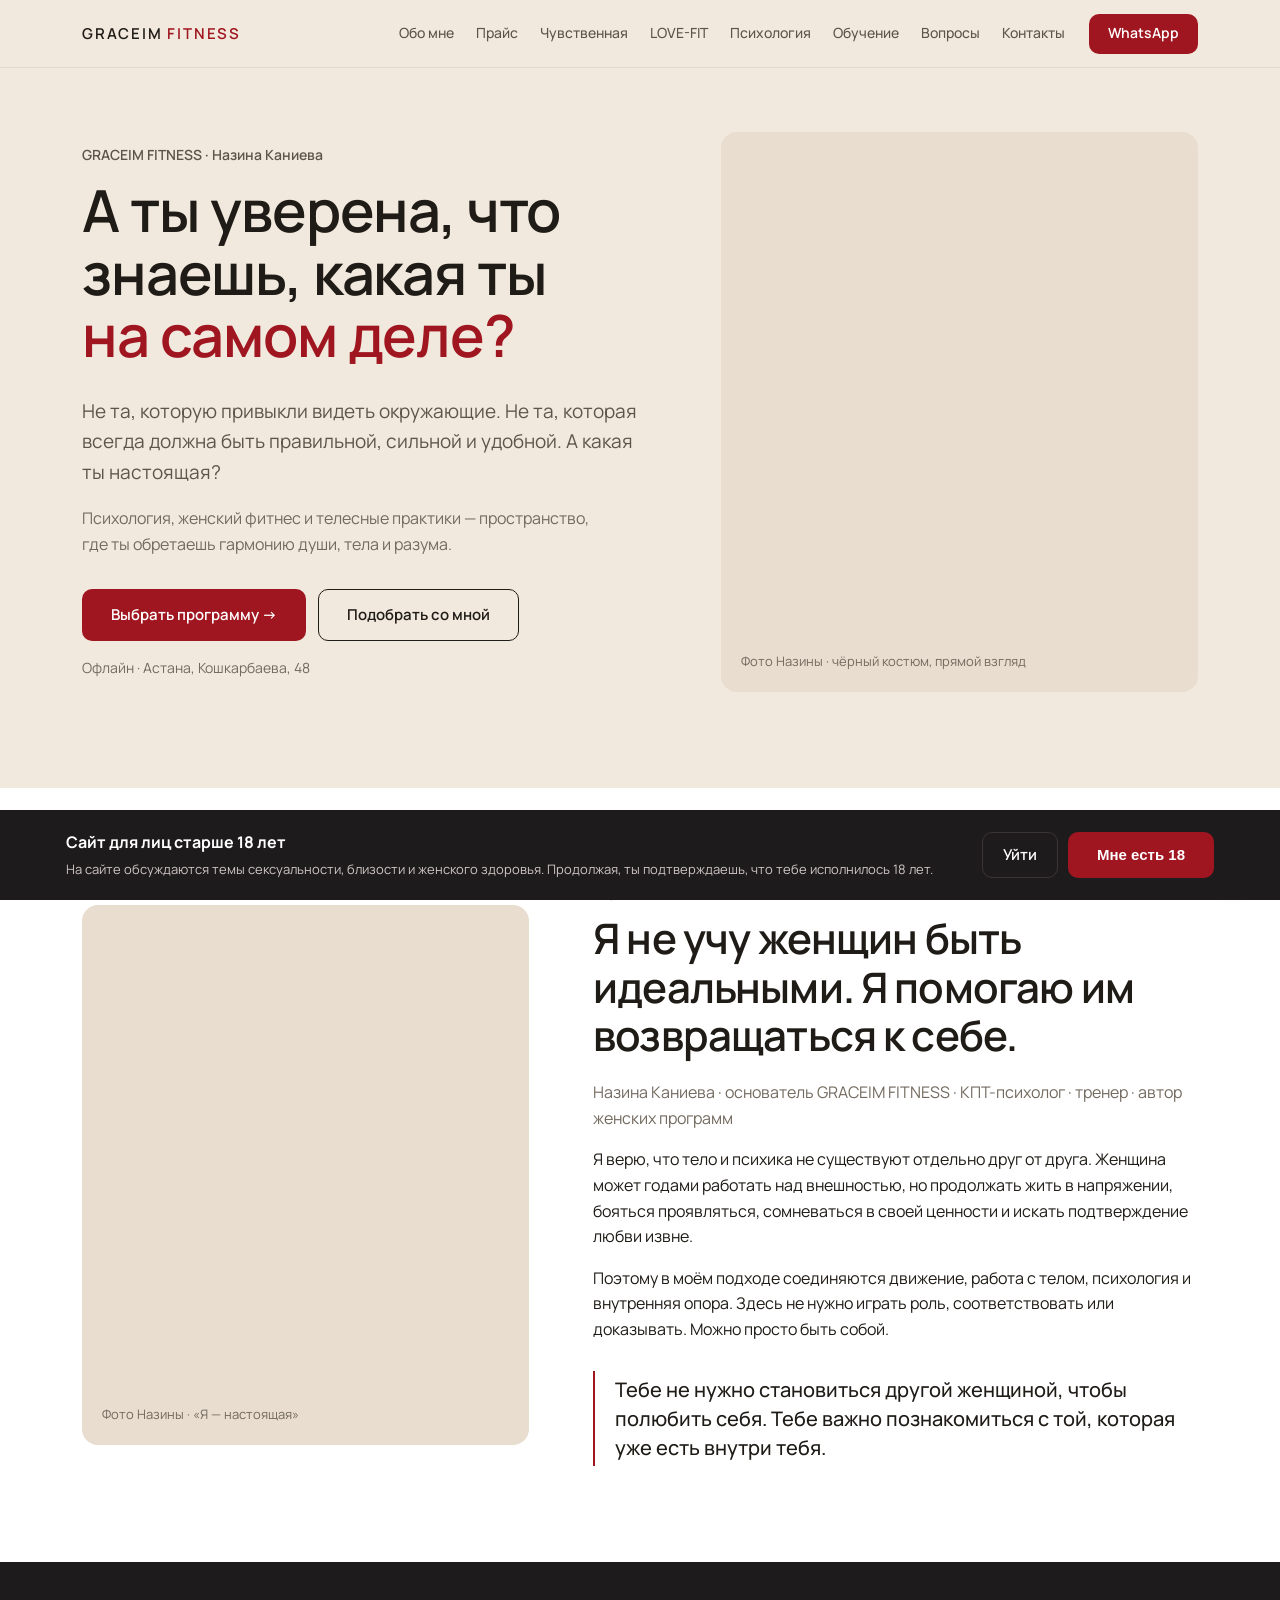
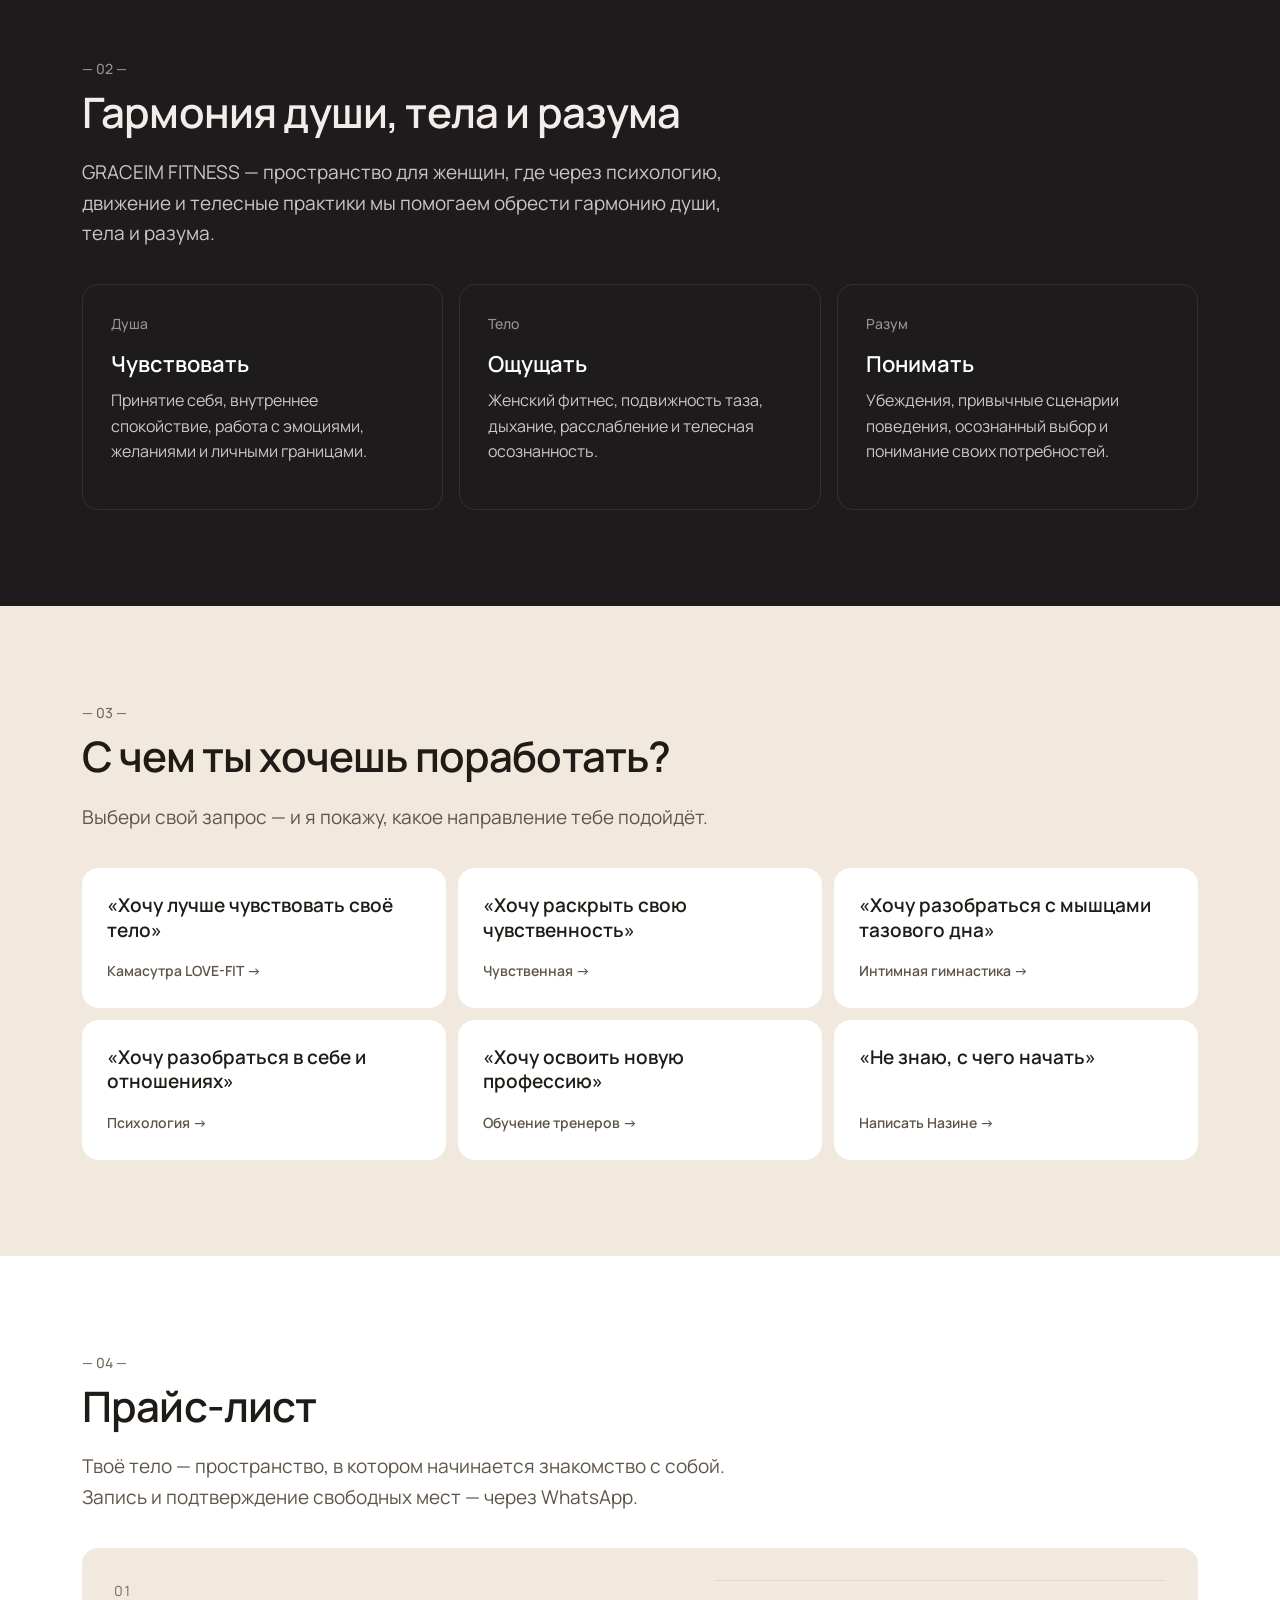
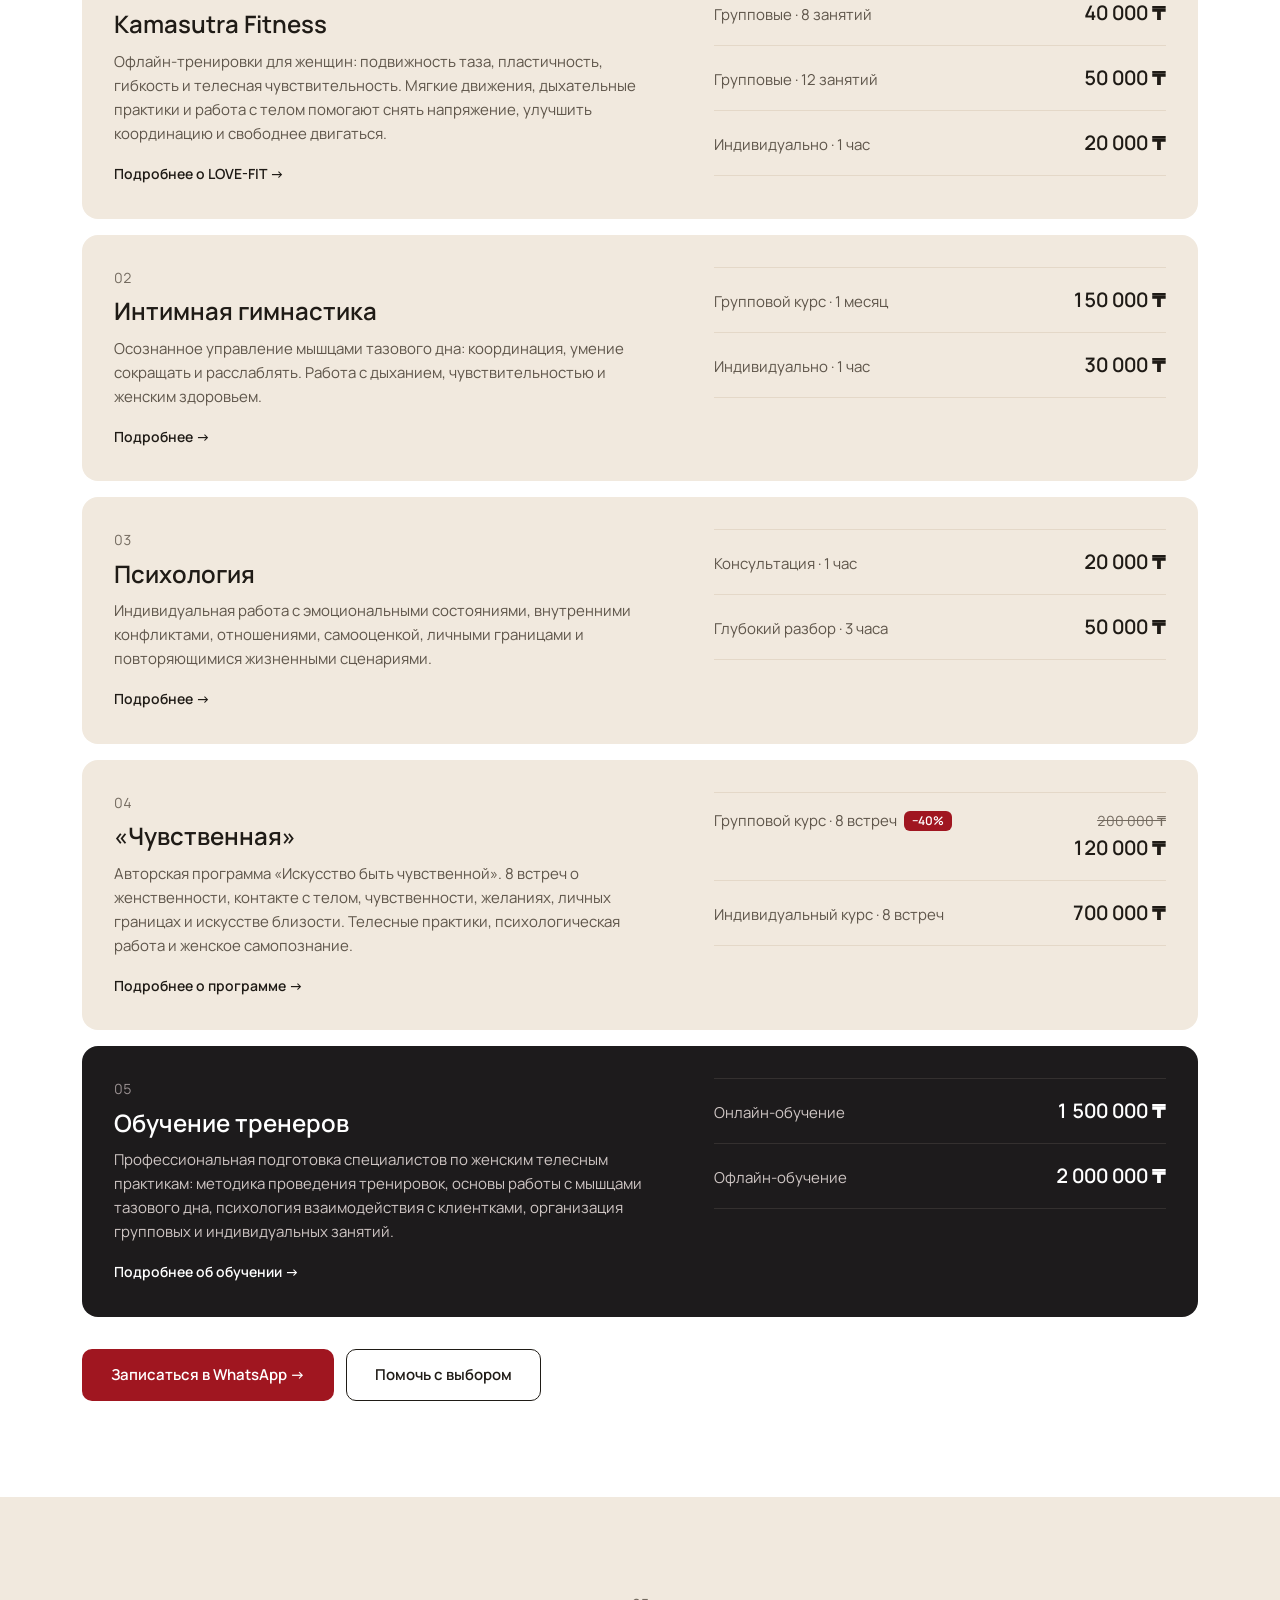
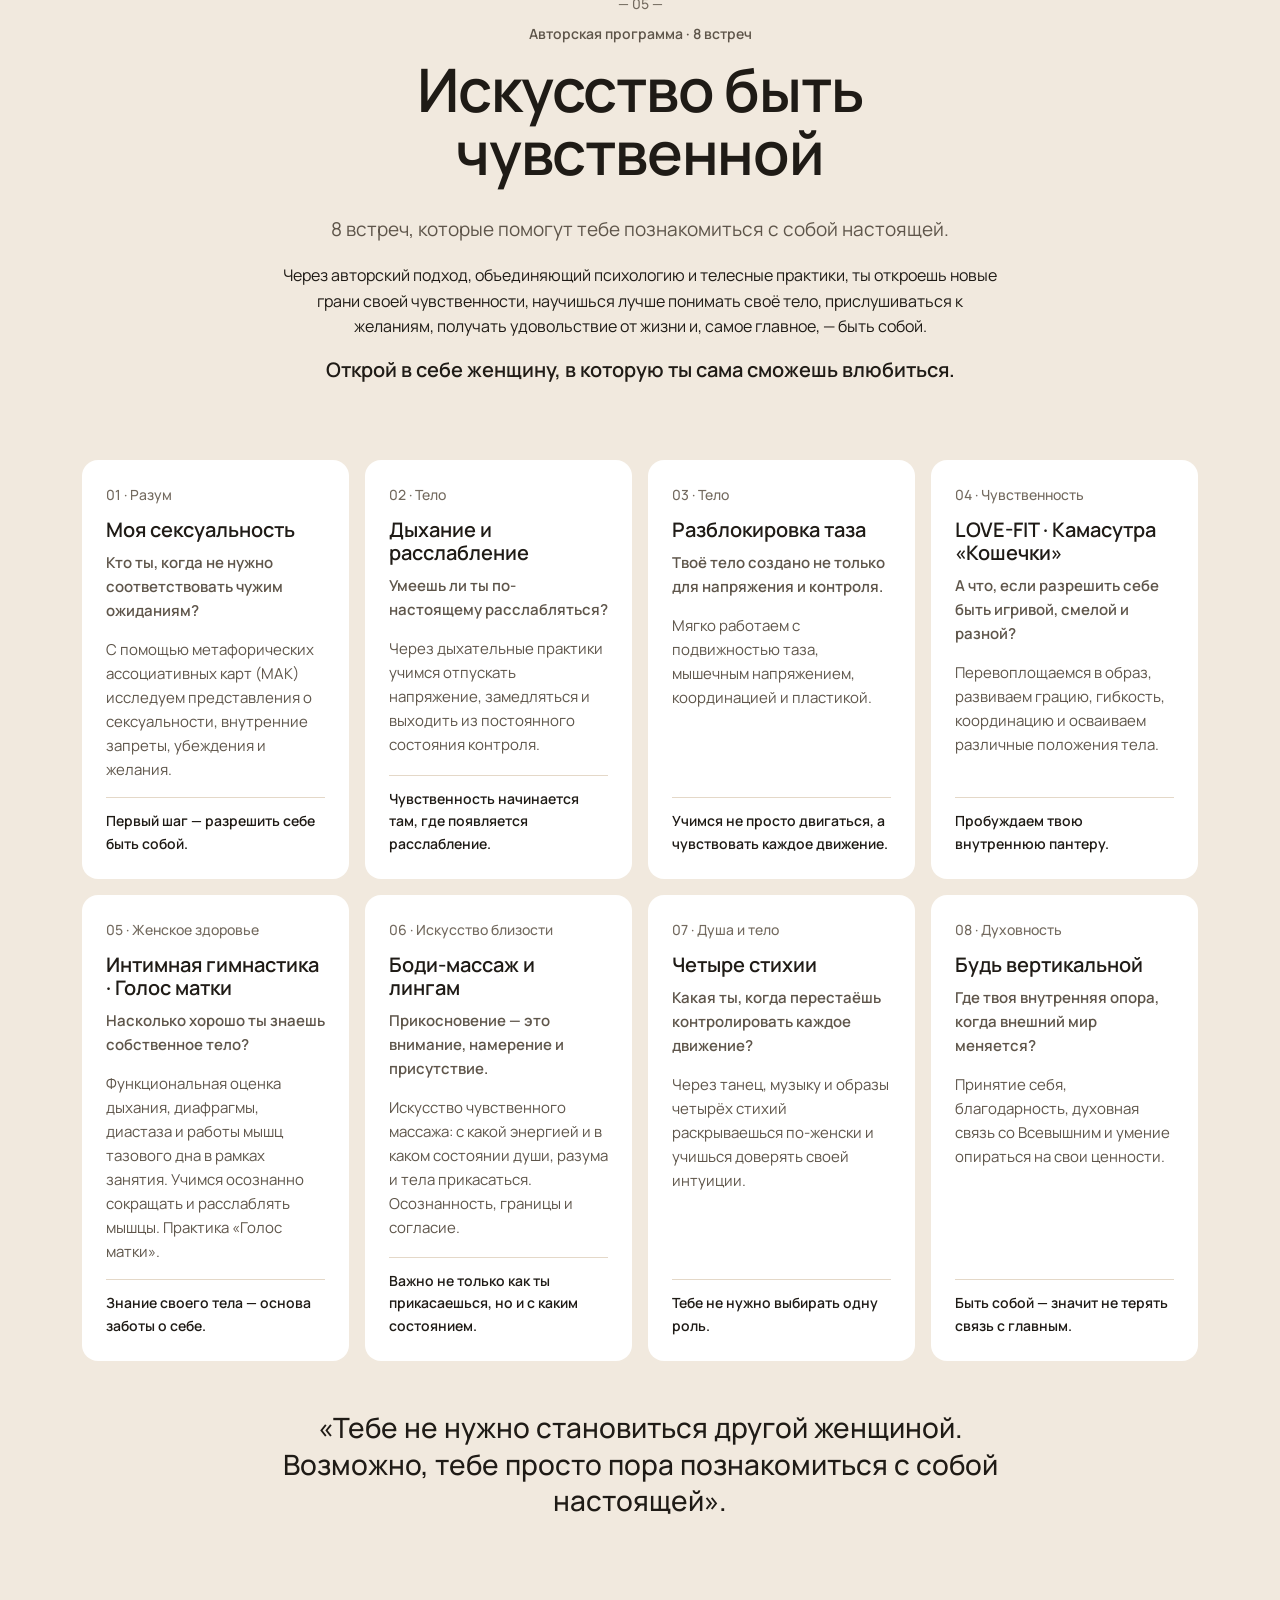
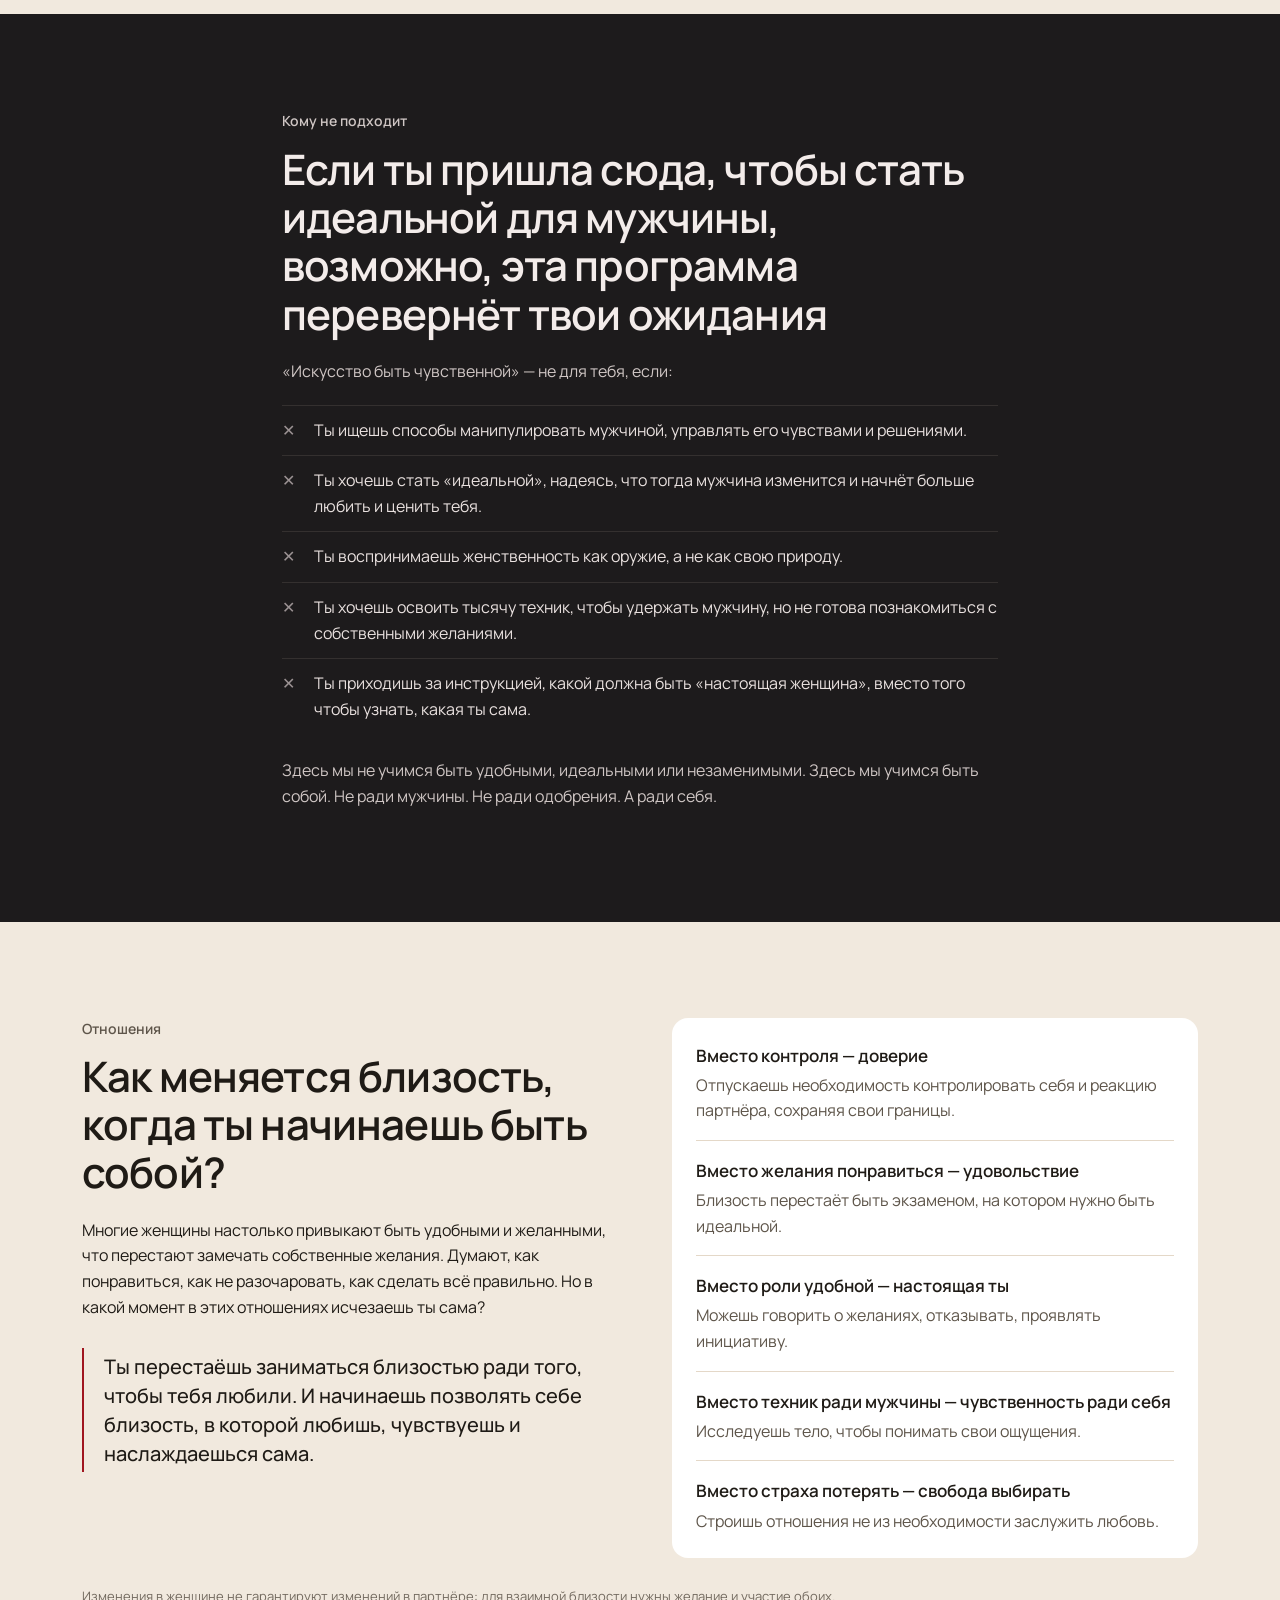
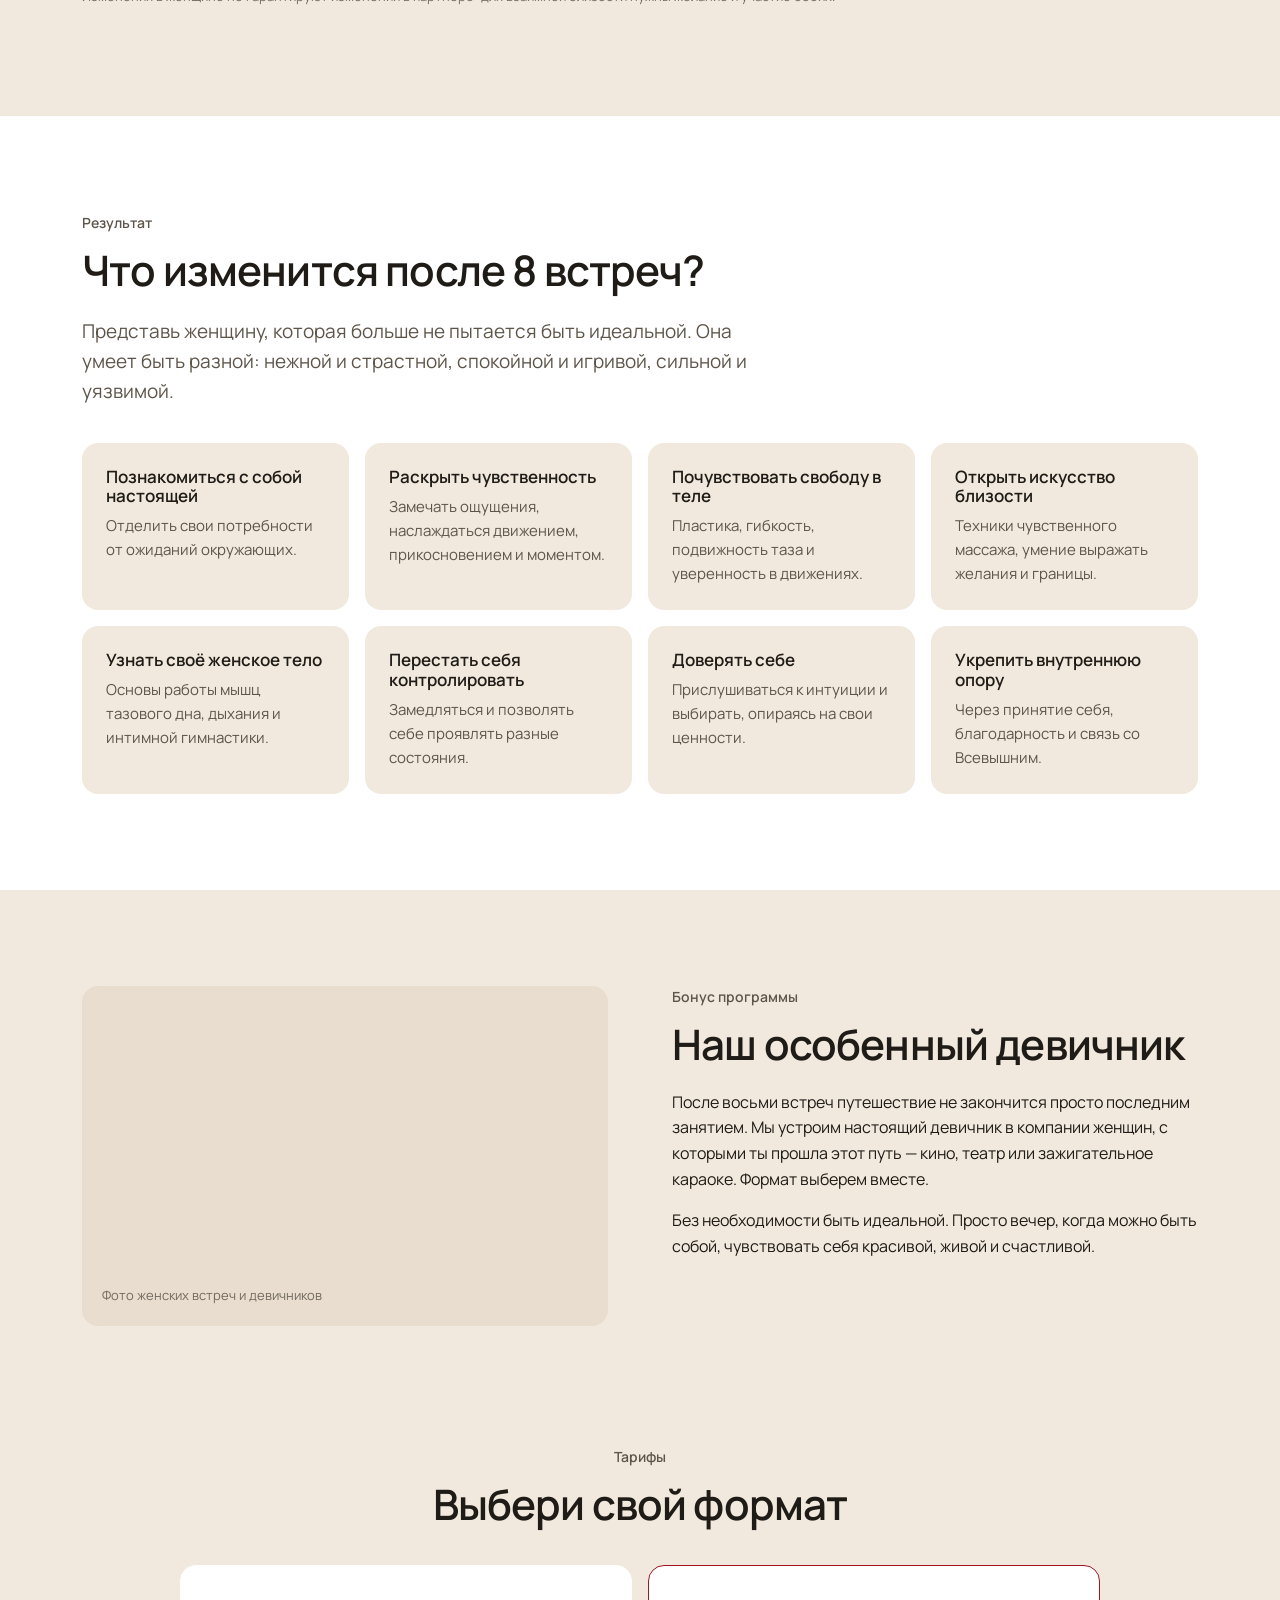
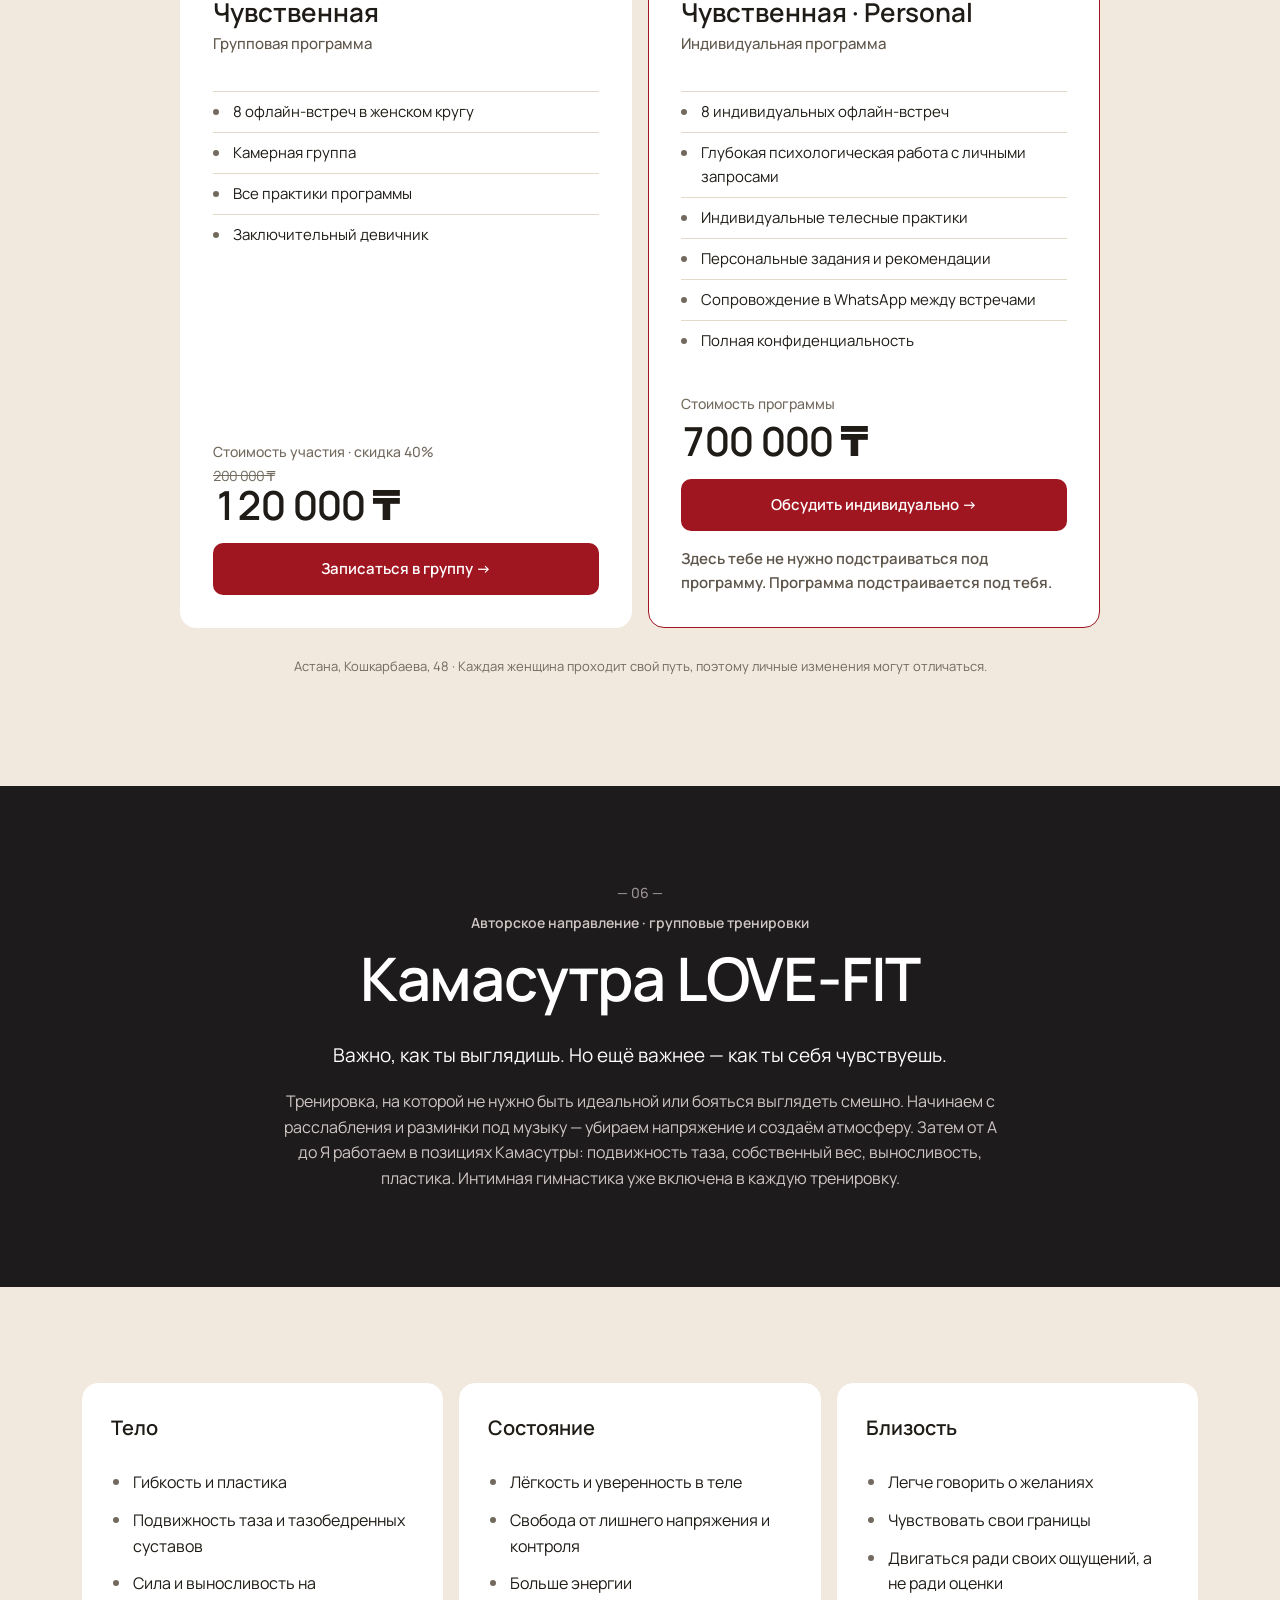
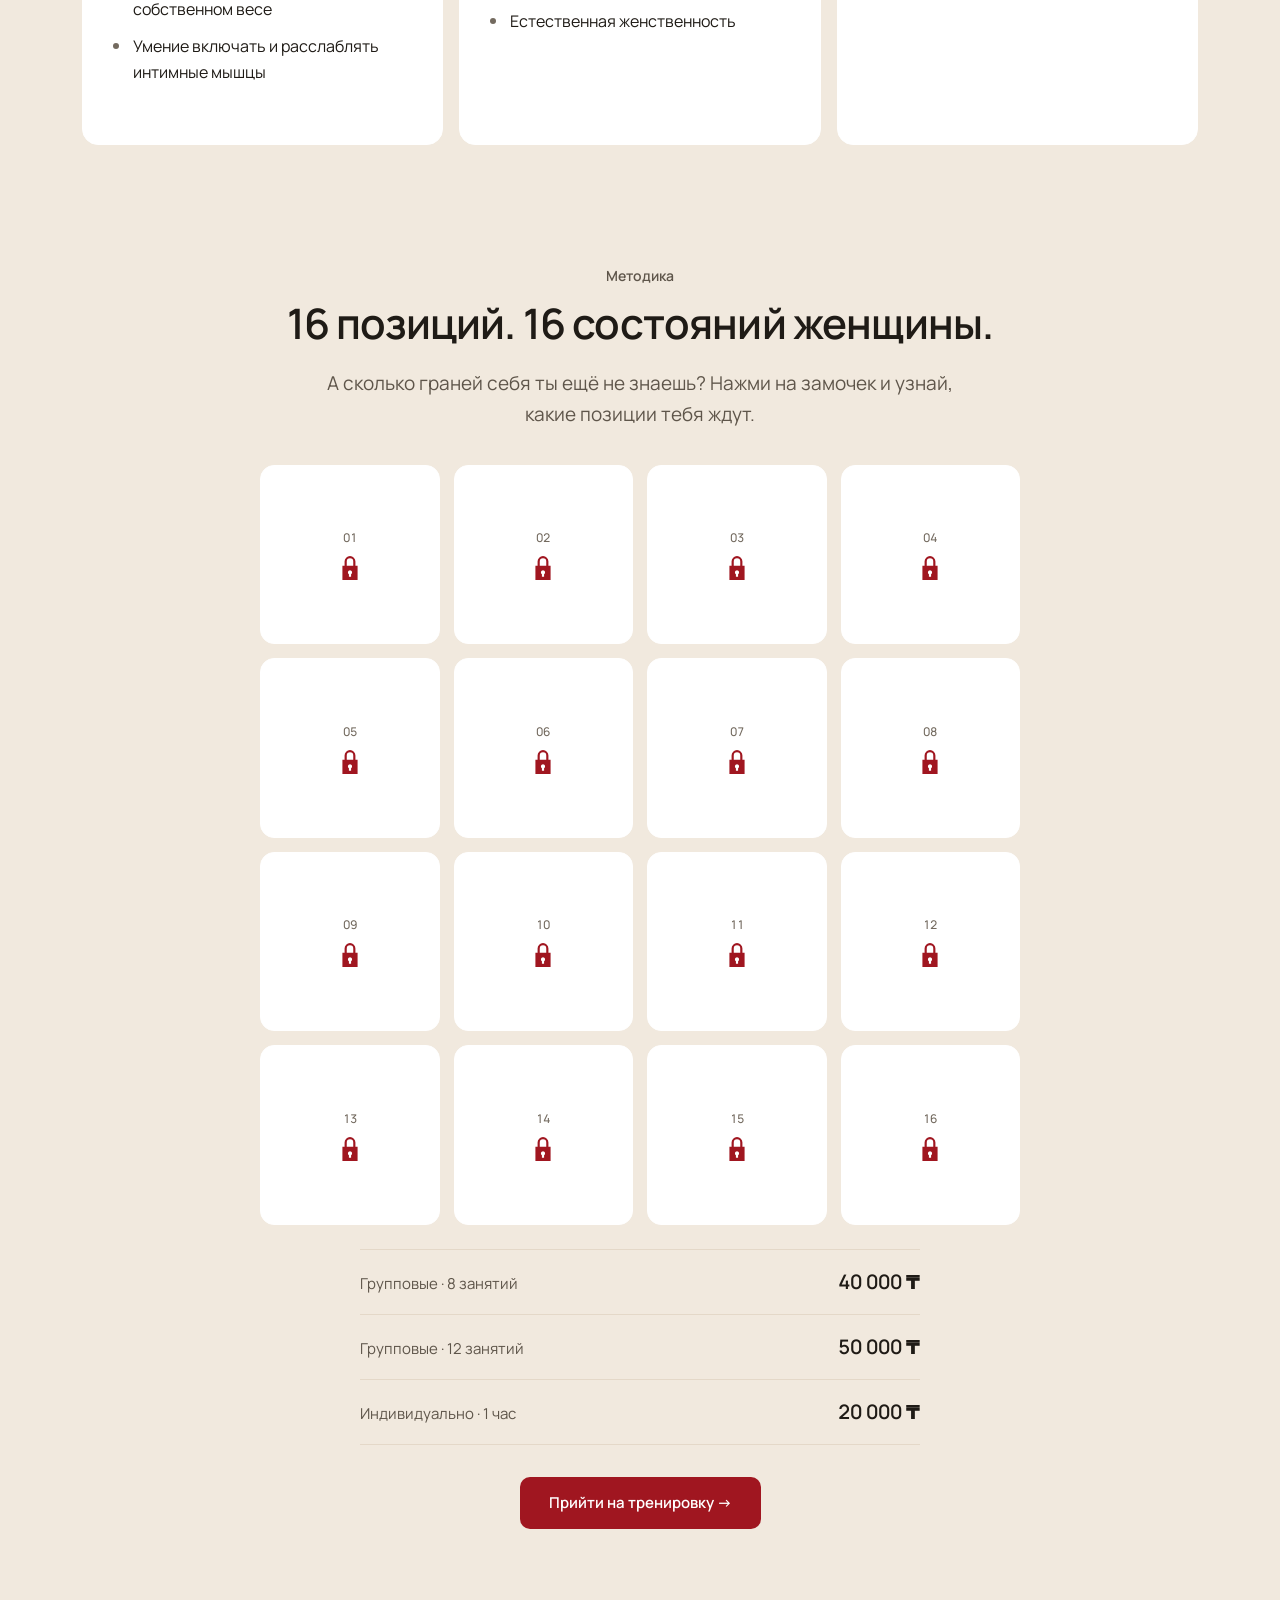
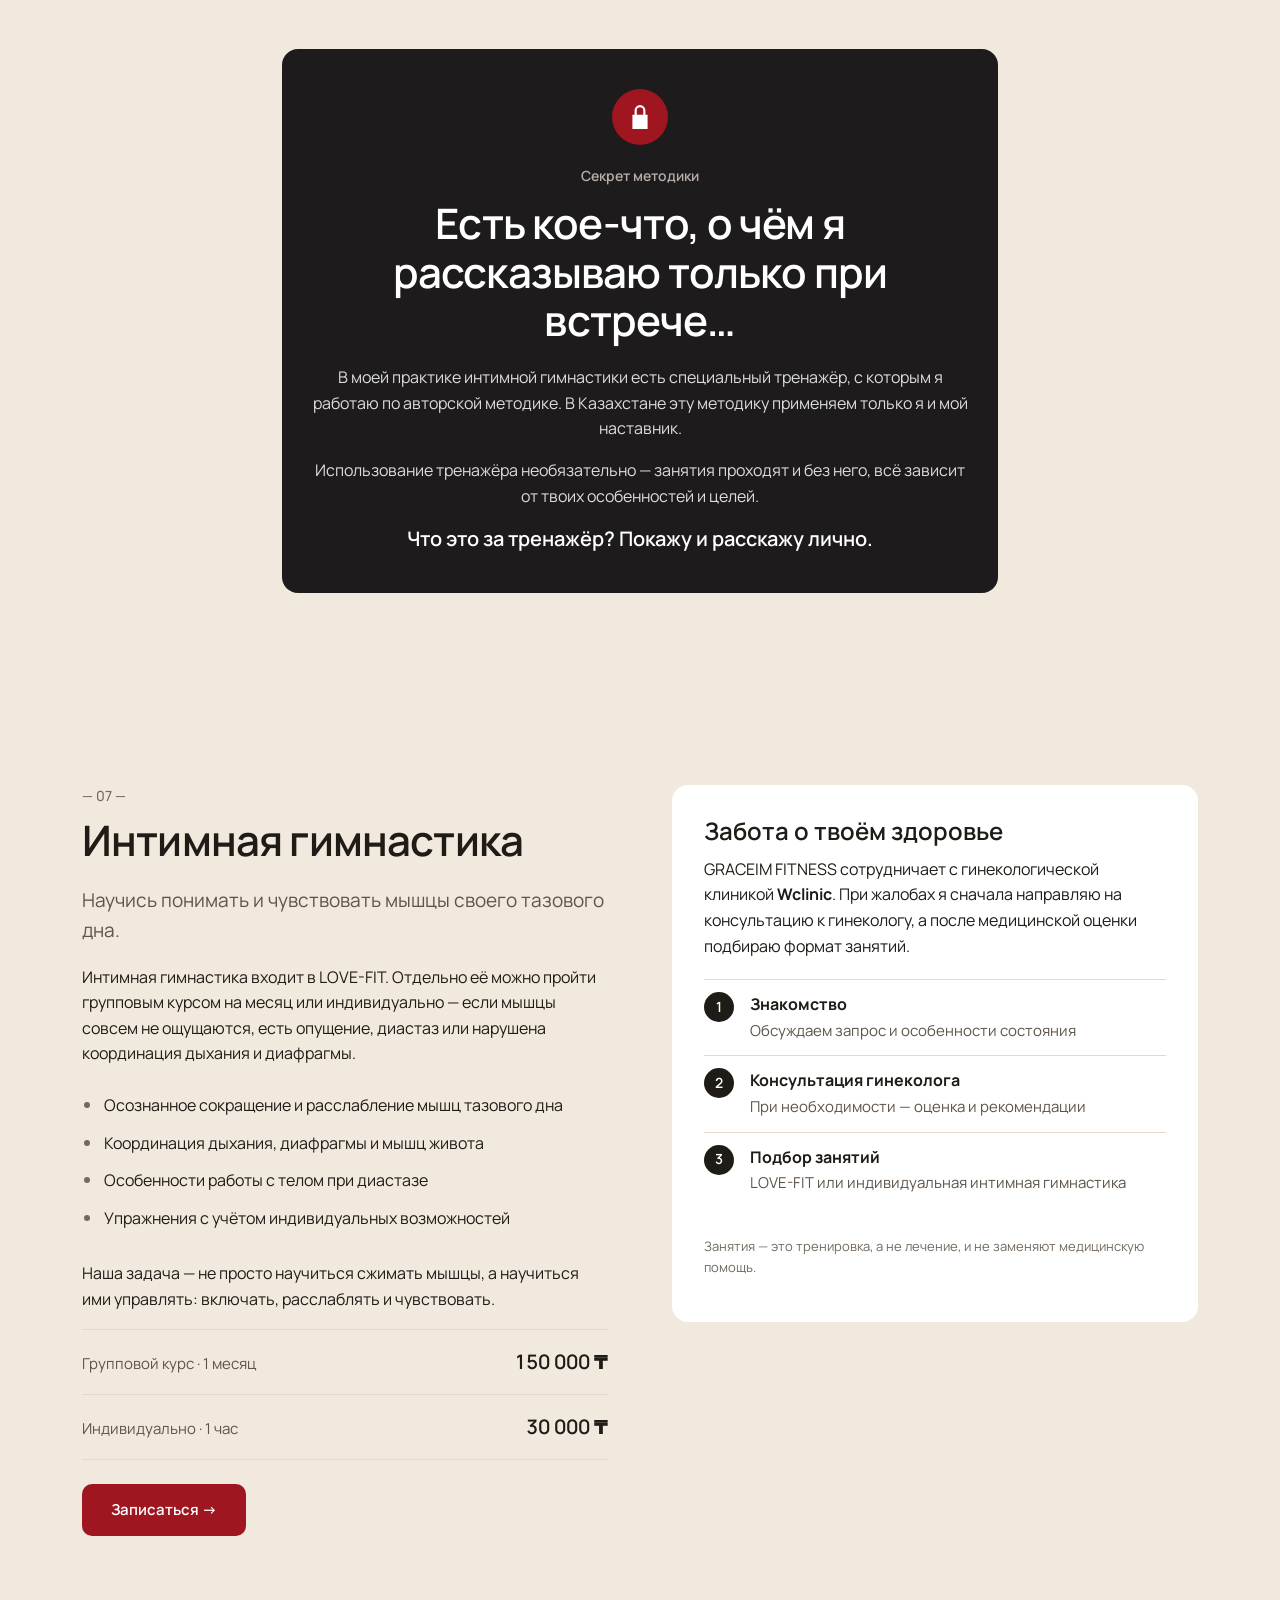
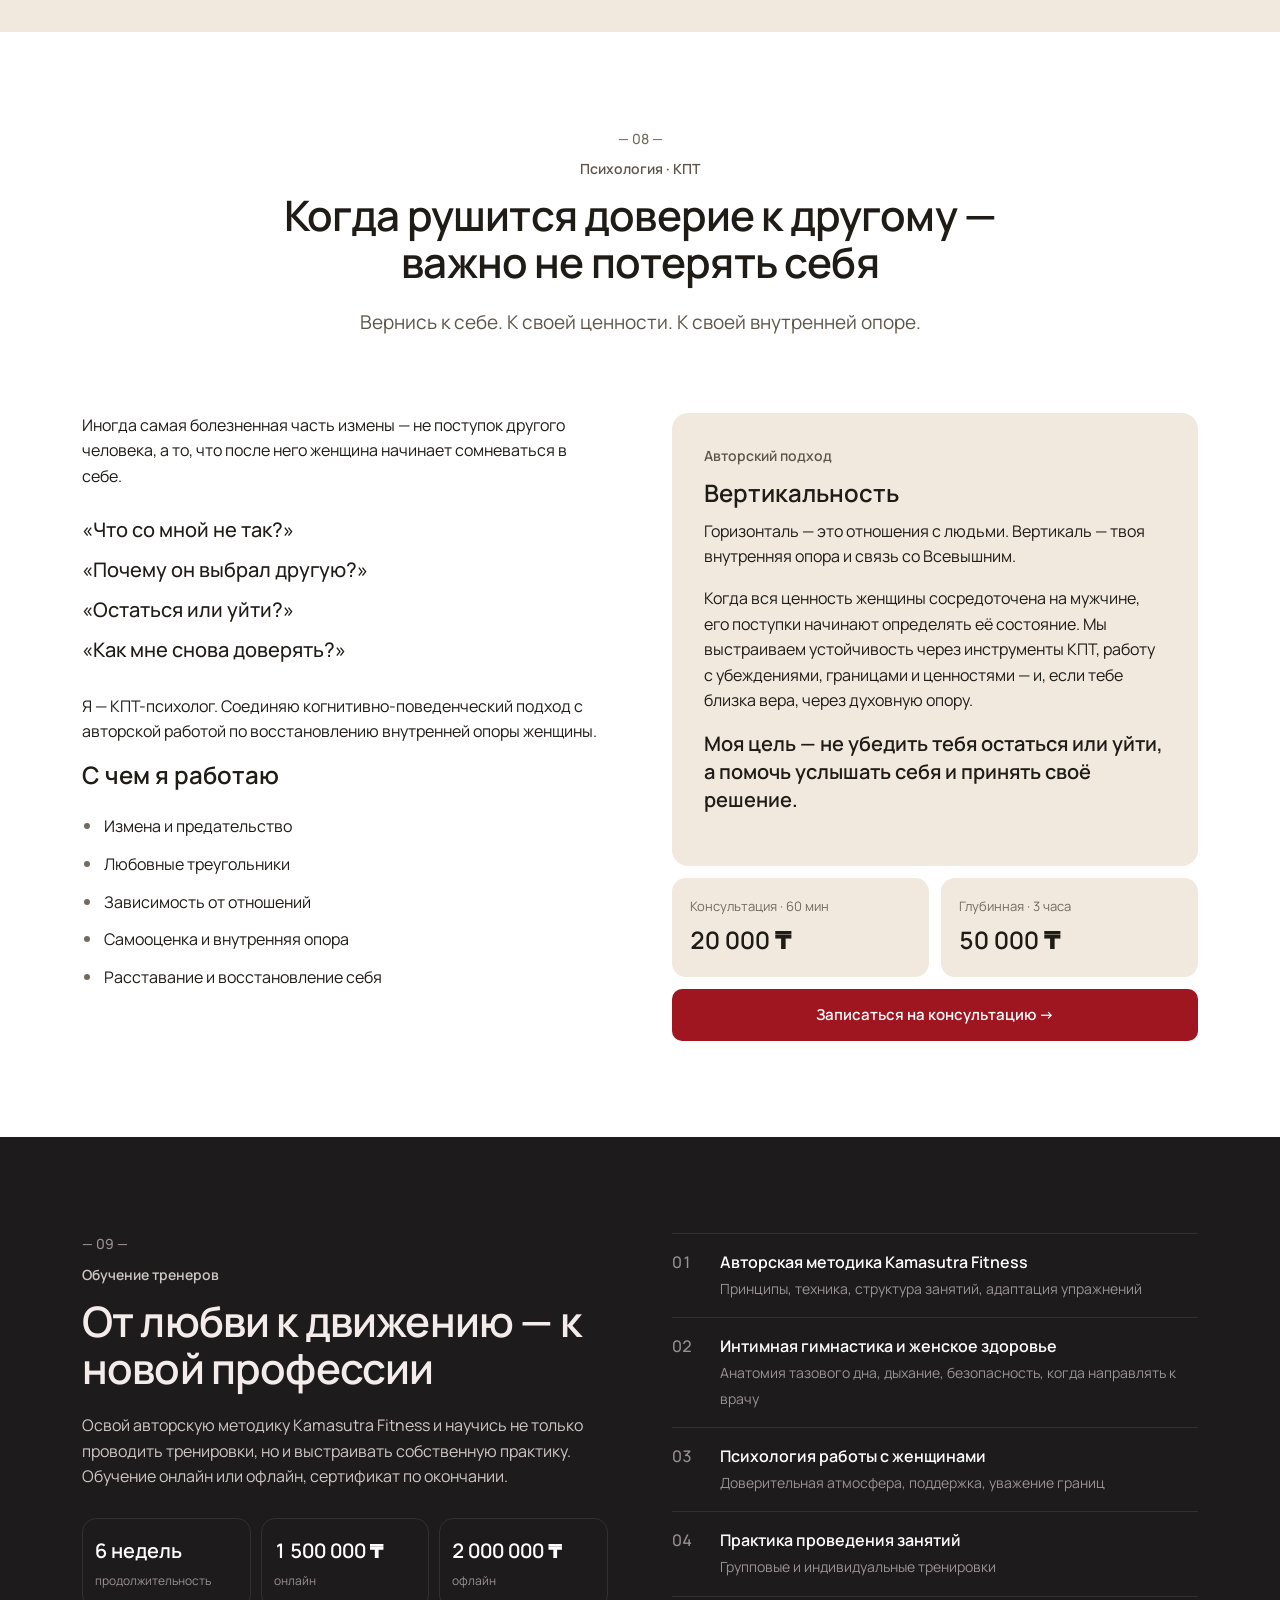
==== index.html @ 53f6962a "Сайт GRACEIM FITNESS: каталог услуг, прайс, отзывы Статичный сайт для Назины Каниевой: программы, пр" ====
<!doctype html>
<html lang="ru">
<head>
  <meta charset="utf-8">
  <meta name="viewport" content="width=device-width, initial-scale=1, viewport-fit=cover">
  <title>GRACEIM FITNESS · Назина Каниева</title>
  <meta name="description" content="GRACEIM FITNESS — пространство для женщин, где через психологию, движение и телесные практики мы помогаем обрести гармонию души, тела и разума. Астана.">
  <meta property="og:title" content="GRACEIM FITNESS · Назина Каниева">
  <meta property="og:description" content="А ты уверена, что знаешь, какая ты на самом деле? Программы, тренировки, психология и обучение тренеров в Астане.">
  <meta property="og:type" content="website">
  <meta name="theme-color" content="#f1e9de">
  <link rel="preconnect" href="https://fonts.googleapis.com">
  <link rel="preconnect" href="https://fonts.gstatic.com" crossorigin>
  <link href="https://fonts.googleapis.com/css2?family=Manrope:wght@400;500;600;700;800&display=swap" rel="stylesheet">
  <link rel="stylesheet" href="styles.css?v=5">
</head>
<body>

<!-- ============ HEADER ============ -->
<header class="header" id="top">
  <div class="container header__inner">
    <a href="#top" class="logo">GRACEIM <span>FITNESS</span></a>
    <nav class="nav" id="nav">
      <a href="#about">Обо мне</a>
      <a href="#catalog">Прайс</a>
      <a href="#chuvstvennaya">Чувственная</a>
      <a href="#lovefit">LOVE-FIT</a>
      <a href="#psychology">Психология</a>
      <a href="#training">Обучение</a>
      <a href="#faq">Вопросы</a>
      <a href="#contacts">Контакты</a>
    </nav>
    <a class="btn btn--small btn--red header__cta" data-wa="Здравствуйте, Назина! Хочу узнать подробнее об услугах GRACEIM FITNESS">WhatsApp</a>
    <button class="burger" id="burger" aria-label="Открыть меню" aria-expanded="false"><span></span><span></span></button>
  </div>
</header>

<main>

<!-- ============ HERO ============ -->
<section class="hero">
  <div class="container hero__grid">
    <div class="hero__text">
      <p class="eyebrow">GRACEIM FITNESS · Назина Каниева</p>
      <h1 class="hero__title">А ты уверена, что знаешь, какая ты <em>на&nbsp;самом деле?</em></h1>
      <p class="hero__lead">Не та, которую привыкли видеть окружающие. Не та, которая всегда должна быть правильной, сильной и удобной. А какая ты настоящая?</p>
      <p class="hero__sub">Психология, женский фитнес и телесные практики — пространство, где ты обретаешь гармонию души, тела и разума.</p>
      <div class="hero__actions">
        <a href="#catalog" class="btn btn--red">Выбрать программу →</a>
        <a class="btn btn--ghost" data-wa="Здравствуйте, Назина! Помогите, пожалуйста, подобрать программу">Подобрать со мной</a>
      </div>
      <p class="hero__place">Офлайн · Астана, Кошкарбаева, 48</p>
    </div>
    <div class="hero__photo photo" data-label="Фото Назины · чёрный костюм, прямой взгляд"></div>
  </div>
</section>

<!-- ============ 01 ABOUT ============ -->
<section class="section section--panel" id="about">
  <div class="container about">
    <div class="about__photo photo" data-label="Фото Назины · «Я — настоящая»"></div>
    <div class="about__text">
      <span class="num">— 01 —</span>
      <h2 class="h2">Я не учу женщин быть идеальными. Я помогаю им возвращаться к себе.</h2>
      <p class="muted">Назина Каниева · основатель GRACEIM FITNESS · КПТ-психолог · тренер · автор женских программ</p>
      <p>Я верю, что тело и психика не существуют отдельно друг от друга. Женщина может годами работать над внешностью, но продолжать жить в напряжении, бояться проявляться, сомневаться в своей ценности и искать подтверждение любви извне.</p>
      <p>Поэтому в моём подходе соединяются движение, работа с телом, психология и внутренняя опора. Здесь не нужно играть роль, соответствовать или доказывать. Можно просто быть собой.</p>
      <blockquote class="quote">Тебе не нужно становиться другой женщиной, чтобы полюбить себя. Тебе важно познакомиться с той, которая уже есть внутри тебя.</blockquote>
    </div>
  </div>
</section>

<!-- ============ 02 PHILOSOPHY ============ -->
<section class="section section--dark">
  <div class="container">
    <div class="section-head">
      <span class="num num--light">— 02 —</span>
      <h2 class="h2">Гармония души, тела и разума</h2>
      <p class="lead">GRACEIM FITNESS — пространство для женщин, где через психологию, движение и телесные практики мы помогаем обрести гармонию души, тела и разума.</p>
    </div>
    <div class="trio">
      <article class="trio__item">
        <span class="trio__num">Душа</span>
        <h3>Чувствовать</h3>
        <p>Принятие себя, внутреннее спокойствие, работа с эмоциями, желаниями и личными границами.</p>
      </article>
      <article class="trio__item">
        <span class="trio__num">Тело</span>
        <h3>Ощущать</h3>
        <p>Женский фитнес, подвижность таза, дыхание, расслабление и телесная осознанность.</p>
      </article>
      <article class="trio__item">
        <span class="trio__num">Разум</span>
        <h3>Понимать</h3>
        <p>Убеждения, привычные сценарии поведения, осознанный выбор и понимание своих потребностей.</p>
      </article>
    </div>
  </div>
</section>

<!-- ============ 03 NAVIGATOR ============ -->
<section class="section">
  <div class="container">
    <div class="section-head">
      <span class="num">— 03 —</span>
      <h2 class="h2">С чем ты хочешь поработать?</h2>
      <p class="lead">Выбери свой запрос — и я покажу, какое направление тебе подойдёт.</p>
    </div>
    <div class="paths">
      <a href="#lovefit" class="path"><span>«Хочу лучше чувствовать своё тело»</span><b>Камасутра LOVE-FIT →</b></a>
      <a href="#chuvstvennaya" class="path"><span>«Хочу раскрыть свою чувственность»</span><b>Чувственная →</b></a>
      <a href="#intimate" class="path"><span>«Хочу разобраться с мышцами тазового дна»</span><b>Интимная гимнастика →</b></a>
      <a href="#psychology" class="path"><span>«Хочу разобраться в себе и отношениях»</span><b>Психология →</b></a>
      <a href="#training" class="path"><span>«Хочу освоить новую профессию»</span><b>Обучение тренеров →</b></a>
      <a class="path" data-wa="Здравствуйте, Назина! Не могу выбрать программу, помогите, пожалуйста"><span>«Не знаю, с чего начать»</span><b>Написать Назине →</b></a>
    </div>
  </div>
</section>

<!-- ============ 04 ПРАЙС ============ -->
<section class="section section--panel" id="catalog">
  <div class="container">
    <div class="section-head">
      <span class="num">— 04 —</span>
      <h2 class="h2">Прайс-лист</h2>
      <p class="lead">Твоё тело — пространство, в котором начинается знакомство с собой. Запись и подтверждение свободных мест — через WhatsApp.</p>
    </div>
    <div class="prices">

      <article class="price-item">
        <div class="price-item__info">
          <span class="price-item__n">01</span>
          <h3>Kamasutra Fitness</h3>
          <p>Офлайн-тренировки для женщин: подвижность таза, пластичность, гибкость и телесная чувствительность. Мягкие движения, дыхательные практики и работа с телом помогают снять напряжение, улучшить координацию и свободнее двигаться.</p>
          <a href="#lovefit" class="price-item__more">Подробнее о LOVE-FIT →</a>
        </div>
        <dl class="price-table">
          <div><dt>Групповые · 8 занятий</dt><dd>40 000 ₸</dd></div>
          <div><dt>Групповые · 12 занятий</dt><dd>50 000 ₸</dd></div>
          <div><dt>Индивидуально · 1 час</dt><dd>20 000 ₸</dd></div>
        </dl>
      </article>

      <article class="price-item">
        <div class="price-item__info">
          <span class="price-item__n">02</span>
          <h3>Интимная гимнастика</h3>
          <p>Осознанное управление мышцами тазового дна: координация, умение сокращать и расслаблять. Работа с дыханием, чувствительностью и женским здоровьем.</p>
          <a href="#intimate" class="price-item__more">Подробнее →</a>
        </div>
        <dl class="price-table">
          <div><dt>Групповой курс · 1 месяц</dt><dd>150 000 ₸</dd></div>
          <div><dt>Индивидуально · 1 час</dt><dd>30 000 ₸</dd></div>
        </dl>
      </article>

      <article class="price-item">
        <div class="price-item__info">
          <span class="price-item__n">03</span>
          <h3>Психология</h3>
          <p>Индивидуальная работа с эмоциональными состояниями, внутренними конфликтами, отношениями, самооценкой, личными границами и повторяющимися жизненными сценариями.</p>
          <a href="#psychology" class="price-item__more">Подробнее →</a>
        </div>
        <dl class="price-table">
          <div><dt>Консультация · 1 час</dt><dd>20 000 ₸</dd></div>
          <div><dt>Глубокий разбор · 3 часа</dt><dd>50 000 ₸</dd></div>
        </dl>
      </article>

      <article class="price-item">
        <div class="price-item__info">
          <span class="price-item__n">04</span>
          <h3>«Чувственная»</h3>
          <p>Авторская программа «Искусство быть чувственной». 8 встреч о женственности, контакте с телом, чувственности, желаниях, личных границах и искусстве близости. Телесные практики, психологическая работа и женское самопознание.</p>
          <a href="#chuvstvennaya" class="price-item__more">Подробнее о программе →</a>
        </div>
        <dl class="price-table">
          <div><dt>Групповой курс · 8 встреч <span class="badge">−40%</span></dt><dd><s>200 000 ₸</s> 120 000 ₸</dd></div>
          <div><dt>Индивидуальный курс · 8 встреч</dt><dd>700 000 ₸</dd></div>
        </dl>
      </article>

      <article class="price-item price-item--dark">
        <div class="price-item__info">
          <span class="price-item__n">05</span>
          <h3>Обучение тренеров</h3>
          <p>Профессиональная подготовка специалистов по женским телесным практикам: методика проведения тренировок, основы работы с мышцами тазового дна, психология взаимодействия с клиентками, организация групповых и индивидуальных занятий.</p>
          <a href="#training" class="price-item__more">Подробнее об обучении →</a>
        </div>
        <dl class="price-table">
          <div><dt>Онлайн-обучение</dt><dd>1 500 000 ₸</dd></div>
          <div><dt>Офлайн-обучение</dt><dd>2 000 000 ₸</dd></div>
        </dl>
      </article>

    </div>
    <div class="prices__cta">
      <a class="btn btn--red" data-wa="Здравствуйте, Назина! Хочу записаться. Подскажите свободные даты">Записаться в WhatsApp →</a>
      <a class="btn btn--ghost" data-wa="Здравствуйте, Назина! Помогите, пожалуйста, выбрать формат">Помочь с выбором</a>
    </div>
  </div>
</section>

<!-- ============ 05 ЧУВСТВЕННАЯ ============ -->
<section class="section program-hero" id="chuvstvennaya">
  <div class="container narrow center">
    <span class="num">— 05 —</span>
    <p class="eyebrow">Авторская программа · 8 встреч</p>
    <h2 class="display">Искусство быть чувственной</h2>
    <p class="lead">8 встреч, которые помогут тебе познакомиться с собой настоящей.</p>
    <p >Через авторский подход, объединяющий психологию и телесные практики, ты откроешь новые грани своей чувственности, научишься лучше понимать своё тело, прислушиваться к желаниям, получать удовольствие от жизни и, самое главное, — быть собой.</p>
    <p class="accent-line">Открой в себе женщину, в которую ты сама сможешь влюбиться.</p>
  </div>
</section>

<section class="section section--tight">
  <div class="container">
    <div class="meetings">
      <article class="meeting"><span class="meeting__n">01 · Разум</span><h3>Моя сексуальность</h3><p class="meeting__q">Кто ты, когда не нужно соответствовать чужим ожиданиям?</p><p>С помощью метафорических ассоциативных карт (МАК) исследуем представления о сексуальности, внутренние запреты, убеждения и желания.</p><p class="meeting__f">Первый шаг — разрешить себе быть собой.</p></article>
      <article class="meeting"><span class="meeting__n">02 · Тело</span><h3>Дыхание и расслабление</h3><p class="meeting__q">Умеешь ли ты по-настоящему расслабляться?</p><p>Через дыхательные практики учимся отпускать напряжение, замедляться и выходить из постоянного состояния контроля.</p><p class="meeting__f">Чувственность начинается там, где появляется расслабление.</p></article>
      <article class="meeting"><span class="meeting__n">03 · Тело</span><h3>Разблокировка таза</h3><p class="meeting__q">Твоё тело создано не только для напряжения и контроля.</p><p>Мягко работаем с подвижностью таза, мышечным напряжением, координацией и пластикой.</p><p class="meeting__f">Учимся не просто двигаться, а чувствовать каждое движение.</p></article>
      <article class="meeting"><span class="meeting__n">04 · Чувственность</span><h3>LOVE-FIT · Камасутра «Кошечки»</h3><p class="meeting__q">А что, если разрешить себе быть игривой, смелой и разной?</p><p>Перевоплощаемся в образ, развиваем грацию, гибкость, координацию и осваиваем различные положения тела.</p><p class="meeting__f">Пробуждаем твою внутреннюю пантеру.</p></article>
      <article class="meeting"><span class="meeting__n">05 · Женское здоровье</span><h3>Интимная гимнастика · Голос матки</h3><p class="meeting__q">Насколько хорошо ты знаешь собственное тело?</p><p>Функциональная оценка дыхания, диафрагмы, диастаза и работы мышц тазового дна в рамках занятия. Учимся осознанно сокращать и расслаблять мышцы. Практика «Голос матки».</p><p class="meeting__f">Знание своего тела — основа заботы о себе.</p></article>
      <article class="meeting"><span class="meeting__n">06 · Искусство близости</span><h3>Боди-массаж и лингам</h3><p class="meeting__q">Прикосновение — это внимание, намерение и присутствие.</p><p>Искусство чувственного массажа: с какой энергией и в каком состоянии души, разума и тела прикасаться. Осознанность, границы и согласие.</p><p class="meeting__f">Важно не только как ты прикасаешься, но и с каким состоянием.</p></article>
      <article class="meeting"><span class="meeting__n">07 · Душа и тело</span><h3>Четыре стихии</h3><p class="meeting__q">Какая ты, когда перестаёшь контролировать каждое движение?</p><p>Через танец, музыку и образы четырёх стихий раскрываешься по-женски и учишься доверять своей интуиции.</p><p class="meeting__f">Тебе не нужно выбирать одну роль.</p></article>
      <article class="meeting"><span class="meeting__n">08 · Духовность</span><h3>Будь вертикальной</h3><p class="meeting__q">Где твоя внутренняя опора, когда внешний мир меняется?</p><p>Принятие себя, благодарность, духовная связь со Всевышним и умение опираться на свои ценности.</p><p class="meeting__f">Быть собой — значит не терять связь с главным.</p></article>
    </div>
    <p class="final-phrase">«Тебе не нужно становиться другой женщиной. Возможно, тебе просто пора познакомиться с собой настоящей».</p>
  </div>
</section>

<!-- Кому не подходит -->
<section class="section section--dark">
  <div class="container narrow">
    <p class="eyebrow eyebrow--light">Кому не подходит</p>
    <h2 class="h2">Если ты пришла сюда, чтобы стать идеальной для мужчины, возможно, эта программа перевернёт твои ожидания</h2>
    <p >«Искусство быть чувственной» — не для тебя, если:</p>
    <ul class="crosses">
      <li>Ты ищешь способы манипулировать мужчиной, управлять его чувствами и решениями.</li>
      <li>Ты хочешь стать «идеальной», надеясь, что тогда мужчина изменится и начнёт больше любить и ценить тебя.</li>
      <li>Ты воспринимаешь женственность как оружие, а не как свою природу.</li>
      <li>Ты хочешь освоить тысячу техник, чтобы удержать мужчину, но не готова познакомиться с собственными желаниями.</li>
      <li>Ты приходишь за инструкцией, какой должна быть «настоящая женщина», вместо того чтобы узнать, какая ты сама.</li>
    </ul>
    <p >Здесь мы не учимся быть удобными, идеальными или незаменимыми. Здесь мы учимся быть собой. Не ради мужчины. Не ради одобрения. А ради себя.</p>
  </div>
</section>

<!-- Близость -->
<section class="section">
  <div class="container">
    <div class="split">
      <div >
        <p class="eyebrow">Отношения</p>
        <h2 class="h2">Как меняется близость, когда ты начинаешь быть собой?</h2>
        <p>Многие женщины настолько привыкают быть удобными и желанными, что перестают замечать собственные желания. Думают, как понравиться, как не разочаровать, как сделать всё правильно. Но в какой момент в этих отношениях исчезаешь ты сама?</p>
        <blockquote class="quote">Ты перестаёшь заниматься близостью ради того, чтобы тебя любили. И начинаешь позволять себе близость, в которой любишь, чувствуешь и наслаждаешься сама.</blockquote>
      </div>
      <ul class="shifts">
        <li><b>Вместо контроля — доверие</b>Отпускаешь необходимость контролировать себя и реакцию партнёра, сохраняя свои границы.</li>
        <li><b>Вместо желания понравиться — удовольствие</b>Близость перестаёт быть экзаменом, на котором нужно быть идеальной.</li>
        <li><b>Вместо роли удобной — настоящая ты</b>Можешь говорить о желаниях, отказывать, проявлять инициативу.</li>
        <li><b>Вместо техник ради мужчины — чувственность ради себя</b>Исследуешь тело, чтобы понимать свои ощущения.</li>
        <li><b>Вместо страха потерять — свобода выбирать</b>Строишь отношения не из необходимости заслужить любовь.</li>
      </ul>
    </div>
    <p class="note">Изменения в женщине не гарантируют изменений в партнёре: для взаимной близости нужны желание и участие обоих.</p>
  </div>
</section>

<!-- Результаты -->
<section class="section section--panel">
  <div class="container">
    <div class="section-head">
      <p class="eyebrow">Результат</p>
      <h2 class="h2">Что изменится после 8 встреч?</h2>
      <p class="lead">Представь женщину, которая больше не пытается быть идеальной. Она умеет быть разной: нежной и страстной, спокойной и игривой, сильной и уязвимой.</p>
    </div>
    <div class="results">
      <div class="result" style="background:var(--bg)"><h4>Познакомиться с собой настоящей</h4><p>Отделить свои потребности от ожиданий окружающих.</p></div>
      <div class="result" style="background:var(--bg)"><h4>Раскрыть чувственность</h4><p>Замечать ощущения, наслаждаться движением, прикосновением и моментом.</p></div>
      <div class="result" style="background:var(--bg)"><h4>Почувствовать свободу в теле</h4><p>Пластика, гибкость, подвижность таза и уверенность в движениях.</p></div>
      <div class="result" style="background:var(--bg)"><h4>Открыть искусство близости</h4><p>Техники чувственного массажа, умение выражать желания и границы.</p></div>
      <div class="result" style="background:var(--bg)"><h4>Узнать своё женское тело</h4><p>Основы работы мышц тазового дна, дыхания и интимной гимнастики.</p></div>
      <div class="result" style="background:var(--bg)"><h4>Перестать себя контролировать</h4><p>Замедляться и позволять себе проявлять разные состояния.</p></div>
      <div class="result" style="background:var(--bg)"><h4>Доверять себе</h4><p>Прислушиваться к интуиции и выбирать, опираясь на свои ценности.</p></div>
      <div class="result" style="background:var(--bg)"><h4>Укрепить внутреннюю опору</h4><p>Через принятие себя, благодарность и связь со Всевышним.</p></div>
    </div>
  </div>
</section>

<!-- Девичник -->
<section class="section">
  <div class="container split">
    <div class="photo photo--wide" data-label="Фото женских встреч и девичников"></div>
    <div >
      <p class="eyebrow">Бонус программы</p>
      <h2 class="h2">Наш особенный девичник</h2>
      <p>После восьми встреч путешествие не закончится просто последним занятием. Мы устроим настоящий девичник в компании женщин, с которыми ты прошла этот путь — кино, театр или зажигательное караоке. Формат выберем вместе.</p>
      <p>Без необходимости быть идеальной. Просто вечер, когда можно быть собой, чувствовать себя красивой, живой и счастливой.</p>
    </div>
  </div>
</section>

<!-- Тарифы -->
<section class="section section--tight" id="chuvstvennaya-price">
  <div class="container">
    <div class="section-head center">
      <p class="eyebrow">Тарифы</p>
      <h2 class="h2">Выбери свой формат</h2>
    </div>
    <div class="tariffs">
      <article class="tariff">
        <h3>Чувственная</h3>
        <p class="tariff__sub">Групповая программа</p>
        <ul class="checks">
          <li>8 офлайн-встреч в женском кругу</li>
          <li>Камерная группа</li>
          <li>Все практики программы</li>
          <li>Заключительный девичник</li>
        </ul>
        <p class="tariff__label">Стоимость участия · скидка 40%</p>
        <p class="tariff__price"><s>200 000 ₸</s> 120 000 ₸</p>
        <a class="btn btn--red btn--block" data-wa="Здравствуйте, Назина! Хочу записаться в группу программы «Чувственная»">Записаться в группу →</a>
      </article>
      <article class="tariff tariff--accent">
        <h3>Чувственная · Personal</h3>
        <p class="tariff__sub">Индивидуальная программа</p>
        <ul class="checks">
          <li>8 индивидуальных офлайн-встреч</li>
          <li>Глубокая психологическая работа с личными запросами</li>
          <li>Индивидуальные телесные практики</li>
          <li>Персональные задания и рекомендации</li>
          <li>Сопровождение в WhatsApp между встречами</li>
          <li>Полная конфиденциальность</li>
        </ul>
        <p class="tariff__label">Стоимость программы</p>
        <p class="tariff__price">700 000 ₸</p>
        <a class="btn btn--red btn--block" data-wa="Здравствуйте, Назина! Хочу обсудить индивидуальную программу «Чувственная · Personal»">Обсудить индивидуально →</a>
        <p class="tariff__quote">Здесь тебе не нужно подстраиваться под программу. Программа подстраивается под тебя.</p>
      </article>
    </div>
    <p class="note center">Астана, Кошкарбаева, 48 · Каждая женщина проходит свой путь, поэтому личные изменения могут отличаться.</p>
  </div>
</section>

<!-- ============ 06 LOVE-FIT ============ -->
<section class="section program-hero program-hero--dark" id="lovefit">
  <div class="container narrow center">
    <span class="num num--light">— 06 —</span>
    <p class="eyebrow eyebrow--light">Авторское направление · групповые тренировки</p>
    <h2 class="display">Камасутра LOVE-FIT</h2>
    <p class="lead">Важно, как ты выглядишь. Но ещё важнее — как ты себя чувствуешь.</p>
    <p >Тренировка, на которой не нужно быть идеальной или бояться выглядеть смешно. Начинаем с расслабления и разминки под музыку — убираем напряжение и создаём атмосферу. Затем от А до Я работаем в позициях Камасутры: подвижность таза, собственный вес, выносливость, пластика. Интимная гимнастика уже включена в каждую тренировку.</p>
  </div>
</section>

<section class="section">
  <div class="container">
    <div class="trio trio--light">
      <article class="trio__item"><span class="trio__num">Тело</span><ul class="dots"><li>Гибкость и пластика</li><li>Подвижность таза и тазобедренных суставов</li><li>Сила и выносливость на собственном весе</li><li>Умение включать и расслаблять интимные мышцы</li></ul></article>
      <article class="trio__item"><span class="trio__num">Состояние</span><ul class="dots"><li>Лёгкость и уверенность в теле</li><li>Свобода от лишнего напряжения и контроля</li><li>Больше энергии</li><li>Естественная женственность</li></ul></article>
      <article class="trio__item"><span class="trio__num">Близость</span><ul class="dots"><li>Легче говорить о желаниях</li><li>Чувствовать свои границы</li><li>Двигаться ради своих ощущений, а не ради оценки</li></ul></article>
    </div>
  </div>
</section>

<!-- Позиции-замочки -->
<section class="section section--tight">
  <div class="container">
    <div class="section-head center">
      <p class="eyebrow">Методика</p>
      <h2 class="h2"><span id="posCount">16</span> позиций. <span id="posCount2">16</span> состояний женщины.</h2>
      <p class="lead">А сколько граней себя ты ещё не знаешь? Нажми на замочек и узнай, какие позиции тебя ждут.</p>
    </div>
    <div class="locks" id="locks"></div>
    <div class="lock-reveal" id="lockReveal" hidden>
      <p class="lock-reveal__n" id="lockRevealN"></p>
      <p class="lock-reveal__name" id="lockRevealName"></p>
      <p class="lock-reveal__q">Какое состояние она раскрывает?</p>
      <p class="lock-reveal__a">Не буду рассказывать. Это нужно прожить.</p>
    </div>
    <dl class="price-table price-table--inline">
      <div><dt>Групповые · 8 занятий</dt><dd>40 000 ₸</dd></div>
      <div><dt>Групповые · 12 занятий</dt><dd>50 000 ₸</dd></div>
      <div><dt>Индивидуально · 1 час</dt><dd>20 000 ₸</dd></div>
    </dl>
    <div class="center">
      <a class="btn btn--red" data-wa="Здравствуйте, Назина! Хочу прийти на тренировку Камасутра LOVE-FIT">Прийти на тренировку →</a>
    </div>
  </div>
</section>

<!-- Секрет: тренажёр -->
<section class="section section--tight">
  <div class="container narrow">
    <div class="secret">
      <div class="secret__lock" aria-hidden="true"><svg viewBox="0 0 24 24"><path fill="currentColor" d="M12 1a5 5 0 0 0-5 5v4H5v13h14V10h-2V6a5 5 0 0 0-5-5Zm-3 5a3 3 0 0 1 6 0v4H9V6Z"/></svg></div>
      <p class="eyebrow">Секрет методики</p>
      <h2 class="h2">Есть кое-что, о чём я рассказываю только при встрече…</h2>
      <p>В моей практике интимной гимнастики есть специальный тренажёр, с которым я работаю по авторской методике. В Казахстане эту методику применяем только я и мой наставник.</p>
      <p class="muted">Использование тренажёра необязательно — занятия проходят и без него, всё зависит от твоих особенностей и целей.</p>
      <p class="accent-line">Что это за тренажёр? Покажу и расскажу лично.</p>
    </div>
  </div>
</section>

<!-- ============ 07 ИНТИМНАЯ ГИМНАСТИКА ============ -->
<section class="section" id="intimate">
  <div class="container split">
    <div >
      <span class="num">— 07 —</span>
      <h2 class="h2">Интимная гимнастика</h2>
      <p class="lead">Научись понимать и чувствовать мышцы своего тазового дна.</p>
      <p>Интимная гимнастика входит в LOVE-FIT. Отдельно её можно пройти групповым курсом на месяц или индивидуально — если мышцы совсем не ощущаются, есть опущение, диастаз или нарушена координация дыхания и диафрагмы.</p>
      <ul class="dots">
        <li>Осознанное сокращение и расслабление мышц тазового дна</li>
        <li>Координация дыхания, диафрагмы и мышц живота</li>
        <li>Особенности работы с телом при диастазе</li>
        <li>Упражнения с учётом индивидуальных возможностей</li>
      </ul>
      <p>Наша задача — не просто научиться сжимать мышцы, а научиться ими управлять: включать, расслаблять и чувствовать.</p>
      <dl class="price-table price-table--bare">
        <div><dt>Групповой курс · 1 месяц</dt><dd>150 000 ₸</dd></div>
        <div><dt>Индивидуально · 1 час</dt><dd>30 000 ₸</dd></div>
      </dl>
      <a class="btn btn--red" data-wa="Здравствуйте, Назина! Хочу записаться на интимную гимнастику">Записаться →</a>
    </div>
    <div class="safety">
      <h3 class="h3">Забота о твоём здоровье</h3>
      <p>GRACEIM FITNESS сотрудничает с гинекологической клиникой <b>Wclinic</b>. При жалобах я сначала направляю на консультацию к гинекологу, а после медицинской оценки подбираю формат занятий.</p>
      <ol class="steps">
        <li><b>Знакомство</b><span>Обсуждаем запрос и особенности состояния</span></li>
        <li><b>Консультация гинеколога</b><span>При необходимости — оценка и рекомендации</span></li>
        <li><b>Подбор занятий</b><span>LOVE-FIT или индивидуальная интимная гимнастика</span></li>
      </ol>
      <p class="note">Занятия — это тренировка, а не лечение, и не заменяют медицинскую помощь.</p>
    </div>
  </div>
</section>

<!-- ============ 08 ПСИХОЛОГИЯ ============ -->
<section class="section section--panel program-hero" id="psychology">
  <div class="container narrow center">
    <span class="num">— 08 —</span>
    <p class="eyebrow">Психология · КПТ</p>
    <h2 class="display display--sm">Когда рушится доверие к другому — важно не потерять себя</h2>
    <p class="lead">Вернись к себе. К своей ценности. К своей внутренней опоре.</p>
  </div>
</section>

<section class="section section--panel section--tight">
  <div class="container split">
    <div >
      <p>Иногда самая болезненная часть измены — не поступок другого человека, а то, что после него женщина начинает сомневаться в себе.</p>
      <ul class="voices">
        <li>«Что со мной не так?»</li>
        <li>«Почему он выбрал другую?»</li>
        <li>«Остаться или уйти?»</li>
        <li>«Как мне снова доверять?»</li>
      </ul>
      <p>Я — КПТ-психолог. Соединяю когнитивно-поведенческий подход с авторской работой по восстановлению внутренней опоры женщины.</p>
      <h3 class="h3">С чем я работаю</h3>
      <ul class="dots">
        <li>Измена и предательство</li>
        <li>Любовные треугольники</li>
        <li>Зависимость от отношений</li>
        <li>Самооценка и внутренняя опора</li>
        <li>Расставание и восстановление себя</li>
      </ul>
    </div>
    <div >
      <div class="vertical" style="background:var(--bg)">
        <p class="eyebrow">Авторский подход</p>
        <h3 class="h3">Вертикальность</h3>
        <p>Горизонталь — это отношения с людьми. Вертикаль — твоя внутренняя опора и связь со Всевышним.</p>
        <p>Когда вся ценность женщины сосредоточена на мужчине, его поступки начинают определять её состояние. Мы выстраиваем устойчивость через инструменты КПТ, работу с убеждениями, границами и ценностями — и, если тебе близка вера, через духовную опору.</p>
        <p class="accent-line">Моя цель — не убедить тебя остаться или уйти, а помочь услышать себя и принять своё решение.</p>
      </div>
      <div class="mini-tariffs">
        <div style="background:var(--bg)"><span>Консультация · 60 мин</span><b>20 000 ₸</b></div>
        <div style="background:var(--bg)"><span>Глубинная · 3 часа</span><b>50 000 ₸</b></div>
      </div>
      <a class="btn btn--red btn--block" data-wa="Здравствуйте, Назина! Хочу записаться на психологическую консультацию">Записаться на консультацию →</a>
    </div>
  </div>
</section>

<!-- ============ 09 ОБУЧЕНИЕ ТРЕНЕРОВ ============ -->
<section class="section section--dark" id="training">
  <div class="container">
    <div class="split">
      <div >
        <span class="num num--light">— 09 —</span>
        <p class="eyebrow eyebrow--light">Обучение тренеров</p>
        <h2 class="display display--sm">От любви к движению — к новой профессии</h2>
        <p>Освой авторскую методику Kamasutra Fitness и научись не только проводить тренировки, но и выстраивать собственную практику. Обучение онлайн или офлайн, сертификат по окончании.</p>
        <div class="facts">
          <div><b>6 недель</b><span>продолжительность</span></div>
          <div><b>1 500 000 ₸</b><span>онлайн</span></div>
          <div><b>2 000 000 ₸</b><span>офлайн</span></div>
        </div>
        <a class="btn btn--light" data-wa="Здравствуйте, Назина! Хочу узнать об обучении на тренера Kamasutra Fitness">Узнать об обучении →</a>
      </div>
      <ol class="modules">
        <li><b>Авторская методика Kamasutra Fitness</b><span>Принципы, техника, структура занятий, адаптация упражнений</span></li>
        <li><b>Интимная гимнастика и женское здоровье</b><span>Анатомия тазового дна, дыхание, безопасность, когда направлять к врачу</span></li>
        <li><b>Психология работы с женщинами</b><span>Доверительная атмосфера, поддержка, уважение границ</span></li>
        <li><b>Практика проведения занятий</b><span>Групповые и индивидуальные тренировки</span></li>
        <li><b>Продвижение и поиск клиентов</b><span>Личный бренд, контент, продажи, удержание</span></li>
        <li><b>Запуск своей практики</b><span>Организация работы и профессиональное развитие</span></li>
      </ol>
    </div>
    <p class="note note--light">Результаты и уровень дохода зависят от практики, активности и привлечения клиентов.</p>
  </div>
</section>

<!-- ============ 10 ОТЗЫВЫ ============ -->
<section class="section" id="reviews">
  <div class="container">
    <div class="section-head">
      <span class="num">— 10 —</span>
      <h2 class="h2">Что пишут ученицы</h2>
      <p class="lead">Сообщения учениц из чата GRACEIM FITNESS — слово в слово. К каждому отзыву приложен скриншот, номера телефонов скрыты.</p>
    </div>
    <div class="cases">
      <figure class="case">
        <iframe src="https://www.instagram.com/reel/DahjMZWKXHp/embed/" title="Видео-отзыв ученицы в Instagram" loading="lazy" allowtransparency="true" allow="encrypted-media; picture-in-picture" scrolling="no"></iframe>
      </figure>
      <figure class="case">
        <iframe src="https://www.instagram.com/reel/DaNsSKMKrk4/embed/" title="Видео-отзыв ученицы в Instagram" loading="lazy" allowtransparency="true" allow="encrypted-media; picture-in-picture" scrolling="no"></iframe>
      </figure>
    </div>
    <div class="review-filters" id="reviewFilters" role="tablist" aria-label="Отзывы по направлениям">
      <button type="button" class="chip-btn is-active" data-filter="all">Все</button>
      <button type="button" class="chip-btn" data-filter="train">Тренировки</button>
      <button type="button" class="chip-btn" data-filter="psy">Психология</button>
      <button type="button" class="chip-btn" data-filter="live">Эфиры и встречи</button>
    </div>
    <div class="reviews" id="reviewsList"></div>
    <div class="center">
      <button type="button" class="btn btn--ghost" id="reviewsMore">Показать ещё отзывы</button>
      <p class="reviews-ig"><a href="#" data-ig-reviews target="_blank" rel="noopener">Ещё отзывы — в актуальных Instagram @graceimfitness →</a></p>
    </div>
    <dialog class="shot" id="shot" aria-label="Скриншот отзыва">
      <button type="button" class="shot__close" id="shotClose" aria-label="Закрыть">✕</button>
      <div class="shot__imgs" id="shotImgs"></div>
    </dialog>
    <div class="disclaimer">
      <div><b>О результатах</b><p>Отзывы — личный опыт конкретных женщин, а не обещание результата. У каждой своё тело, исходное состояние и обстоятельства.</p></div>
      <div><b>Важно до начала</b><p>Занятия не являются медицинской услугой. Если у тебя есть диагноз или жалобы — сначала врач, потом практика. Я помогу с направлением к гинекологу.</p></div>
    </div>
  </div>
</section>

<!-- ============ 11 FAQ ============ -->
<section class="section section--panel" id="faq">
  <div class="container">
    <div class="section-head center">
      <span class="num">— 11 —</span>
      <h2 class="h2">Ответы на вопросы</h2>
    </div>
    <div class="faq" style="background:var(--bg)">
      <details><summary>Нужна ли физическая подготовка?</summary><p>Нет. Занятия адаптируются под уровень подготовки участниц. Здесь не нужно быть «идеальной» или что-то уметь заранее.</p></details>
      <details><summary>Где проходят занятия?</summary><p>Тренировки, программы и консультации проходят офлайн в Астане, по адресу Кошкарбаева, 48. Обучение тренеров можно пройти онлайн или офлайн.</p></details>
      <details><summary>У меня есть жалобы со здоровьем. Можно заниматься?</summary><p>При опущении, диастазе, болях или других жалобах я сначала направляю на консультацию к гинекологу клиники Wclinic. После медицинской оценки подбираем подходящий формат занятий.</p></details>
      <details><summary>Чем LOVE-FIT отличается от интимной гимнастики?</summary><p>Интимная гимнастика уже входит в каждую тренировку LOVE-FIT. Отдельные индивидуальные занятия нужны, если требуется более персональная работа с мышцами тазового дна, дыханием и диафрагмой.</p></details>
      <details><summary>Чем групповая «Чувственная» отличается от Personal?</summary><p>В группе — 8 встреч в женском кругу и девичник. В формате Personal — 8 индивидуальных встреч, глубокая психологическая работа с личными запросами, персональные практики и сопровождение в WhatsApp между встречами.</p></details>
      <details><summary>Что взять с собой на занятие?</summary><p>Всё необходимое — форму, образ и атрибуты — я отправлю лично после записи.</p></details>
      <details><summary>Это конфиденциально?</summary><p>Да. Всё, что ты рассказываешь на консультациях и индивидуальных встречах, остаётся между нами.</p></details>
      <details><summary>Как записаться?</summary><p>Напиши мне в WhatsApp — расскажу о ближайших датах, подтвержу свободные места и помогу выбрать программу.</p></details>
    </div>
  </div>
</section>

<!-- ============ КОНТАКТЫ ============ -->
<section class="section" id="contacts">
  <div class="container contacts">
    <div >
      <p class="eyebrow">Контакты</p>
      <h2 class="h2">Помогу выбрать и отвечу на вопросы</h2>
      <p class="lead">Напиши мне — расскажу о программах, ценах и ближайших датах.</p>
      <ul class="contact-list">
        <li><span>Адрес</span><a href="https://2gis.kz/astana/search/%D0%9A%D0%BE%D1%88%D0%BA%D0%B0%D1%80%D0%B1%D0%B0%D0%B5%D0%B2%D0%B0%2048" target="_blank" rel="noopener">Астана, Кошкарбаева, 48</a></li>
        <li><span>WhatsApp</span><a data-wa="Здравствуйте, Назина!" id="waText">Написать</a></li>
        <li><span>Телефон</span><a href="#" id="telLink">Позвонить</a></li>
        <li><span>Instagram</span><a href="#" data-ig target="_blank" rel="noopener">@graceimfitness</a></li>
      </ul>
    </div>
    <div class="cta-box">
      <p class="display display--sm">Открой в себе женщину, в которую ты сама сможешь влюбиться.</p>
      <a class="btn btn--light btn--block" data-wa="Здравствуйте, Назина! Хочу записаться">Написать в WhatsApp →</a>
    </div>
  </div>
</section>

</main>

<footer class="footer">
  <div class="container footer__inner">
    <span class="logo logo--light">GRACEIM <span>FITNESS</span></span>
    <a href="#" data-ig target="_blank" rel="noopener">Instagram @graceimfitness</a>
    <span>© <span id="year"></span> Назина Каниева · Астана · 18+</span>
  </div>
</footer>

<!-- Нижняя панель на телефоне -->
<div class="sticky-bar" id="stickyBar">
  <div class="sticky-bar__text"><b>GRACEIM FITNESS</b>Подберу программу в WhatsApp</div>
  <a href="#catalog" class="btn btn--line">Прайс</a>
  <a class="btn btn--red" data-wa="Здравствуйте, Назина! Хочу узнать подробнее об услугах">Написать</a>
</div>

<a class="wa-float" data-wa="Здравствуйте, Назина! Хочу узнать подробнее об услугах" aria-label="Написать в WhatsApp">
  <svg viewBox="0 0 24 24" width="28" height="28" aria-hidden="true"><path fill="currentColor" d="M12 2a10 10 0 0 0-8.6 15.1L2 22l5-1.3A10 10 0 1 0 12 2Zm0 18.2c-1.5 0-3-.4-4.3-1.2l-.3-.2-3 .8.8-2.9-.2-.3A8.2 8.2 0 1 1 12 20.2Zm4.5-6.1c-.2-.1-1.5-.7-1.7-.8-.2-.1-.4-.1-.6.1l-.8 1c-.1.2-.3.2-.5.1a6.7 6.7 0 0 1-3.3-2.9c-.3-.4.2-.4.7-1.3.1-.2 0-.3 0-.4l-.8-1.8c-.2-.5-.4-.4-.6-.4h-.5a1 1 0 0 0-.7.3 3 3 0 0 0-.9 2.2c0 1.3.9 2.5 1 2.7.2.2 1.8 2.8 4.4 3.9 1.6.7 2.3.8 3.1.6.5-.1 1.5-.6 1.7-1.2.2-.6.2-1.1.2-1.2-.1-.1-.3-.2-.5-.3Z"/></svg>
</a>

<!-- 18+ -->
<div class="age" id="age" hidden>
  <div class="age__inner">
    <div>
      <b>Сайт для лиц старше 18 лет</b>
      <p>На сайте обсуждаются темы сексуальности, близости и женского здоровья. Продолжая, ты подтверждаешь, что тебе исполнилось 18 лет.</p>
    </div>
    <div class="age__actions">
      <a class="btn btn--line btn--line-light" href="https://www.google.com">Уйти</a>
      <button class="btn btn--red" id="ageOk" type="button">Мне есть 18</button>
    </div>
  </div>
</div>

<script src="reviews.js?v=5"></script>
<script src="script.js?v=5"></script>
</body>
</html>
---- styles.css ----
:root {
  --red: #a01620;
  --red-dark: #7d0f17;
  --red-soft: #f6e3df;
  --ink: #1f1b16;
  --ink-soft: #5e554a;
  --muted: #736a5f;
  --raised: #e8ddce;
  --ease: cubic-bezier(0.22, 1, 0.36, 1);
  --bg: #f1e9de;
  --panel: #ffffff;
  --line: #e4d8c8;
  --dark: #1d1b1c;
  --font: "Manrope", system-ui, -apple-system, sans-serif;
  --radius: 16px;
  --header-h: 68px;
}

*, *::before, *::after { box-sizing: border-box; }
html { scroll-behavior: smooth; scroll-padding-top: var(--header-h); }
body {
  margin: 0;
  font-family: var(--font);
  font-size: 16px;
  line-height: 1.6;
  color: var(--ink);
  background: var(--bg);
  -webkit-font-smoothing: antialiased;
}
img { max-width: 100%; display: block; }
a { color: inherit; }
h1, h2, h3, h4 { margin: 0 0 .5em; line-height: 1.15; }
.h2, .display, .hero__title { letter-spacing: -.02em; }
.price, .card__prices b, .tariff__price, .mini-tariffs b, .facts b { font-variant-numeric: tabular-nums; }
p { margin: 0 0 1em; }

.container { width: 100%; max-width: 1180px; margin: 0 auto; padding: 0 16px; }
@media (min-width: 768px) { .container { padding: 0 32px; } }
.narrow { max-width: 780px; margin-left: auto; margin-right: auto; }
.center { text-align: center; }

/* ---------- Type ---------- */
.eyebrow {
  font-size: 14px; font-weight: 600;
  color: var(--ink-soft); margin-bottom: 12px;
}
.eyebrow--light { color: #b9aea9; }
.num { display: block; font-size: 14px; font-weight: 500; color: var(--muted); margin-bottom: 8px; }
.num--light { color: #9b9293; }
.h2 { font-weight: 600; font-size: clamp(28px, 3.8vw, 42px); }
.h3 { font-weight: 600; font-size: 24px; }
.display { font-weight: 600; font-size: clamp(34px, 5.6vw, 60px); line-height: 1.05; }
.display--sm { font-size: clamp(26px, 3.8vw, 42px); line-height: 1.12; }
.lead { font-size: clamp(17px, 1.8vw, 19px); color: var(--ink-soft); }
.muted { color: var(--muted); }
.accent-line { font-weight: 600; font-size: 20px; color: var(--ink); line-height: 1.4; }
.note { font-size: 13px; color: var(--muted); margin-top: 28px; }
.note--light { color: #9b9293; }
.quote {
  margin: 28px 0 0; padding: 4px 0 4px 20px; border-left: 2px solid var(--red);
  font-weight: 500; font-size: 20px; line-height: 1.45; color: var(--ink);
}

/* ---------- Buttons ---------- */
.btn {
  display: inline-flex; align-items: center; justify-content: center; gap: 8px;
  min-height: 52px; padding: 0 28px; border-radius: 10px;
  font-weight: 600; font-size: 15px; text-decoration: none; cursor: pointer;
  border: 1px solid transparent; transition: background-color .15s var(--ease), color .15s var(--ease), border-color .15s var(--ease), transform .15s var(--ease);
}
.btn:active { transform: scale(.98); }
.btn--red { background: var(--red); color: #fff; }
.btn--red:hover { background: var(--red-dark); }
.btn--ghost { border-color: var(--ink); color: var(--ink); }
.btn--ghost:hover { background: var(--ink); color: #fff; }
.btn--light { background: #fff; color: var(--ink); }
.btn--light:hover { background: #f1e7e4; }
.btn--line { border-color: var(--line); color: var(--ink); min-height: 44px; padding: 0 20px; }
.btn--line:hover { border-color: var(--red); color: var(--red); }
.btn--line-light { border-color: #3a3436; color: #fff; }
.btn--small { min-height: 40px; padding: 0 18px; font-size: 14px; }
.btn--block { width: 100%; }

/* ---------- Header ---------- */
.header {
  position: sticky; top: 0; z-index: 50; height: var(--header-h);
  background: rgba(241,233,222,.94); backdrop-filter: blur(10px);
  border-bottom: 1px solid var(--line);
}
.header__inner { height: 100%; display: flex; align-items: center; gap: 24px; }
.logo { font-weight: 600; letter-spacing: .12em; font-size: 15px; text-decoration: none; white-space: nowrap; }
.logo span { color: var(--red); }
.logo--light { color: #fff; }
.nav { display: flex; gap: 22px; margin-left: auto; }
.nav a { text-decoration: none; font-size: 14px; font-weight: 500; color: var(--ink-soft); white-space: nowrap; }
.nav a:hover { color: var(--red); }
.burger { display: none; }

@media (max-width: 1179px) {
  .header__cta { margin-left: auto; }
  .burger {
    display: flex; flex-direction: column; justify-content: center; gap: 6px;
    width: 44px; height: 44px; border-radius: 50%; border: 1px solid var(--line);
    background: none; padding: 0 12px; cursor: pointer;
  }
  .burger span { height: 2px; background: var(--ink); transition: transform .2s var(--ease); }
  .burger[aria-expanded="true"] span:first-child { transform: translateY(4px) rotate(45deg); }
  .burger[aria-expanded="true"] span:last-child { transform: translateY(-4px) rotate(-45deg); }
  .nav {
    position: fixed; inset: var(--header-h) 0 auto 0; flex-direction: column; gap: 0;
    background: var(--bg); border-bottom: 1px solid var(--line); padding: 8px 16px 20px;
    transform: translateY(-8px); opacity: 0; pointer-events: none; transition: transform .2s var(--ease), opacity .2s var(--ease);
    z-index: -1;
  }
  .nav.is-open { transform: none; opacity: 1; pointer-events: auto; }
  .nav a { padding: 14px 0; font-size: 17px; border-bottom: 1px solid var(--line); color: var(--ink); }
}
@media (max-width: 420px) { .header__cta { display: none; } .burger { margin-left: auto; } }

/* ---------- Sections ---------- */
.section { padding: 64px 0; }
.section--tight { padding-top: 16px; }
.section--panel { background: var(--panel); }
.section--dark { background: var(--dark); color: #f3ecea; }
.section--dark p { color: #cfc6c4; }
.section-head { margin-bottom: 36px; }
.section-head .lead { margin-bottom: 0; max-width: 680px; }
.section-head.center .lead { margin-left: auto; margin-right: auto; }
@media (min-width: 900px) { .section { padding: 96px 0; } .section--tight { padding-top: 24px; } }

/* ---------- Photo placeholders ---------- */
.photo {
  position: relative; border-radius: var(--radius); overflow: hidden;
  background: var(--raised);
  min-height: 320px;
}
.photo::after {
  content: attr(data-label); position: absolute; left: 20px; bottom: 20px; right: 20px;
  font-size: 13px; color: var(--muted);
}
.photo--wide { min-height: 340px; }

/* ---------- Hero ---------- */
.hero { padding: 40px 0 56px; }
.hero__grid { display: grid; gap: 32px; }
.hero__title { font-weight: 600; font-size: clamp(34px, 5vw, 58px); line-height: 1.08; }
.hero__title em { font-style: normal; color: var(--red); }
.hero__lead { font-size: clamp(17px, 1.7vw, 19px); color: var(--ink-soft); max-width: 560px; }
.hero__sub { color: var(--muted); max-width: 520px; }
.hero__place { font-size: 14px; color: var(--muted); margin: 0; }
.hero__actions { display: flex; flex-wrap: wrap; gap: 12px; margin: 32px 0 16px; }
.hero__photo { min-height: 420px; }
@media (min-width: 900px) {
  .hero { padding: 64px 0 96px; }
  .hero__grid { grid-template-columns: 1.1fr .9fr; align-items: center; gap: 56px; }
  .hero__photo { min-height: 560px; }
}
@media (max-width: 480px) { .hero__actions .btn { width: 100%; } }

/* ---------- About ---------- */
.about { display: grid; gap: 32px; }
.about__photo { min-height: 420px; }
@media (min-width: 900px) { .about { grid-template-columns: .85fr 1.15fr; align-items: center; gap: 64px; } .about__photo { min-height: 540px; } }

/* ---------- Trio ---------- */
.trio { display: grid; gap: 16px; }
@media (min-width: 768px) { .trio { grid-template-columns: repeat(3, 1fr); } }
.trio__item { border: 1px solid #34302f; border-radius: var(--radius); padding: 28px; }
.trio__item h3 { font-size: 22px; font-weight: 600; color: #fff; }
.trio__num { display: block; font-size: 14px; color: #9b9293; margin-bottom: 16px; font-weight: 500; }
.trio--light .trio__item { background: var(--panel); border-color: var(--panel); }
.trio--light .trio__num { color: var(--ink); font-size: 20px; font-weight: 600; }

/* ---------- Paths ---------- */
.paths { display: grid; gap: 12px; }
@media (min-width: 768px) { .paths { grid-template-columns: repeat(2, 1fr); } }
@media (min-width: 1024px) { .paths { grid-template-columns: repeat(3, 1fr); } }
.path {
  display: flex; flex-direction: column; justify-content: space-between; gap: 18px; min-height: 132px;
  padding: 24px; background: var(--panel); border: 1px solid var(--panel); border-radius: var(--radius);
  text-decoration: none; transition: border-color .15s var(--ease);
}
.path span { font-size: 19px; font-weight: 600; line-height: 1.3; }
.path b { color: var(--ink-soft); font-size: 14px; font-weight: 600; }
.path:hover { border-color: var(--line); background: #fdfbf7; }

.card__tag { font-size: 14px; color: var(--muted); font-weight: 500; margin-bottom: 8px; }

/* ---------- Price list ---------- */
.prices { display: grid; gap: 16px; }
.price-item {
  display: grid; gap: 24px; background: var(--bg); border-radius: var(--radius); padding: 24px;
}
@media (min-width: 900px) {
  .price-item { grid-template-columns: 1.1fr .9fr; gap: 48px; padding: 32px; align-items: start; }
}
.price-item__n { display: block; font-size: 14px; color: var(--muted); font-variant-numeric: tabular-nums; margin-bottom: 8px; }
.price-item h3 { font-size: 24px; font-weight: 600; }
.price-item__info p { color: var(--ink-soft); font-size: 15px; }
.price-item__more { font-size: 14px; font-weight: 600; text-decoration: none; color: var(--ink); }
.price-item__more:hover { color: var(--red); }
.price-item--dark { background: var(--dark); color: #fff; }
.price-item--dark .price-item__info p { color: #cfc6c4; }
.price-item--dark .price-item__more { color: #fff; }
.price-item--dark .price-item__n { color: #9b9293; }

.price-table { margin: 0; }
.price-table div {
  display: flex; justify-content: space-between; align-items: baseline; gap: 16px;
  padding: 16px 0; border-top: 1px solid var(--line);
}
.price-table div:last-child { border-bottom: 1px solid var(--line); }
.price-table dt { font-size: 15px; color: var(--ink-soft); }
.price-table dd {
  margin: 0; font-size: 20px; font-weight: 600; white-space: nowrap; text-align: right;
  font-variant-numeric: tabular-nums; color: var(--ink);
}
.price-table s, .tariff__price s {
  display: block; font-size: 14px; font-weight: 400; color: var(--muted);
}
.price-item--dark .price-table div { border-color: #34302f; }
.price-item--dark .price-table dt { color: #cfc6c4; }
.price-item--dark .price-table dd { color: #fff; }
.price-table--inline { max-width: 560px; margin: 0 auto 32px; }
.price-table--bare { margin: 8px 0 24px; }
.badge {
  display: inline-block; margin-left: 4px; padding: 0 8px; border-radius: 6px;
  background: var(--red); color: #fff; font-size: 12px; font-weight: 600; line-height: 20px;
  vertical-align: 1px;
}
.prices__cta { display: flex; flex-wrap: wrap; gap: 12px; margin-top: 32px; }
@media (max-width: 480px) { .prices__cta .btn { width: 100%; } }

/* ---------- Program hero ---------- */
.program-hero { padding-bottom: 32px; }
.program-hero--dark { background: var(--dark); color: #fff; padding-bottom: 80px; }
.program-hero--dark p { color: #cfc6c4; }
.program-hero--dark .lead { color: #fff; }

/* ---------- Meetings ---------- */
.meetings { display: grid; gap: 16px; }
@media (min-width: 700px) { .meetings { grid-template-columns: repeat(2, 1fr); } }
@media (min-width: 1100px) { .meetings { grid-template-columns: repeat(4, 1fr); } }
.meeting { background: var(--panel); border-radius: var(--radius); padding: 24px; display: flex; flex-direction: column; }
.meeting__n { font-size: 14px; color: var(--muted); font-weight: 500; margin-bottom: 12px; }
.meeting h3 { font-size: 20px; font-weight: 600; }
.meeting__q { font-weight: 600; color: var(--ink); }
.meeting p { font-size: 15px; color: var(--ink-soft); }
.meeting__f { margin-top: auto; margin-bottom: 0; padding-top: 12px; border-top: 1px solid var(--line); font-weight: 600; color: var(--ink) !important; font-size: 14px !important; }
.final-phrase { margin: 48px auto 0; max-width: 760px; text-align: center; font-weight: 500; font-size: clamp(22px, 2.6vw, 28px); line-height: 1.3; }

/* ---------- Lists ---------- */
.crosses, .dots, .checks, .voices { list-style: none; padding: 0; margin: 20px 0 24px; }
.crosses li { position: relative; padding: 12px 0 12px 32px; border-top: 1px solid #34302f; color: #e9e1df; }
.crosses li::before { content: "✕"; position: absolute; left: 0; top: 12px; color: #9b9293; }
.dots li { position: relative; padding: 6px 0 6px 22px; }
.dots li::before { content: ""; position: absolute; left: 2px; top: 15px; width: 6px; height: 6px; border-radius: 50%; background: var(--muted); }
.checks li { position: relative; padding: 8px 0 8px 20px; border-top: 1px solid var(--line); font-size: 15px; }
.checks li::before { content: ""; position: absolute; left: 0; top: 17px; width: 6px; height: 6px; border-radius: 50%; background: var(--muted); }
.voices li { font-weight: 500; font-size: 20px; color: var(--ink); padding: 4px 0; }

/* ---------- Split ---------- */
.split { display: grid; gap: 36px; }
@media (min-width: 900px) { .split { grid-template-columns: 1fr 1fr; gap: 64px; align-items: start; } }
.shifts { list-style: none; padding: 8px 24px; margin: 0; background: var(--panel); border-radius: var(--radius); }
.shifts li { padding: 16px 0; border-top: 1px solid var(--line); color: var(--ink-soft); }
.shifts li:first-child { border-top: 0; }
.shifts b { display: block; color: var(--ink); font-size: 17px; font-weight: 600; margin-bottom: 4px; }

/* ---------- Results ---------- */
.results { display: grid; gap: 16px; }
@media (min-width: 600px) { .results { grid-template-columns: repeat(2, 1fr); } }
@media (min-width: 1024px) { .results { grid-template-columns: repeat(4, 1fr); } }
.result { background: var(--panel); border-radius: var(--radius); padding: 24px; }
.result h4 { font-size: 17px; font-weight: 600; }
.result p { color: var(--ink-soft); font-size: 15px; margin: 0; }

/* ---------- Tariffs ---------- */
.tariffs { display: grid; gap: 16px; max-width: 920px; margin: 0 auto; }
@media (min-width: 800px) { .tariffs { grid-template-columns: 1fr 1fr; } }
.tariff { background: var(--panel); border-radius: var(--radius); padding: 32px; display: flex; flex-direction: column; border: 1.5px solid var(--panel); }
.tariff--accent { border-color: var(--red); }
.tariff h3 { font-size: 26px; font-weight: 600; margin-bottom: 4px; }
.tariff__sub { color: var(--ink-soft); font-weight: 500; font-size: 15px; }
.tariff__label { font-size: 14px; color: var(--muted); font-weight: 500; margin: 8px 0 4px; }
.tariff__price { font-size: 40px; font-weight: 600; letter-spacing: -.02em; margin-bottom: 16px; line-height: 1.1; }
.tariff .checks { flex: 1; }
.tariff__quote { margin: 16px 0 0; font-weight: 600; font-size: 15px; color: var(--ink-soft); }

/* ---------- Locks ---------- */
.locks { display: grid; grid-template-columns: repeat(4, 1fr); gap: 10px; margin: 0 auto 24px; max-width: 760px; }
@media (min-width: 900px) { .locks { gap: 14px; } }
.lock {
  position: relative; aspect-ratio: 1; border-radius: 14px; border: 1.5px solid var(--panel); background: var(--panel);
  display: flex; flex-direction: column; align-items: center; justify-content: center; gap: 8px;
  cursor: pointer; font: inherit; color: var(--ink); padding: 8px;
  transition: border-color .15s var(--ease), background-color .3s var(--ease);
}
.lock:hover { border-color: var(--line); }
.lock__n { font-size: 12px; color: var(--muted); font-weight: 500; font-variant-numeric: tabular-nums; }
.lock__icon { width: 26px; height: 26px; color: var(--red); }
.lock__name { font-weight: 600; font-size: clamp(12px, 2.3vw, 16px); line-height: 1.15; text-align: center; display: none; }
.lock.is-open { background: var(--red); border-color: var(--red); color: #fff; animation: unlock .4s var(--ease); }
.lock.is-open .lock__n { color: rgba(255,255,255,.75); }
.lock.is-open .lock__icon { display: none; }
.lock.is-open .lock__name { display: block; }
.lock.is-current { box-shadow: 0 0 0 3px var(--bg), 0 0 0 5px var(--red); }
@keyframes unlock { 0% { transform: rotateY(90deg); } 100% { transform: rotateY(0); } }
.lock-reveal { max-width: 560px; margin: 0 auto 32px; text-align: center; background: var(--panel); border-radius: var(--radius); padding: 28px 24px; animation: fadeUp .3s var(--ease); }
.lock-reveal__n { font-size: 14px; color: var(--muted); font-weight: 500; margin-bottom: 8px; }
.lock-reveal__name { font-size: 30px; font-weight: 600; margin-bottom: 10px; line-height: 1.1; }
.lock-reveal__q { color: var(--ink-soft); margin-bottom: 4px; }
.lock-reveal__a { font-weight: 600; font-size: 18px; color: var(--red); margin: 0; }
@keyframes fadeUp { from { opacity: 0; transform: translateY(8px); } to { opacity: 1; transform: none; } }

/* ---------- Secret ---------- */
.secret { background: var(--dark); color: #fff; border-radius: var(--radius); padding: 40px 28px; text-align: center; }
.secret p, .secret .muted { color: rgba(255,255,255,.85); }
.secret .eyebrow { color: #b9aea9; }
.secret .accent-line { color: #fff; margin-bottom: 0; }
.secret__lock {
  width: 56px; height: 56px; margin: 0 auto 20px; border-radius: 50%; background: var(--red);
  display: grid; place-items: center;
}
.secret__lock svg { width: 26px; height: 26px; }

/* ---------- Safety ---------- */
.safety { background: var(--panel); border-radius: var(--radius); padding: 32px; }
.steps { list-style: none; counter-reset: s; padding: 0; margin: 20px 0 0; }
.steps li { counter-increment: s; position: relative; padding: 12px 0 12px 46px; border-top: 1px solid var(--line); }
.steps li::before { content: counter(s); position: absolute; left: 0; top: 12px; width: 30px; height: 30px; border-radius: 50%; background: var(--ink); color: #fff; font-size: 14px; font-weight: 600; display: grid; place-items: center; }
.steps b { display: block; }
.steps span { color: var(--ink-soft); font-size: 15px; }

/* ---------- Psychology ---------- */
.vertical { background: var(--panel); border-radius: var(--radius); padding: 32px; margin-bottom: 12px; }
.mini-tariffs { display: grid; grid-template-columns: 1fr 1fr; gap: 12px; margin-bottom: 12px; }
.mini-tariffs div { background: var(--panel); border-radius: 14px; padding: 18px; }
.mini-tariffs span { display: block; font-size: 13px; color: var(--muted); margin-bottom: 4px; }
.mini-tariffs b { font-size: 24px; font-weight: 600; color: var(--ink); }

/* ---------- Training ---------- */
.facts { display: grid; grid-template-columns: repeat(3, 1fr); gap: 10px; margin: 28px 0; }
.facts div { border: 1px solid #34302f; border-radius: 14px; padding: 16px 12px; }
.facts b { display: block; white-space: nowrap; font-size: clamp(15px, 1.8vw, 20px); font-weight: 600; color: #fff; }
.facts span { font-size: 12px; color: #9b9293; }
.modules { list-style: none; counter-reset: m; padding: 0; margin: 0; }
.modules li { counter-increment: m; position: relative; padding: 16px 0 16px 48px; border-top: 1px solid #34302f; }
.modules li::before { content: counter(m, decimal-leading-zero); position: absolute; left: 0; top: 16px; font-size: 16px; font-weight: 500; color: #9b9293; font-variant-numeric: tabular-nums; }
.modules b { display: block; color: #fff; font-weight: 600; }
.modules span { color: #9b9293; font-size: 14px; }

/* ---------- Reviews ---------- */
.cases { display: grid; gap: 16px; margin-bottom: 48px; max-width: 840px; }
@media (min-width: 700px) { .cases { grid-template-columns: 1fr 1fr; } }
.case { margin: 0; border-radius: var(--radius); overflow: hidden; background: var(--panel); }
.case iframe { display: block; width: 100%; height: 600px; border: 0; }
.reviews-ig { margin: 16px 0 0; font-size: 14px; }
.reviews-ig a { color: var(--ink-soft); text-underline-offset: 3px; }
.reviews-ig a:hover { color: var(--red); }
.footer a { color: #cfc6c4; text-decoration: none; }
.footer a:hover { color: #fff; }
.review-filters { display: flex; flex-wrap: wrap; gap: 8px; margin-bottom: 24px; }
.chip-btn {
  min-height: 40px; padding: 0 16px; border-radius: 999px; border: 1px solid var(--line);
  background: transparent; color: var(--ink-soft); font: inherit; font-size: 14px; font-weight: 500; cursor: pointer;
  transition: background-color .15s var(--ease), color .15s var(--ease), border-color .15s var(--ease);
}
.chip-btn:hover { border-color: var(--ink-soft); color: var(--ink); }
.chip-btn.is-active { background: var(--ink); border-color: var(--ink); color: #fff; }
.reviews { display: grid; gap: 16px; margin-bottom: 32px; }
@media (min-width: 700px) { .reviews { grid-template-columns: repeat(2, 1fr); } }
@media (min-width: 1100px) { .reviews { grid-template-columns: repeat(3, 1fr); } }
.review { background: var(--panel); border-radius: var(--radius); padding: 24px; display: flex; flex-direction: column; gap: 12px; }
.review .card__tag { margin: 0; }
.review__text {
  margin: 0; font-size: 15px; line-height: 1.6; color: var(--ink); white-space: pre-line;
  display: -webkit-box; -webkit-box-orient: vertical; -webkit-line-clamp: 8; overflow: hidden;
}
.review.is-open .review__text { -webkit-line-clamp: unset; display: block; }
.review__note { margin: 0; font-size: 13px; color: var(--muted); }
.review__foot { margin-top: auto; padding-top: 12px; border-top: 1px solid var(--line); display: flex; flex-wrap: wrap; justify-content: space-between; align-items: center; gap: 4px 12px; }
.review__who { font-size: 14px; font-weight: 600; }
.review__actions { display: flex; gap: 16px; margin-left: auto; white-space: nowrap; }
.review__link {
  background: none; border: 0; padding: 4px 0; font: inherit; font-size: 14px; font-weight: 500;
  color: var(--ink-soft); cursor: pointer; text-decoration: underline; text-underline-offset: 3px; text-decoration-color: var(--line);
  transition: color .15s var(--ease);
}
.review__link:hover { color: var(--red); }

/* Скриншот отзыва */
.shot {
  width: min(560px, calc(100% - 32px)); max-height: calc(100% - 32px); padding: 0; border: 0;
  border-radius: var(--radius); background: #f3e7e6; overflow: auto;
}
.shot::backdrop { background: rgba(29, 27, 28, .72); }
.shot[open] { animation: fadeUp .3s var(--ease); }
.shot__imgs { display: grid; }
.shot__imgs img { width: 100%; height: auto; }
.shot__close {
  position: sticky; top: 12px; float: right; margin: 12px 12px -56px 0; z-index: 1;
  width: 44px; height: 44px; border-radius: 50%; border: 0; background: var(--dark); color: #fff;
  font-size: 16px; cursor: pointer;
}
.disclaimer { display: grid; gap: 16px; margin-top: 32px; }
@media (min-width: 768px) { .disclaimer { grid-template-columns: 1fr 1fr; } }
.disclaimer div { border: 1px solid var(--line); border-radius: var(--radius); padding: 22px; font-size: 14px; color: var(--ink-soft); }
.disclaimer b { display: block; font-size: 14px; color: var(--ink); font-weight: 600; margin-bottom: 8px; }
.disclaimer p { margin: 0; }

/* ---------- FAQ ---------- */
.faq { max-width: 820px; margin: 0 auto; background: var(--panel); border-radius: var(--radius); padding: 8px 24px; }
.faq details { border-top: 1px solid var(--line); }
.faq details:first-child { border-top: 0; }
.faq summary {
  list-style: none; cursor: pointer; padding: 20px 32px 20px 0; position: relative;
  font-weight: 600; font-size: 16px;
}
.faq summary::-webkit-details-marker { display: none; }
.faq summary::after { content: "+"; position: absolute; right: 0; top: 16px; font-size: 20px; color: var(--muted); transition: transform .2s var(--ease); }
.faq details[open] summary::after { transform: rotate(45deg); }
.faq details p { color: var(--ink-soft); margin: 0 0 20px; }

/* ---------- Contacts ---------- */
.contacts { display: grid; gap: 32px; }
@media (min-width: 900px) { .contacts { grid-template-columns: 1fr 1fr; align-items: center; gap: 64px; } }
.contact-list { list-style: none; padding: 0; margin: 24px 0 0; }
.contact-list li { display: flex; justify-content: space-between; gap: 16px; padding: 12px 0; border-top: 1px solid var(--line); }
.contact-list span { color: var(--muted); }
.contact-list a { font-weight: 600; cursor: pointer; text-align: right; }
.cta-box { background: var(--dark); border-radius: var(--radius); padding: 36px 28px; color: #fff; }
.cta-box .display { margin-bottom: 24px; }

/* ---------- Footer ---------- */
.footer { background: var(--dark); color: #9b9293; padding: 28px 0 100px; font-size: 13px; }
.footer__inner { display: flex; flex-wrap: wrap; justify-content: space-between; gap: 12px; align-items: center; }
@media (min-width: 768px) { .footer { padding-bottom: 28px; } }

/* ---------- Sticky bar (mobile) / WhatsApp float (desktop) ---------- */
.sticky-bar {
  position: fixed; left: 0; right: 0; bottom: 0; z-index: 60; display: flex; gap: 10px; align-items: center;
  padding: 10px 16px calc(10px + env(safe-area-inset-bottom)); background: rgba(255,255,255,.96);
  border-top: 1px solid var(--line); backdrop-filter: blur(10px);
  transform: translateY(100%); transition: transform .3s var(--ease);
}
.sticky-bar.is-shown { transform: none; }
.sticky-bar__text { flex: 1; font-size: 13px; line-height: 1.3; color: var(--ink-soft); }
.sticky-bar__text b { display: block; color: var(--ink); font-size: 15px; }
.sticky-bar .btn { min-height: 46px; padding: 0 18px; }
.wa-float {
  position: fixed; right: 20px; bottom: 20px; z-index: 60; width: 58px; height: 58px; border-radius: 50%;
  background: var(--red); color: #fff; display: none; place-items: center; cursor: pointer;
  box-shadow: 0 8px 24px rgba(0,0,0,.06); transition: background-color .15s var(--ease);
}
.wa-float:hover { background: var(--red-dark); }
@media (min-width: 768px) { .sticky-bar { display: none; } .wa-float { display: grid; } }

/* ---------- 18+ ---------- */
.age {
  position: fixed; left: 0; right: 0; bottom: 0; z-index: 80; background: var(--dark); color: #fff;
  padding: 20px 16px calc(20px + env(safe-area-inset-bottom));
}
.age__inner { max-width: 1180px; margin: 0 auto; display: grid; gap: 14px; }
.age b { font-size: 16px; }
.age p { margin: 4px 0 0; font-size: 13px; color: #cfc6c4; }
.age__actions { display: grid; grid-template-columns: 1fr 1fr; gap: 10px; }
.age .btn { min-height: 46px; }
@media (min-width: 768px) {
  .age__inner { grid-template-columns: 1fr auto; align-items: center; padding: 0 16px; }
  .age__actions { grid-template-columns: auto auto; }
}

/* ---------- Focus ---------- */
:focus-visible { outline: 2px solid var(--red); outline-offset: 2px; }
.section--dark :focus-visible, .program-hero--dark :focus-visible, .secret :focus-visible, .cta-box :focus-visible { outline-color: #fff; }

@media (prefers-reduced-motion: reduce) {
  html { scroll-behavior: auto; }
  .lock.is-open, .lock-reveal { animation: none; }
}
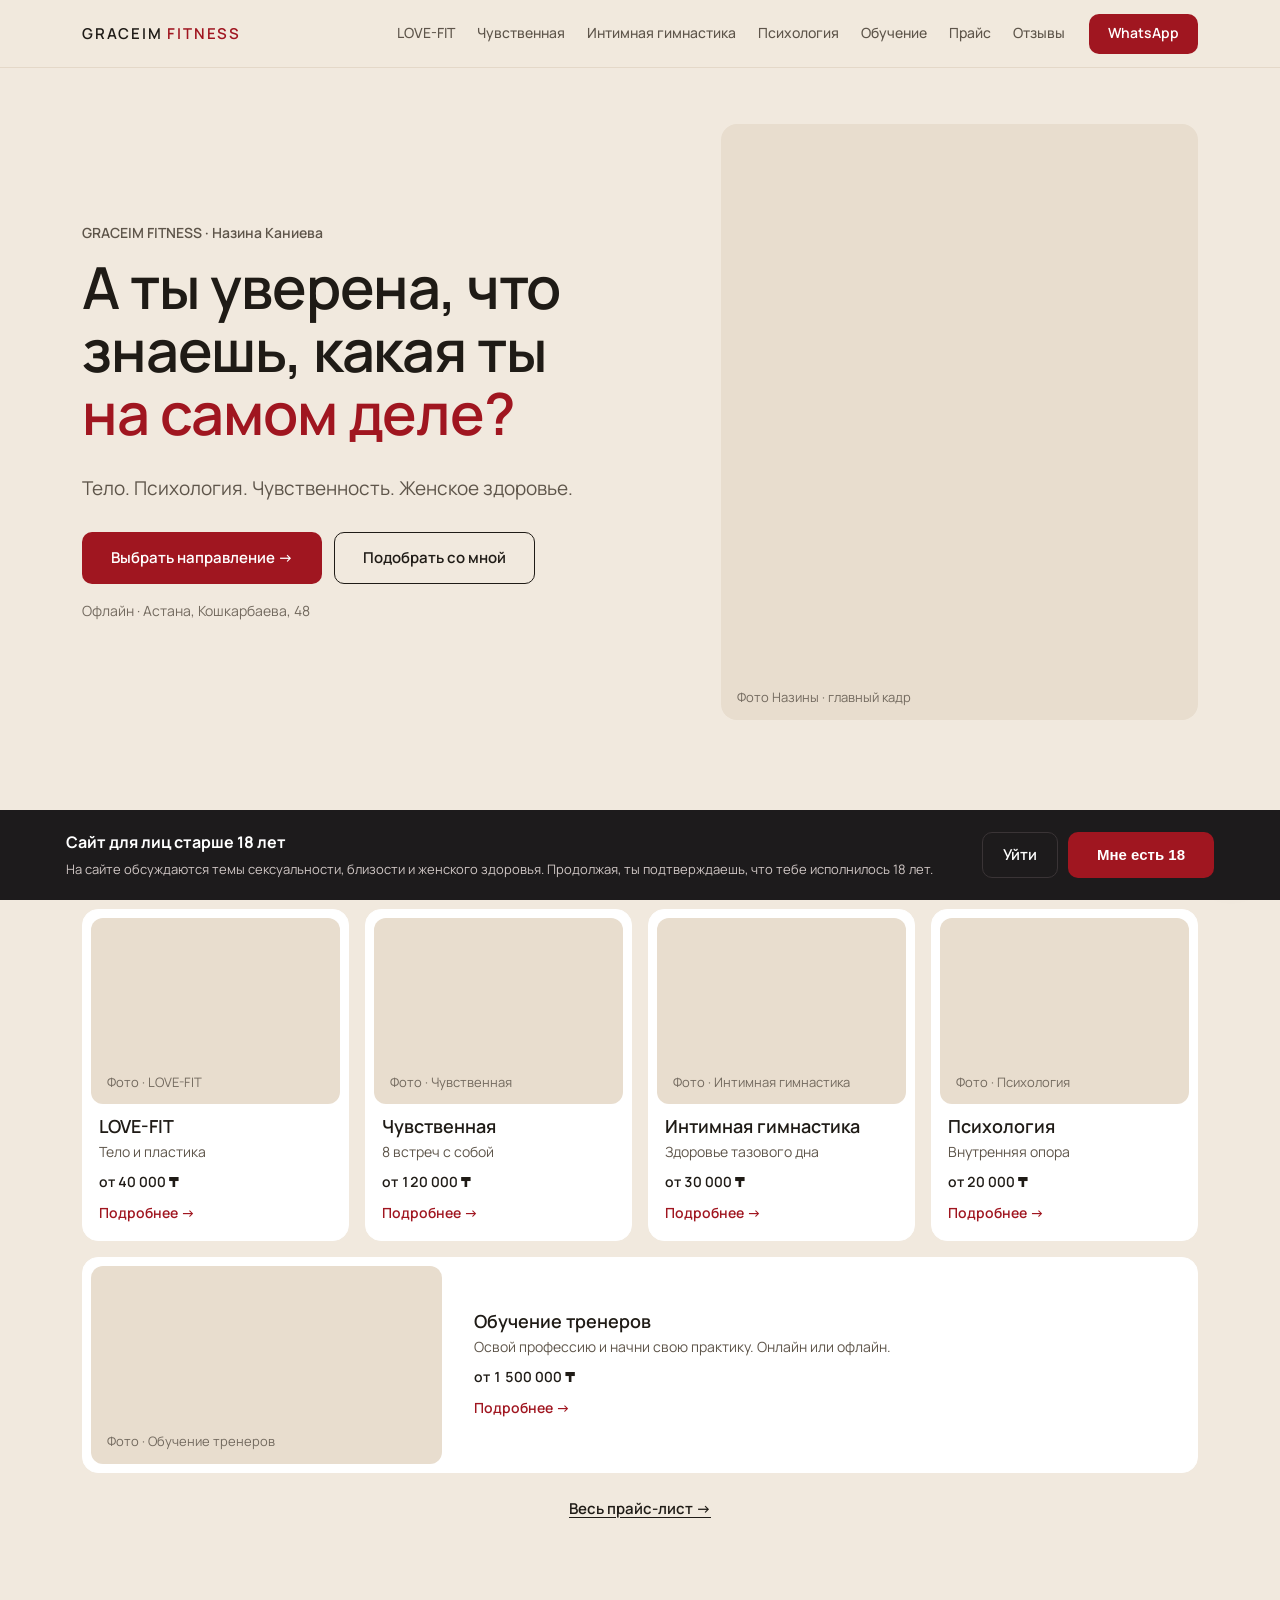
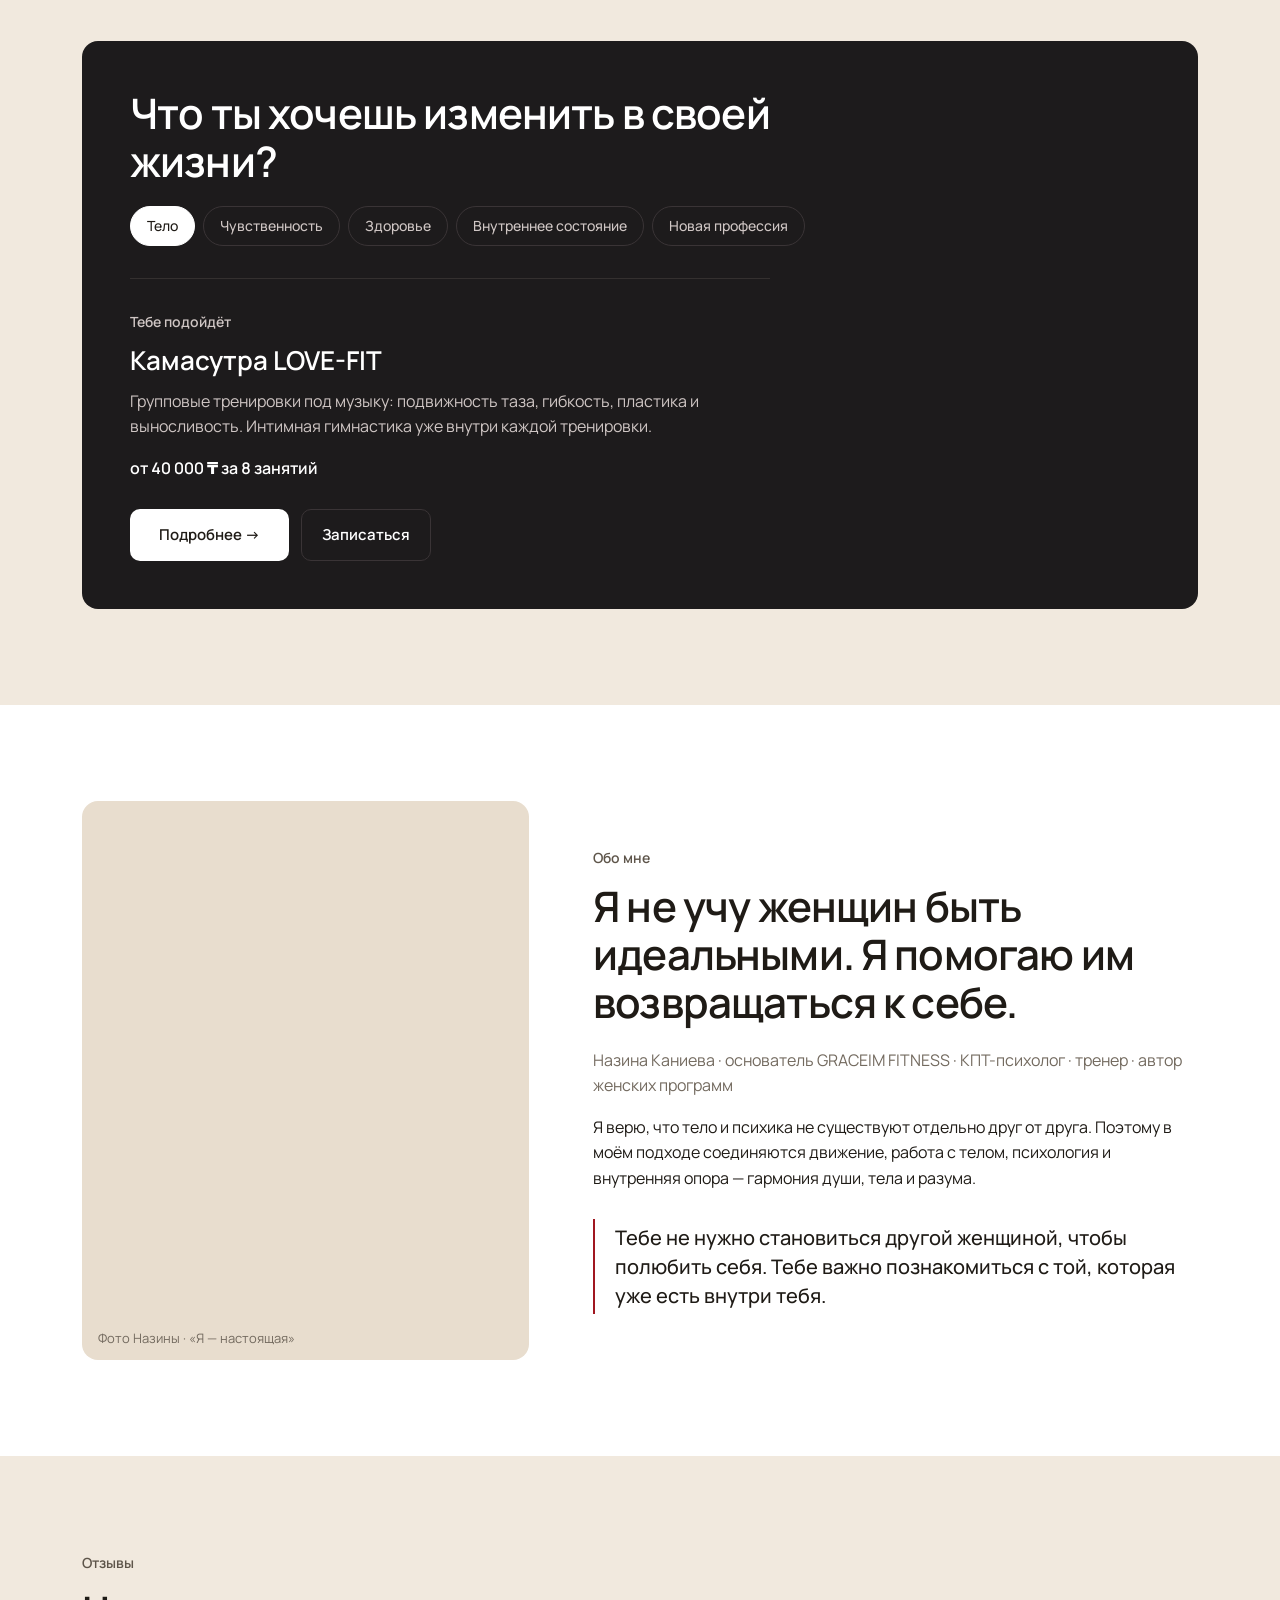
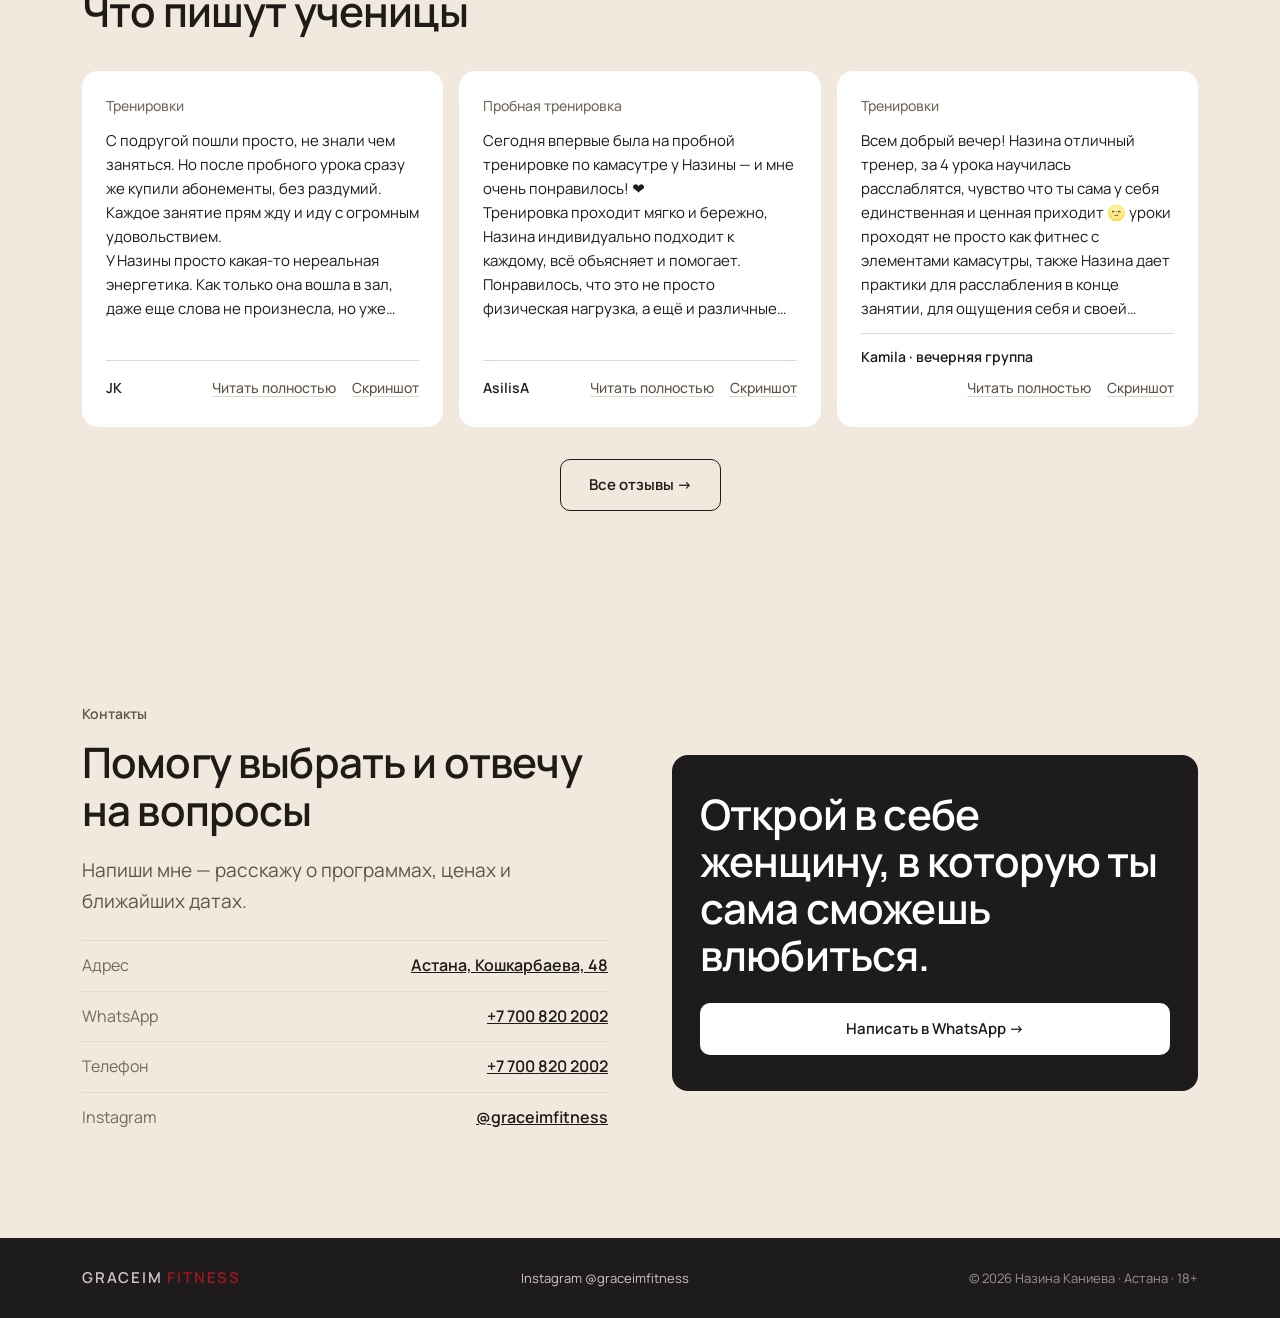
==== commit 0bb6a89a: "Разделить сайт на главную и страницы направлений По отзыву заказчицы: на главной только основное (на" ====
--- a/index.html
+++ b/index.html
@@ -4,31 +4,29 @@
   <meta charset="utf-8">
   <meta name="viewport" content="width=device-width, initial-scale=1, viewport-fit=cover">
   <title>GRACEIM FITNESS · Назина Каниева</title>
-  <meta name="description" content="GRACEIM FITNESS — пространство для женщин, где через психологию, движение и телесные практики мы помогаем обрести гармонию души, тела и разума. Астана.">
+  <meta name="description" content="Женские программы, тренировки и психология в Астане: Камасутра LOVE-FIT, «Чувственная», интимная гимнастика, консультации КПТ-психолога и обучение тренеров.">
   <meta property="og:title" content="GRACEIM FITNESS · Назина Каниева">
-  <meta property="og:description" content="А ты уверена, что знаешь, какая ты на самом деле? Программы, тренировки, психология и обучение тренеров в Астане.">
+  <meta property="og:description" content="Женские программы, тренировки и психология в Астане: Камасутра LOVE-FIT, «Чувственная», интимная гимнастика, консультации КПТ-психолога и обучение тренеров.">
   <meta property="og:type" content="website">
   <meta name="theme-color" content="#f1e9de">
   <link rel="preconnect" href="https://fonts.googleapis.com">
   <link rel="preconnect" href="https://fonts.gstatic.com" crossorigin>
-  <link href="https://fonts.googleapis.com/css2?family=Manrope:wght@400;500;600;700;800&display=swap" rel="stylesheet">
-  <link rel="stylesheet" href="styles.css?v=5">
+  <link href="https://fonts.googleapis.com/css2?family=Manrope:wght@400;500;600&display=swap" rel="stylesheet">
+  <link rel="stylesheet" href="styles.css?v=8">
 </head>
 <body>
 
-<!-- ============ HEADER ============ -->
-<header class="header" id="top">
+<header class="header">
   <div class="container header__inner">
-    <a href="#top" class="logo">GRACEIM <span>FITNESS</span></a>
+    <a href="index.html" class="logo">GRACEIM <span>FITNESS</span></a>
     <nav class="nav" id="nav">
-      <a href="#about">Обо мне</a>
-      <a href="#catalog">Прайс</a>
-      <a href="#chuvstvennaya">Чувственная</a>
-      <a href="#lovefit">LOVE-FIT</a>
-      <a href="#psychology">Психология</a>
-      <a href="#training">Обучение</a>
-      <a href="#faq">Вопросы</a>
-      <a href="#contacts">Контакты</a>
+      <a href="lovefit.html">LOVE-FIT</a>
+      <a href="chuvstvennaya.html">Чувственная</a>
+      <a href="intimate.html">Интимная гимнастика</a>
+      <a href="psychology.html">Психология</a>
+      <a href="training.html">Обучение</a>
+      <a href="prices.html">Прайс</a>
+      <a href="reviews.html">Отзывы</a>
     </nav>
     <a class="btn btn--small btn--red header__cta" data-wa="Здравствуйте, Назина! Хочу узнать подробнее об услугах GRACEIM FITNESS">WhatsApp</a>
     <button class="burger" id="burger" aria-label="Открыть меню" aria-expanded="false"><span></span><span></span></button>
@@ -37,553 +35,99 @@
 
 <main>
 
-<!-- ============ HERO ============ -->
 <section class="hero">
   <div class="container hero__grid">
+    <div class="ph hero__photo" data-label="Фото Назины · главный кадр"><img src="assets/photos/hero.jpg" alt="" loading="lazy" onerror="this.remove()"></div>
     <div class="hero__text">
       <p class="eyebrow">GRACEIM FITNESS · Назина Каниева</p>
       <h1 class="hero__title">А ты уверена, что знаешь, какая ты <em>на&nbsp;самом деле?</em></h1>
-      <p class="hero__lead">Не та, которую привыкли видеть окружающие. Не та, которая всегда должна быть правильной, сильной и удобной. А какая ты настоящая?</p>
-      <p class="hero__sub">Психология, женский фитнес и телесные практики — пространство, где ты обретаешь гармонию души, тела и разума.</p>
+      <p class="hero__lead">Тело. Психология. Чувственность. Женское здоровье.</p>
       <div class="hero__actions">
-        <a href="#catalog" class="btn btn--red">Выбрать программу →</a>
+        <a href="#directions" class="btn btn--red">Выбрать направление →</a>
         <a class="btn btn--ghost" data-wa="Здравствуйте, Назина! Помогите, пожалуйста, подобрать программу">Подобрать со мной</a>
       </div>
       <p class="hero__place">Офлайн · Астана, Кошкарбаева, 48</p>
     </div>
-    <div class="hero__photo photo" data-label="Фото Назины · чёрный костюм, прямой взгляд"></div>
   </div>
 </section>
 
-<!-- ============ 01 ABOUT ============ -->
+<section class="section section--tight" id="directions">
+  <div class="container">
+    <div class="section-head">
+      <h2 class="h2">Выбери своё направление</h2>
+    </div>
+    <div class="dirs">
+      <a class="dir" href="lovefit.html"><div class="ph " data-label="Фото · LOVE-FIT"><img src="assets/photos/lovefit.jpg" alt="" loading="lazy" onerror="this.remove()"></div><div class="dir__body"><h3>LOVE-FIT</h3><p>Тело и пластика</p><span class="dir__price">от 40 000 ₸</span><span class="dir__more">Подробнее →</span></div></a>
+      <a class="dir" href="chuvstvennaya.html"><div class="ph " data-label="Фото · Чувственная"><img src="assets/photos/chuvstvennaya.jpg" alt="" loading="lazy" onerror="this.remove()"></div><div class="dir__body"><h3>Чувственная</h3><p>8 встреч с собой</p><span class="dir__price">от 120 000 ₸</span><span class="dir__more">Подробнее →</span></div></a>
+      <a class="dir" href="intimate.html"><div class="ph " data-label="Фото · Интимная гимнастика"><img src="assets/photos/intimate.jpg" alt="" loading="lazy" onerror="this.remove()"></div><div class="dir__body"><h3>Интимная гимнастика</h3><p>Здоровье тазового дна</p><span class="dir__price">от 30 000 ₸</span><span class="dir__more">Подробнее →</span></div></a>
+      <a class="dir" href="psychology.html"><div class="ph " data-label="Фото · Психология"><img src="assets/photos/psychology.jpg" alt="" loading="lazy" onerror="this.remove()"></div><div class="dir__body"><h3>Психология</h3><p>Внутренняя опора</p><span class="dir__price">от 20 000 ₸</span><span class="dir__more">Подробнее →</span></div></a>
+      <a class="dir dir--wide" href="training.html"><div class="ph " data-label="Фото · Обучение тренеров"><img src="assets/photos/training.jpg" alt="" loading="lazy" onerror="this.remove()"></div><div class="dir__body"><h3>Обучение тренеров</h3><p>Освой профессию и начни свою практику. Онлайн или офлайн.</p><span class="dir__price">от 1 500 000 ₸</span><span class="dir__more">Подробнее →</span></div></a>
+    </div>
+    <p class="center prices-link"><a href="prices.html">Весь прайс-лист →</a></p>
+  </div>
+</section>
+
+<section class="section section--tight">
+  <div class="container">
+    <div class="chooser" id="chooser">
+      <h2 class="h2">Что ты хочешь изменить в своей жизни?</h2>
+      <div class="chooser__opts" role="group" aria-label="Выбери запрос">
+        <button type="button" class="chip-btn chip-btn--dark" data-choice="body">Тело</button>
+        <button type="button" class="chip-btn chip-btn--dark" data-choice="sensual">Чувственность</button>
+        <button type="button" class="chip-btn chip-btn--dark" data-choice="health">Здоровье</button>
+        <button type="button" class="chip-btn chip-btn--dark" data-choice="inner">Внутреннее состояние</button>
+        <button type="button" class="chip-btn chip-btn--dark" data-choice="career">Новая профессия</button>
+      </div>
+      <div class="chooser__result" aria-live="polite">
+        <p class="eyebrow eyebrow--light">Тебе подойдёт</p>
+        <h3 class="chooser__title" id="chooserTitle"></h3>
+        <p id="chooserText"></p>
+        <p class="chooser__price" id="chooserPrice"></p>
+        <div class="hero__actions">
+          <a class="btn btn--light" id="chooserMore" href="#">Подробнее →</a>
+          <a class="btn btn--line btn--line-light" id="chooserWa" data-wa="">Записаться</a>
+        </div>
+      </div>
+    </div>
+  </div>
+</section>
+
 <section class="section section--panel" id="about">
   <div class="container about">
-    <div class="about__photo photo" data-label="Фото Назины · «Я — настоящая»"></div>
+    <div class="ph about__photo" data-label="Фото Назины · «Я — настоящая»"><img src="assets/photos/about.jpg" alt="" loading="lazy" onerror="this.remove()"></div>
     <div class="about__text">
-      <span class="num">— 01 —</span>
+      <p class="eyebrow">Обо мне</p>
       <h2 class="h2">Я не учу женщин быть идеальными. Я помогаю им возвращаться к себе.</h2>
       <p class="muted">Назина Каниева · основатель GRACEIM FITNESS · КПТ-психолог · тренер · автор женских программ</p>
-      <p>Я верю, что тело и психика не существуют отдельно друг от друга. Женщина может годами работать над внешностью, но продолжать жить в напряжении, бояться проявляться, сомневаться в своей ценности и искать подтверждение любви извне.</p>
-      <p>Поэтому в моём подходе соединяются движение, работа с телом, психология и внутренняя опора. Здесь не нужно играть роль, соответствовать или доказывать. Можно просто быть собой.</p>
+      <p>Я верю, что тело и психика не существуют отдельно друг от друга. Поэтому в моём подходе соединяются движение, работа с телом, психология и внутренняя опора — гармония души, тела и разума.</p>
       <blockquote class="quote">Тебе не нужно становиться другой женщиной, чтобы полюбить себя. Тебе важно познакомиться с той, которая уже есть внутри тебя.</blockquote>
     </div>
   </div>
 </section>
 
-<!-- ============ 02 PHILOSOPHY ============ -->
-<section class="section section--dark">
+<section class="section">
   <div class="container">
     <div class="section-head">
-      <span class="num num--light">— 02 —</span>
-      <h2 class="h2">Гармония души, тела и разума</h2>
-      <p class="lead">GRACEIM FITNESS — пространство для женщин, где через психологию, движение и телесные практики мы помогаем обрести гармонию души, тела и разума.</p>
+      <p class="eyebrow">Отзывы</p>
+      <h2 class="h2">Что пишут ученицы</h2>
     </div>
-    <div class="trio">
-      <article class="trio__item">
-        <span class="trio__num">Душа</span>
-        <h3>Чувствовать</h3>
-        <p>Принятие себя, внутреннее спокойствие, работа с эмоциями, желаниями и личными границами.</p>
-      </article>
-      <article class="trio__item">
-        <span class="trio__num">Тело</span>
-        <h3>Ощущать</h3>
-        <p>Женский фитнес, подвижность таза, дыхание, расслабление и телесная осознанность.</p>
-      </article>
-      <article class="trio__item">
-        <span class="trio__num">Разум</span>
-        <h3>Понимать</h3>
-        <p>Убеждения, привычные сценарии поведения, осознанный выбор и понимание своих потребностей.</p>
-      </article>
-    </div>
+    <div class="reviews" data-reviews data-type="all" data-limit="3"></div>
+    <div class="center"><a class="btn btn--ghost" href="reviews.html">Все отзывы →</a></div>
   </div>
 </section>
 
-<!-- ============ 03 NAVIGATOR ============ -->
-<section class="section">
-  <div class="container">
-    <div class="section-head">
-      <span class="num">— 03 —</span>
-      <h2 class="h2">С чем ты хочешь поработать?</h2>
-      <p class="lead">Выбери свой запрос — и я покажу, какое направление тебе подойдёт.</p>
-    </div>
-    <div class="paths">
-      <a href="#lovefit" class="path"><span>«Хочу лучше чувствовать своё тело»</span><b>Камасутра LOVE-FIT →</b></a>
-      <a href="#chuvstvennaya" class="path"><span>«Хочу раскрыть свою чувственность»</span><b>Чувственная →</b></a>
-      <a href="#intimate" class="path"><span>«Хочу разобраться с мышцами тазового дна»</span><b>Интимная гимнастика →</b></a>
-      <a href="#psychology" class="path"><span>«Хочу разобраться в себе и отношениях»</span><b>Психология →</b></a>
-      <a href="#training" class="path"><span>«Хочу освоить новую профессию»</span><b>Обучение тренеров →</b></a>
-      <a class="path" data-wa="Здравствуйте, Назина! Не могу выбрать программу, помогите, пожалуйста"><span>«Не знаю, с чего начать»</span><b>Написать Назине →</b></a>
-    </div>
-  </div>
-</section>
 
-<!-- ============ 04 ПРАЙС ============ -->
-<section class="section section--panel" id="catalog">
-  <div class="container">
-    <div class="section-head">
-      <span class="num">— 04 —</span>
-      <h2 class="h2">Прайс-лист</h2>
-      <p class="lead">Твоё тело — пространство, в котором начинается знакомство с собой. Запись и подтверждение свободных мест — через WhatsApp.</p>
-    </div>
-    <div class="prices">
-
-      <article class="price-item">
-        <div class="price-item__info">
-          <span class="price-item__n">01</span>
-          <h3>Kamasutra Fitness</h3>
-          <p>Офлайн-тренировки для женщин: подвижность таза, пластичность, гибкость и телесная чувствительность. Мягкие движения, дыхательные практики и работа с телом помогают снять напряжение, улучшить координацию и свободнее двигаться.</p>
-          <a href="#lovefit" class="price-item__more">Подробнее о LOVE-FIT →</a>
-        </div>
-        <dl class="price-table">
-          <div><dt>Групповые · 8 занятий</dt><dd>40 000 ₸</dd></div>
-          <div><dt>Групповые · 12 занятий</dt><dd>50 000 ₸</dd></div>
-          <div><dt>Индивидуально · 1 час</dt><dd>20 000 ₸</dd></div>
-        </dl>
-      </article>
-
-      <article class="price-item">
-        <div class="price-item__info">
-          <span class="price-item__n">02</span>
-          <h3>Интимная гимнастика</h3>
-          <p>Осознанное управление мышцами тазового дна: координация, умение сокращать и расслаблять. Работа с дыханием, чувствительностью и женским здоровьем.</p>
-          <a href="#intimate" class="price-item__more">Подробнее →</a>
-        </div>
-        <dl class="price-table">
-          <div><dt>Групповой курс · 1 месяц</dt><dd>150 000 ₸</dd></div>
-          <div><dt>Индивидуально · 1 час</dt><dd>30 000 ₸</dd></div>
-        </dl>
-      </article>
-
-      <article class="price-item">
-        <div class="price-item__info">
-          <span class="price-item__n">03</span>
-          <h3>Психология</h3>
-          <p>Индивидуальная работа с эмоциональными состояниями, внутренними конфликтами, отношениями, самооценкой, личными границами и повторяющимися жизненными сценариями.</p>
-          <a href="#psychology" class="price-item__more">Подробнее →</a>
-        </div>
-        <dl class="price-table">
-          <div><dt>Консультация · 1 час</dt><dd>20 000 ₸</dd></div>
-          <div><dt>Глубокий разбор · 3 часа</dt><dd>50 000 ₸</dd></div>
-        </dl>
-      </article>
-
-      <article class="price-item">
-        <div class="price-item__info">
-          <span class="price-item__n">04</span>
-          <h3>«Чувственная»</h3>
-          <p>Авторская программа «Искусство быть чувственной». 8 встреч о женственности, контакте с телом, чувственности, желаниях, личных границах и искусстве близости. Телесные практики, психологическая работа и женское самопознание.</p>
-          <a href="#chuvstvennaya" class="price-item__more">Подробнее о программе →</a>
-        </div>
-        <dl class="price-table">
-          <div><dt>Групповой курс · 8 встреч <span class="badge">−40%</span></dt><dd><s>200 000 ₸</s> 120 000 ₸</dd></div>
-          <div><dt>Индивидуальный курс · 8 встреч</dt><dd>700 000 ₸</dd></div>
-        </dl>
-      </article>
-
-      <article class="price-item price-item--dark">
-        <div class="price-item__info">
-          <span class="price-item__n">05</span>
-          <h3>Обучение тренеров</h3>
-          <p>Профессиональная подготовка специалистов по женским телесным практикам: методика проведения тренировок, основы работы с мышцами тазового дна, психология взаимодействия с клиентками, организация групповых и индивидуальных занятий.</p>
-          <a href="#training" class="price-item__more">Подробнее об обучении →</a>
-        </div>
-        <dl class="price-table">
-          <div><dt>Онлайн-обучение</dt><dd>1 500 000 ₸</dd></div>
-          <div><dt>Офлайн-обучение</dt><dd>2 000 000 ₸</dd></div>
-        </dl>
-      </article>
-
-    </div>
-    <div class="prices__cta">
-      <a class="btn btn--red" data-wa="Здравствуйте, Назина! Хочу записаться. Подскажите свободные даты">Записаться в WhatsApp →</a>
-      <a class="btn btn--ghost" data-wa="Здравствуйте, Назина! Помогите, пожалуйста, выбрать формат">Помочь с выбором</a>
-    </div>
-  </div>
-</section>
-
-<!-- ============ 05 ЧУВСТВЕННАЯ ============ -->
-<section class="section program-hero" id="chuvstvennaya">
-  <div class="container narrow center">
-    <span class="num">— 05 —</span>
-    <p class="eyebrow">Авторская программа · 8 встреч</p>
-    <h2 class="display">Искусство быть чувственной</h2>
-    <p class="lead">8 встреч, которые помогут тебе познакомиться с собой настоящей.</p>
-    <p >Через авторский подход, объединяющий психологию и телесные практики, ты откроешь новые грани своей чувственности, научишься лучше понимать своё тело, прислушиваться к желаниям, получать удовольствие от жизни и, самое главное, — быть собой.</p>
-    <p class="accent-line">Открой в себе женщину, в которую ты сама сможешь влюбиться.</p>
-  </div>
-</section>
-
-<section class="section section--tight">
-  <div class="container">
-    <div class="meetings">
-      <article class="meeting"><span class="meeting__n">01 · Разум</span><h3>Моя сексуальность</h3><p class="meeting__q">Кто ты, когда не нужно соответствовать чужим ожиданиям?</p><p>С помощью метафорических ассоциативных карт (МАК) исследуем представления о сексуальности, внутренние запреты, убеждения и желания.</p><p class="meeting__f">Первый шаг — разрешить себе быть собой.</p></article>
-      <article class="meeting"><span class="meeting__n">02 · Тело</span><h3>Дыхание и расслабление</h3><p class="meeting__q">Умеешь ли ты по-настоящему расслабляться?</p><p>Через дыхательные практики учимся отпускать напряжение, замедляться и выходить из постоянного состояния контроля.</p><p class="meeting__f">Чувственность начинается там, где появляется расслабление.</p></article>
-      <article class="meeting"><span class="meeting__n">03 · Тело</span><h3>Разблокировка таза</h3><p class="meeting__q">Твоё тело создано не только для напряжения и контроля.</p><p>Мягко работаем с подвижностью таза, мышечным напряжением, координацией и пластикой.</p><p class="meeting__f">Учимся не просто двигаться, а чувствовать каждое движение.</p></article>
-      <article class="meeting"><span class="meeting__n">04 · Чувственность</span><h3>LOVE-FIT · Камасутра «Кошечки»</h3><p class="meeting__q">А что, если разрешить себе быть игривой, смелой и разной?</p><p>Перевоплощаемся в образ, развиваем грацию, гибкость, координацию и осваиваем различные положения тела.</p><p class="meeting__f">Пробуждаем твою внутреннюю пантеру.</p></article>
-      <article class="meeting"><span class="meeting__n">05 · Женское здоровье</span><h3>Интимная гимнастика · Голос матки</h3><p class="meeting__q">Насколько хорошо ты знаешь собственное тело?</p><p>Функциональная оценка дыхания, диафрагмы, диастаза и работы мышц тазового дна в рамках занятия. Учимся осознанно сокращать и расслаблять мышцы. Практика «Голос матки».</p><p class="meeting__f">Знание своего тела — основа заботы о себе.</p></article>
-      <article class="meeting"><span class="meeting__n">06 · Искусство близости</span><h3>Боди-массаж и лингам</h3><p class="meeting__q">Прикосновение — это внимание, намерение и присутствие.</p><p>Искусство чувственного массажа: с какой энергией и в каком состоянии души, разума и тела прикасаться. Осознанность, границы и согласие.</p><p class="meeting__f">Важно не только как ты прикасаешься, но и с каким состоянием.</p></article>
-      <article class="meeting"><span class="meeting__n">07 · Душа и тело</span><h3>Четыре стихии</h3><p class="meeting__q">Какая ты, когда перестаёшь контролировать каждое движение?</p><p>Через танец, музыку и образы четырёх стихий раскрываешься по-женски и учишься доверять своей интуиции.</p><p class="meeting__f">Тебе не нужно выбирать одну роль.</p></article>
-      <article class="meeting"><span class="meeting__n">08 · Духовность</span><h3>Будь вертикальной</h3><p class="meeting__q">Где твоя внутренняя опора, когда внешний мир меняется?</p><p>Принятие себя, благодарность, духовная связь со Всевышним и умение опираться на свои ценности.</p><p class="meeting__f">Быть собой — значит не терять связь с главным.</p></article>
-    </div>
-    <p class="final-phrase">«Тебе не нужно становиться другой женщиной. Возможно, тебе просто пора познакомиться с собой настоящей».</p>
-  </div>
-</section>
-
-<!-- Кому не подходит -->
-<section class="section section--dark">
-  <div class="container narrow">
-    <p class="eyebrow eyebrow--light">Кому не подходит</p>
-    <h2 class="h2">Если ты пришла сюда, чтобы стать идеальной для мужчины, возможно, эта программа перевернёт твои ожидания</h2>
-    <p >«Искусство быть чувственной» — не для тебя, если:</p>
-    <ul class="crosses">
-      <li>Ты ищешь способы манипулировать мужчиной, управлять его чувствами и решениями.</li>
-      <li>Ты хочешь стать «идеальной», надеясь, что тогда мужчина изменится и начнёт больше любить и ценить тебя.</li>
-      <li>Ты воспринимаешь женственность как оружие, а не как свою природу.</li>
-      <li>Ты хочешь освоить тысячу техник, чтобы удержать мужчину, но не готова познакомиться с собственными желаниями.</li>
-      <li>Ты приходишь за инструкцией, какой должна быть «настоящая женщина», вместо того чтобы узнать, какая ты сама.</li>
-    </ul>
-    <p >Здесь мы не учимся быть удобными, идеальными или незаменимыми. Здесь мы учимся быть собой. Не ради мужчины. Не ради одобрения. А ради себя.</p>
-  </div>
-</section>
-
-<!-- Близость -->
-<section class="section">
-  <div class="container">
-    <div class="split">
-      <div >
-        <p class="eyebrow">Отношения</p>
-        <h2 class="h2">Как меняется близость, когда ты начинаешь быть собой?</h2>
-        <p>Многие женщины настолько привыкают быть удобными и желанными, что перестают замечать собственные желания. Думают, как понравиться, как не разочаровать, как сделать всё правильно. Но в какой момент в этих отношениях исчезаешь ты сама?</p>
-        <blockquote class="quote">Ты перестаёшь заниматься близостью ради того, чтобы тебя любили. И начинаешь позволять себе близость, в которой любишь, чувствуешь и наслаждаешься сама.</blockquote>
-      </div>
-      <ul class="shifts">
-        <li><b>Вместо контроля — доверие</b>Отпускаешь необходимость контролировать себя и реакцию партнёра, сохраняя свои границы.</li>
-        <li><b>Вместо желания понравиться — удовольствие</b>Близость перестаёт быть экзаменом, на котором нужно быть идеальной.</li>
-        <li><b>Вместо роли удобной — настоящая ты</b>Можешь говорить о желаниях, отказывать, проявлять инициативу.</li>
-        <li><b>Вместо техник ради мужчины — чувственность ради себя</b>Исследуешь тело, чтобы понимать свои ощущения.</li>
-        <li><b>Вместо страха потерять — свобода выбирать</b>Строишь отношения не из необходимости заслужить любовь.</li>
-      </ul>
-    </div>
-    <p class="note">Изменения в женщине не гарантируют изменений в партнёре: для взаимной близости нужны желание и участие обоих.</p>
-  </div>
-</section>
-
-<!-- Результаты -->
-<section class="section section--panel">
-  <div class="container">
-    <div class="section-head">
-      <p class="eyebrow">Результат</p>
-      <h2 class="h2">Что изменится после 8 встреч?</h2>
-      <p class="lead">Представь женщину, которая больше не пытается быть идеальной. Она умеет быть разной: нежной и страстной, спокойной и игривой, сильной и уязвимой.</p>
-    </div>
-    <div class="results">
-      <div class="result" style="background:var(--bg)"><h4>Познакомиться с собой настоящей</h4><p>Отделить свои потребности от ожиданий окружающих.</p></div>
-      <div class="result" style="background:var(--bg)"><h4>Раскрыть чувственность</h4><p>Замечать ощущения, наслаждаться движением, прикосновением и моментом.</p></div>
-      <div class="result" style="background:var(--bg)"><h4>Почувствовать свободу в теле</h4><p>Пластика, гибкость, подвижность таза и уверенность в движениях.</p></div>
-      <div class="result" style="background:var(--bg)"><h4>Открыть искусство близости</h4><p>Техники чувственного массажа, умение выражать желания и границы.</p></div>
-      <div class="result" style="background:var(--bg)"><h4>Узнать своё женское тело</h4><p>Основы работы мышц тазового дна, дыхания и интимной гимнастики.</p></div>
-      <div class="result" style="background:var(--bg)"><h4>Перестать себя контролировать</h4><p>Замедляться и позволять себе проявлять разные состояния.</p></div>
-      <div class="result" style="background:var(--bg)"><h4>Доверять себе</h4><p>Прислушиваться к интуиции и выбирать, опираясь на свои ценности.</p></div>
-      <div class="result" style="background:var(--bg)"><h4>Укрепить внутреннюю опору</h4><p>Через принятие себя, благодарность и связь со Всевышним.</p></div>
-    </div>
-  </div>
-</section>
-
-<!-- Девичник -->
-<section class="section">
-  <div class="container split">
-    <div class="photo photo--wide" data-label="Фото женских встреч и девичников"></div>
-    <div >
-      <p class="eyebrow">Бонус программы</p>
-      <h2 class="h2">Наш особенный девичник</h2>
-      <p>После восьми встреч путешествие не закончится просто последним занятием. Мы устроим настоящий девичник в компании женщин, с которыми ты прошла этот путь — кино, театр или зажигательное караоке. Формат выберем вместе.</p>
-      <p>Без необходимости быть идеальной. Просто вечер, когда можно быть собой, чувствовать себя красивой, живой и счастливой.</p>
-    </div>
-  </div>
-</section>
-
-<!-- Тарифы -->
-<section class="section section--tight" id="chuvstvennaya-price">
-  <div class="container">
-    <div class="section-head center">
-      <p class="eyebrow">Тарифы</p>
-      <h2 class="h2">Выбери свой формат</h2>
-    </div>
-    <div class="tariffs">
-      <article class="tariff">
-        <h3>Чувственная</h3>
-        <p class="tariff__sub">Групповая программа</p>
-        <ul class="checks">
-          <li>8 офлайн-встреч в женском кругу</li>
-          <li>Камерная группа</li>
-          <li>Все практики программы</li>
-          <li>Заключительный девичник</li>
-        </ul>
-        <p class="tariff__label">Стоимость участия · скидка 40%</p>
-        <p class="tariff__price"><s>200 000 ₸</s> 120 000 ₸</p>
-        <a class="btn btn--red btn--block" data-wa="Здравствуйте, Назина! Хочу записаться в группу программы «Чувственная»">Записаться в группу →</a>
-      </article>
-      <article class="tariff tariff--accent">
-        <h3>Чувственная · Personal</h3>
-        <p class="tariff__sub">Индивидуальная программа</p>
-        <ul class="checks">
-          <li>8 индивидуальных офлайн-встреч</li>
-          <li>Глубокая психологическая работа с личными запросами</li>
-          <li>Индивидуальные телесные практики</li>
-          <li>Персональные задания и рекомендации</li>
-          <li>Сопровождение в WhatsApp между встречами</li>
-          <li>Полная конфиденциальность</li>
-        </ul>
-        <p class="tariff__label">Стоимость программы</p>
-        <p class="tariff__price">700 000 ₸</p>
-        <a class="btn btn--red btn--block" data-wa="Здравствуйте, Назина! Хочу обсудить индивидуальную программу «Чувственная · Personal»">Обсудить индивидуально →</a>
-        <p class="tariff__quote">Здесь тебе не нужно подстраиваться под программу. Программа подстраивается под тебя.</p>
-      </article>
-    </div>
-    <p class="note center">Астана, Кошкарбаева, 48 · Каждая женщина проходит свой путь, поэтому личные изменения могут отличаться.</p>
-  </div>
-</section>
-
-<!-- ============ 06 LOVE-FIT ============ -->
-<section class="section program-hero program-hero--dark" id="lovefit">
-  <div class="container narrow center">
-    <span class="num num--light">— 06 —</span>
-    <p class="eyebrow eyebrow--light">Авторское направление · групповые тренировки</p>
-    <h2 class="display">Камасутра LOVE-FIT</h2>
-    <p class="lead">Важно, как ты выглядишь. Но ещё важнее — как ты себя чувствуешь.</p>
-    <p >Тренировка, на которой не нужно быть идеальной или бояться выглядеть смешно. Начинаем с расслабления и разминки под музыку — убираем напряжение и создаём атмосферу. Затем от А до Я работаем в позициях Камасутры: подвижность таза, собственный вес, выносливость, пластика. Интимная гимнастика уже включена в каждую тренировку.</p>
-  </div>
-</section>
-
-<section class="section">
-  <div class="container">
-    <div class="trio trio--light">
-      <article class="trio__item"><span class="trio__num">Тело</span><ul class="dots"><li>Гибкость и пластика</li><li>Подвижность таза и тазобедренных суставов</li><li>Сила и выносливость на собственном весе</li><li>Умение включать и расслаблять интимные мышцы</li></ul></article>
-      <article class="trio__item"><span class="trio__num">Состояние</span><ul class="dots"><li>Лёгкость и уверенность в теле</li><li>Свобода от лишнего напряжения и контроля</li><li>Больше энергии</li><li>Естественная женственность</li></ul></article>
-      <article class="trio__item"><span class="trio__num">Близость</span><ul class="dots"><li>Легче говорить о желаниях</li><li>Чувствовать свои границы</li><li>Двигаться ради своих ощущений, а не ради оценки</li></ul></article>
-    </div>
-  </div>
-</section>
-
-<!-- Позиции-замочки -->
-<section class="section section--tight">
-  <div class="container">
-    <div class="section-head center">
-      <p class="eyebrow">Методика</p>
-      <h2 class="h2"><span id="posCount">16</span> позиций. <span id="posCount2">16</span> состояний женщины.</h2>
-      <p class="lead">А сколько граней себя ты ещё не знаешь? Нажми на замочек и узнай, какие позиции тебя ждут.</p>
-    </div>
-    <div class="locks" id="locks"></div>
-    <div class="lock-reveal" id="lockReveal" hidden>
-      <p class="lock-reveal__n" id="lockRevealN"></p>
-      <p class="lock-reveal__name" id="lockRevealName"></p>
-      <p class="lock-reveal__q">Какое состояние она раскрывает?</p>
-      <p class="lock-reveal__a">Не буду рассказывать. Это нужно прожить.</p>
-    </div>
-    <dl class="price-table price-table--inline">
-      <div><dt>Групповые · 8 занятий</dt><dd>40 000 ₸</dd></div>
-      <div><dt>Групповые · 12 занятий</dt><dd>50 000 ₸</dd></div>
-      <div><dt>Индивидуально · 1 час</dt><dd>20 000 ₸</dd></div>
-    </dl>
-    <div class="center">
-      <a class="btn btn--red" data-wa="Здравствуйте, Назина! Хочу прийти на тренировку Камасутра LOVE-FIT">Прийти на тренировку →</a>
-    </div>
-  </div>
-</section>
-
-<!-- Секрет: тренажёр -->
-<section class="section section--tight">
-  <div class="container narrow">
-    <div class="secret">
-      <div class="secret__lock" aria-hidden="true"><svg viewBox="0 0 24 24"><path fill="currentColor" d="M12 1a5 5 0 0 0-5 5v4H5v13h14V10h-2V6a5 5 0 0 0-5-5Zm-3 5a3 3 0 0 1 6 0v4H9V6Z"/></svg></div>
-      <p class="eyebrow">Секрет методики</p>
-      <h2 class="h2">Есть кое-что, о чём я рассказываю только при встрече…</h2>
-      <p>В моей практике интимной гимнастики есть специальный тренажёр, с которым я работаю по авторской методике. В Казахстане эту методику применяем только я и мой наставник.</p>
-      <p class="muted">Использование тренажёра необязательно — занятия проходят и без него, всё зависит от твоих особенностей и целей.</p>
-      <p class="accent-line">Что это за тренажёр? Покажу и расскажу лично.</p>
-    </div>
-  </div>
-</section>
-
-<!-- ============ 07 ИНТИМНАЯ ГИМНАСТИКА ============ -->
-<section class="section" id="intimate">
-  <div class="container split">
-    <div >
-      <span class="num">— 07 —</span>
-      <h2 class="h2">Интимная гимнастика</h2>
-      <p class="lead">Научись понимать и чувствовать мышцы своего тазового дна.</p>
-      <p>Интимная гимнастика входит в LOVE-FIT. Отдельно её можно пройти групповым курсом на месяц или индивидуально — если мышцы совсем не ощущаются, есть опущение, диастаз или нарушена координация дыхания и диафрагмы.</p>
-      <ul class="dots">
-        <li>Осознанное сокращение и расслабление мышц тазового дна</li>
-        <li>Координация дыхания, диафрагмы и мышц живота</li>
-        <li>Особенности работы с телом при диастазе</li>
-        <li>Упражнения с учётом индивидуальных возможностей</li>
-      </ul>
-      <p>Наша задача — не просто научиться сжимать мышцы, а научиться ими управлять: включать, расслаблять и чувствовать.</p>
-      <dl class="price-table price-table--bare">
-        <div><dt>Групповой курс · 1 месяц</dt><dd>150 000 ₸</dd></div>
-        <div><dt>Индивидуально · 1 час</dt><dd>30 000 ₸</dd></div>
-      </dl>
-      <a class="btn btn--red" data-wa="Здравствуйте, Назина! Хочу записаться на интимную гимнастику">Записаться →</a>
-    </div>
-    <div class="safety">
-      <h3 class="h3">Забота о твоём здоровье</h3>
-      <p>GRACEIM FITNESS сотрудничает с гинекологической клиникой <b>Wclinic</b>. При жалобах я сначала направляю на консультацию к гинекологу, а после медицинской оценки подбираю формат занятий.</p>
-      <ol class="steps">
-        <li><b>Знакомство</b><span>Обсуждаем запрос и особенности состояния</span></li>
-        <li><b>Консультация гинеколога</b><span>При необходимости — оценка и рекомендации</span></li>
-        <li><b>Подбор занятий</b><span>LOVE-FIT или индивидуальная интимная гимнастика</span></li>
-      </ol>
-      <p class="note">Занятия — это тренировка, а не лечение, и не заменяют медицинскую помощь.</p>
-    </div>
-  </div>
-</section>
-
-<!-- ============ 08 ПСИХОЛОГИЯ ============ -->
-<section class="section section--panel program-hero" id="psychology">
-  <div class="container narrow center">
-    <span class="num">— 08 —</span>
-    <p class="eyebrow">Психология · КПТ</p>
-    <h2 class="display display--sm">Когда рушится доверие к другому — важно не потерять себя</h2>
-    <p class="lead">Вернись к себе. К своей ценности. К своей внутренней опоре.</p>
-  </div>
-</section>
-
-<section class="section section--panel section--tight">
-  <div class="container split">
-    <div >
-      <p>Иногда самая болезненная часть измены — не поступок другого человека, а то, что после него женщина начинает сомневаться в себе.</p>
-      <ul class="voices">
-        <li>«Что со мной не так?»</li>
-        <li>«Почему он выбрал другую?»</li>
-        <li>«Остаться или уйти?»</li>
-        <li>«Как мне снова доверять?»</li>
-      </ul>
-      <p>Я — КПТ-психолог. Соединяю когнитивно-поведенческий подход с авторской работой по восстановлению внутренней опоры женщины.</p>
-      <h3 class="h3">С чем я работаю</h3>
-      <ul class="dots">
-        <li>Измена и предательство</li>
-        <li>Любовные треугольники</li>
-        <li>Зависимость от отношений</li>
-        <li>Самооценка и внутренняя опора</li>
-        <li>Расставание и восстановление себя</li>
-      </ul>
-    </div>
-    <div >
-      <div class="vertical" style="background:var(--bg)">
-        <p class="eyebrow">Авторский подход</p>
-        <h3 class="h3">Вертикальность</h3>
-        <p>Горизонталь — это отношения с людьми. Вертикаль — твоя внутренняя опора и связь со Всевышним.</p>
-        <p>Когда вся ценность женщины сосредоточена на мужчине, его поступки начинают определять её состояние. Мы выстраиваем устойчивость через инструменты КПТ, работу с убеждениями, границами и ценностями — и, если тебе близка вера, через духовную опору.</p>
-        <p class="accent-line">Моя цель — не убедить тебя остаться или уйти, а помочь услышать себя и принять своё решение.</p>
-      </div>
-      <div class="mini-tariffs">
-        <div style="background:var(--bg)"><span>Консультация · 60 мин</span><b>20 000 ₸</b></div>
-        <div style="background:var(--bg)"><span>Глубинная · 3 часа</span><b>50 000 ₸</b></div>
-      </div>
-      <a class="btn btn--red btn--block" data-wa="Здравствуйте, Назина! Хочу записаться на психологическую консультацию">Записаться на консультацию →</a>
-    </div>
-  </div>
-</section>
-
-<!-- ============ 09 ОБУЧЕНИЕ ТРЕНЕРОВ ============ -->
-<section class="section section--dark" id="training">
-  <div class="container">
-    <div class="split">
-      <div >
-        <span class="num num--light">— 09 —</span>
-        <p class="eyebrow eyebrow--light">Обучение тренеров</p>
-        <h2 class="display display--sm">От любви к движению — к новой профессии</h2>
-        <p>Освой авторскую методику Kamasutra Fitness и научись не только проводить тренировки, но и выстраивать собственную практику. Обучение онлайн или офлайн, сертификат по окончании.</p>
-        <div class="facts">
-          <div><b>6 недель</b><span>продолжительность</span></div>
-          <div><b>1 500 000 ₸</b><span>онлайн</span></div>
-          <div><b>2 000 000 ₸</b><span>офлайн</span></div>
-        </div>
-        <a class="btn btn--light" data-wa="Здравствуйте, Назина! Хочу узнать об обучении на тренера Kamasutra Fitness">Узнать об обучении →</a>
-      </div>
-      <ol class="modules">
-        <li><b>Авторская методика Kamasutra Fitness</b><span>Принципы, техника, структура занятий, адаптация упражнений</span></li>
-        <li><b>Интимная гимнастика и женское здоровье</b><span>Анатомия тазового дна, дыхание, безопасность, когда направлять к врачу</span></li>
-        <li><b>Психология работы с женщинами</b><span>Доверительная атмосфера, поддержка, уважение границ</span></li>
-        <li><b>Практика проведения занятий</b><span>Групповые и индивидуальные тренировки</span></li>
-        <li><b>Продвижение и поиск клиентов</b><span>Личный бренд, контент, продажи, удержание</span></li>
-        <li><b>Запуск своей практики</b><span>Организация работы и профессиональное развитие</span></li>
-      </ol>
-    </div>
-    <p class="note note--light">Результаты и уровень дохода зависят от практики, активности и привлечения клиентов.</p>
-  </div>
-</section>
-
-<!-- ============ 10 ОТЗЫВЫ ============ -->
-<section class="section" id="reviews">
-  <div class="container">
-    <div class="section-head">
-      <span class="num">— 10 —</span>
-      <h2 class="h2">Что пишут ученицы</h2>
-      <p class="lead">Сообщения учениц из чата GRACEIM FITNESS — слово в слово. К каждому отзыву приложен скриншот, номера телефонов скрыты.</p>
-    </div>
-    <div class="cases">
-      <figure class="case">
-        <iframe src="https://www.instagram.com/reel/DahjMZWKXHp/embed/" title="Видео-отзыв ученицы в Instagram" loading="lazy" allowtransparency="true" allow="encrypted-media; picture-in-picture" scrolling="no"></iframe>
-      </figure>
-      <figure class="case">
-        <iframe src="https://www.instagram.com/reel/DaNsSKMKrk4/embed/" title="Видео-отзыв ученицы в Instagram" loading="lazy" allowtransparency="true" allow="encrypted-media; picture-in-picture" scrolling="no"></iframe>
-      </figure>
-    </div>
-    <div class="review-filters" id="reviewFilters" role="tablist" aria-label="Отзывы по направлениям">
-      <button type="button" class="chip-btn is-active" data-filter="all">Все</button>
-      <button type="button" class="chip-btn" data-filter="train">Тренировки</button>
-      <button type="button" class="chip-btn" data-filter="psy">Психология</button>
-      <button type="button" class="chip-btn" data-filter="live">Эфиры и встречи</button>
-    </div>
-    <div class="reviews" id="reviewsList"></div>
-    <div class="center">
-      <button type="button" class="btn btn--ghost" id="reviewsMore">Показать ещё отзывы</button>
-      <p class="reviews-ig"><a href="#" data-ig-reviews target="_blank" rel="noopener">Ещё отзывы — в актуальных Instagram @graceimfitness →</a></p>
-    </div>
-    <dialog class="shot" id="shot" aria-label="Скриншот отзыва">
-      <button type="button" class="shot__close" id="shotClose" aria-label="Закрыть">✕</button>
-      <div class="shot__imgs" id="shotImgs"></div>
-    </dialog>
-    <div class="disclaimer">
-      <div><b>О результатах</b><p>Отзывы — личный опыт конкретных женщин, а не обещание результата. У каждой своё тело, исходное состояние и обстоятельства.</p></div>
-      <div><b>Важно до начала</b><p>Занятия не являются медицинской услугой. Если у тебя есть диагноз или жалобы — сначала врач, потом практика. Я помогу с направлением к гинекологу.</p></div>
-    </div>
-  </div>
-</section>
-
-<!-- ============ 11 FAQ ============ -->
-<section class="section section--panel" id="faq">
-  <div class="container">
-    <div class="section-head center">
-      <span class="num">— 11 —</span>
-      <h2 class="h2">Ответы на вопросы</h2>
-    </div>
-    <div class="faq" style="background:var(--bg)">
-      <details><summary>Нужна ли физическая подготовка?</summary><p>Нет. Занятия адаптируются под уровень подготовки участниц. Здесь не нужно быть «идеальной» или что-то уметь заранее.</p></details>
-      <details><summary>Где проходят занятия?</summary><p>Тренировки, программы и консультации проходят офлайн в Астане, по адресу Кошкарбаева, 48. Обучение тренеров можно пройти онлайн или офлайн.</p></details>
-      <details><summary>У меня есть жалобы со здоровьем. Можно заниматься?</summary><p>При опущении, диастазе, болях или других жалобах я сначала направляю на консультацию к гинекологу клиники Wclinic. После медицинской оценки подбираем подходящий формат занятий.</p></details>
-      <details><summary>Чем LOVE-FIT отличается от интимной гимнастики?</summary><p>Интимная гимнастика уже входит в каждую тренировку LOVE-FIT. Отдельные индивидуальные занятия нужны, если требуется более персональная работа с мышцами тазового дна, дыханием и диафрагмой.</p></details>
-      <details><summary>Чем групповая «Чувственная» отличается от Personal?</summary><p>В группе — 8 встреч в женском кругу и девичник. В формате Personal — 8 индивидуальных встреч, глубокая психологическая работа с личными запросами, персональные практики и сопровождение в WhatsApp между встречами.</p></details>
-      <details><summary>Что взять с собой на занятие?</summary><p>Всё необходимое — форму, образ и атрибуты — я отправлю лично после записи.</p></details>
-      <details><summary>Это конфиденциально?</summary><p>Да. Всё, что ты рассказываешь на консультациях и индивидуальных встречах, остаётся между нами.</p></details>
-      <details><summary>Как записаться?</summary><p>Напиши мне в WhatsApp — расскажу о ближайших датах, подтвержу свободные места и помогу выбрать программу.</p></details>
-    </div>
-  </div>
-</section>
-
-<!-- ============ КОНТАКТЫ ============ -->
+<!-- Контакты -->
 <section class="section" id="contacts">
   <div class="container contacts">
-    <div >
+    <div>
       <p class="eyebrow">Контакты</p>
       <h2 class="h2">Помогу выбрать и отвечу на вопросы</h2>
       <p class="lead">Напиши мне — расскажу о программах, ценах и ближайших датах.</p>
       <ul class="contact-list">
         <li><span>Адрес</span><a href="https://2gis.kz/astana/search/%D0%9A%D0%BE%D1%88%D0%BA%D0%B0%D1%80%D0%B1%D0%B0%D0%B5%D0%B2%D0%B0%2048" target="_blank" rel="noopener">Астана, Кошкарбаева, 48</a></li>
-        <li><span>WhatsApp</span><a data-wa="Здравствуйте, Назина!" id="waText">Написать</a></li>
-        <li><span>Телефон</span><a href="#" id="telLink">Позвонить</a></li>
+        <li><span>WhatsApp</span><a data-wa="Здравствуйте, Назина!" data-wa-label>Написать</a></li>
+        <li><span>Телефон</span><a href="#" data-phone>Позвонить</a></li>
         <li><span>Instagram</span><a href="#" data-ig target="_blank" rel="noopener">@graceimfitness</a></li>
       </ul>
     </div>
@@ -598,16 +142,15 @@
 
 <footer class="footer">
   <div class="container footer__inner">
-    <span class="logo logo--light">GRACEIM <span>FITNESS</span></span>
+    <a href="index.html" class="logo logo--light">GRACEIM <span>FITNESS</span></a>
     <a href="#" data-ig target="_blank" rel="noopener">Instagram @graceimfitness</a>
-    <span>© <span id="year"></span> Назина Каниева · Астана · 18+</span>
+    <span>© <span data-year></span> Назина Каниева · Астана · 18+</span>
   </div>
 </footer>
 
-<!-- Нижняя панель на телефоне -->
 <div class="sticky-bar" id="stickyBar">
   <div class="sticky-bar__text"><b>GRACEIM FITNESS</b>Подберу программу в WhatsApp</div>
-  <a href="#catalog" class="btn btn--line">Прайс</a>
+  <a href="prices.html" class="btn btn--line">Прайс</a>
   <a class="btn btn--red" data-wa="Здравствуйте, Назина! Хочу узнать подробнее об услугах">Написать</a>
 </div>
 
@@ -615,7 +158,11 @@
   <svg viewBox="0 0 24 24" width="28" height="28" aria-hidden="true"><path fill="currentColor" d="M12 2a10 10 0 0 0-8.6 15.1L2 22l5-1.3A10 10 0 1 0 12 2Zm0 18.2c-1.5 0-3-.4-4.3-1.2l-.3-.2-3 .8.8-2.9-.2-.3A8.2 8.2 0 1 1 12 20.2Zm4.5-6.1c-.2-.1-1.5-.7-1.7-.8-.2-.1-.4-.1-.6.1l-.8 1c-.1.2-.3.2-.5.1a6.7 6.7 0 0 1-3.3-2.9c-.3-.4.2-.4.7-1.3.1-.2 0-.3 0-.4l-.8-1.8c-.2-.5-.4-.4-.6-.4h-.5a1 1 0 0 0-.7.3 3 3 0 0 0-.9 2.2c0 1.3.9 2.5 1 2.7.2.2 1.8 2.8 4.4 3.9 1.6.7 2.3.8 3.1.6.5-.1 1.5-.6 1.7-1.2.2-.6.2-1.1.2-1.2-.1-.1-.3-.2-.5-.3Z"/></svg>
 </a>
 
-<!-- 18+ -->
+<dialog class="shot" id="shot" aria-label="Скриншот отзыва">
+  <button type="button" class="shot__close" id="shotClose" aria-label="Закрыть">✕</button>
+  <div class="shot__imgs" id="shotImgs"></div>
+</dialog>
+
 <div class="age" id="age" hidden>
   <div class="age__inner">
     <div>
@@ -629,7 +176,7 @@
   </div>
 </div>
 
-<script src="reviews.js?v=5"></script>
-<script src="script.js?v=5"></script>
+<script src="reviews.js?v=8"></script>
+<script src="script.js?v=8"></script>
 </body>
 </html>
--- a/styles.css
+++ b/styles.css
@@ -94,6 +94,7 @@
 .nav { display: flex; gap: 22px; margin-left: auto; }
 .nav a { text-decoration: none; font-size: 14px; font-weight: 500; color: var(--ink-soft); white-space: nowrap; }
 .nav a:hover { color: var(--red); }
+.nav a[aria-current="page"] { color: var(--ink); font-weight: 600; }
 .burger { display: none; }
 
 @media (max-width: 1179px) {
@@ -128,39 +129,54 @@
 .section-head.center .lead { margin-left: auto; margin-right: auto; }
 @media (min-width: 900px) { .section { padding: 96px 0; } .section--tight { padding-top: 24px; } }
 
-/* ---------- Photo placeholders ---------- */
-.photo {
-  position: relative; border-radius: var(--radius); overflow: hidden;
-  background: var(--raised);
-  min-height: 320px;
-}
-.photo::after {
-  content: attr(data-label); position: absolute; left: 20px; bottom: 20px; right: 20px;
+/* ---------- Photo slots ---------- */
+/* Фото из assets/photos/ ложится поверх подписи. Нет файла — видна спокойная заглушка */
+.ph {
+  position: relative; border-radius: 12px; overflow: hidden; background: var(--raised);
+  aspect-ratio: var(--ar, 4 / 3);
+}
+.ph::after {
+  content: attr(data-label); position: absolute; left: 16px; right: 16px; bottom: 12px;
   font-size: 13px; color: var(--muted);
 }
-.photo--wide { min-height: 340px; }
-
-/* ---------- Hero ---------- */
-.hero { padding: 40px 0 56px; }
-.hero__grid { display: grid; gap: 32px; }
-.hero__title { font-weight: 600; font-size: clamp(34px, 5vw, 58px); line-height: 1.08; }
+.ph img { position: absolute; inset: 0; z-index: 1; width: 100%; height: 100%; object-fit: cover; }
+
+/* ---------- Hero (главная) ---------- */
+.hero { padding: 24px 0 48px; }
+.hero__grid { display: grid; gap: 24px; }
+.hero__photo { --ar: 4 / 3; border-radius: var(--radius); }
+.hero__title { font-weight: 600; font-size: clamp(32px, 5vw, 58px); line-height: 1.08; }
 .hero__title em { font-style: normal; color: var(--red); }
 .hero__lead { font-size: clamp(17px, 1.7vw, 19px); color: var(--ink-soft); max-width: 560px; }
-.hero__sub { color: var(--muted); max-width: 520px; }
 .hero__place { font-size: 14px; color: var(--muted); margin: 0; }
-.hero__actions { display: flex; flex-wrap: wrap; gap: 12px; margin: 32px 0 16px; }
-.hero__photo { min-height: 420px; }
+.hero__actions { display: flex; flex-wrap: wrap; gap: 12px; margin: 28px 0 16px; }
 @media (min-width: 900px) {
-  .hero { padding: 64px 0 96px; }
+  .hero { padding: 56px 0 80px; }
   .hero__grid { grid-template-columns: 1.1fr .9fr; align-items: center; gap: 56px; }
-  .hero__photo { min-height: 560px; }
+  .hero__photo { order: 2; --ar: 4 / 5; }
 }
 @media (max-width: 480px) { .hero__actions .btn { width: 100%; } }
+
+/* ---------- Page hero (страницы направлений) ---------- */
+.page-hero { padding: 24px 0 56px; }
+.page-hero--plain { padding-bottom: 24px; }
+.crumb { display: inline-block; margin-bottom: 24px; font-size: 14px; color: var(--muted); text-decoration: none; }
+.crumb:hover { color: var(--ink); }
+.page-hero__grid { display: grid; gap: 32px; }
+.page-hero__title { font-weight: 600; font-size: clamp(32px, 4.6vw, 52px); line-height: 1.08; letter-spacing: -.02em; }
+.page-hero .lead { max-width: 620px; }
+.page-hero .price-table { margin: 24px 0 0; max-width: 560px; }
+.page-hero__photo { --ar: 4 / 5; border-radius: var(--radius); }
+@media (max-width: 899px) { .page-hero__photo { order: -1; --ar: 4 / 3; } }
+@media (min-width: 900px) {
+  .page-hero { padding: 40px 0 80px; }
+  .page-hero__grid { grid-template-columns: 1.15fr .85fr; align-items: center; gap: 64px; }
+}
 
 /* ---------- About ---------- */
 .about { display: grid; gap: 32px; }
-.about__photo { min-height: 420px; }
-@media (min-width: 900px) { .about { grid-template-columns: .85fr 1.15fr; align-items: center; gap: 64px; } .about__photo { min-height: 540px; } }
+.about__photo { --ar: 4 / 5; border-radius: var(--radius); max-width: 480px; }
+@media (min-width: 900px) { .about { grid-template-columns: .85fr 1.15fr; align-items: center; gap: 64px; } }
 
 /* ---------- Trio ---------- */
 .trio { display: grid; gap: 16px; }
@@ -171,18 +187,73 @@
 .trio--light .trio__item { background: var(--panel); border-color: var(--panel); }
 .trio--light .trio__num { color: var(--ink); font-size: 20px; font-weight: 600; }
 
-/* ---------- Paths ---------- */
-.paths { display: grid; gap: 12px; }
-@media (min-width: 768px) { .paths { grid-template-columns: repeat(2, 1fr); } }
-@media (min-width: 1024px) { .paths { grid-template-columns: repeat(3, 1fr); } }
-.path {
-  display: flex; flex-direction: column; justify-content: space-between; gap: 18px; min-height: 132px;
-  padding: 24px; background: var(--panel); border: 1px solid var(--panel); border-radius: var(--radius);
-  text-decoration: none; transition: border-color .15s var(--ease);
-}
-.path span { font-size: 19px; font-weight: 600; line-height: 1.3; }
-.path b { color: var(--ink-soft); font-size: 14px; font-weight: 600; }
-.path:hover { border-color: var(--line); background: #fdfbf7; }
+/* ---------- Направления (главная) ---------- */
+.dirs { display: grid; grid-template-columns: 1fr 1fr; gap: 12px; }
+@media (min-width: 900px) { .dirs { grid-template-columns: repeat(4, 1fr); gap: 16px; } }
+.dir {
+  display: flex; flex-direction: column; background: var(--panel); border-radius: var(--radius);
+  padding: 8px; text-decoration: none; color: inherit; border: 1px solid var(--panel);
+  transition: border-color .15s var(--ease);
+}
+.dir:hover { border-color: var(--line); }
+.dir .ph { --ar: 4 / 3; }
+.dir__body { display: flex; flex-direction: column; flex: 1; padding: 12px 8px 8px; }
+.dir h3 { font-size: 18px; font-weight: 600; margin-bottom: 4px; }
+.dir p { font-size: 14px; color: var(--ink-soft); margin-bottom: 8px; }
+.dir__price { font-size: 14px; font-weight: 600; font-variant-numeric: tabular-nums; margin-bottom: 8px; }
+.dir__more { margin-top: auto; font-size: 14px; font-weight: 600; color: var(--red); }
+.dir--wide { grid-column: 1 / -1; flex-direction: row; align-items: center; gap: 8px; }
+.dir--wide .ph { flex: 0 0 44%; }
+.dir--wide .dir__body { padding: 8px 8px 8px 12px; }
+@media (min-width: 900px) { .dir--wide .ph { flex-basis: 32%; --ar: 16 / 9; } .dir--wide .dir__body { padding-left: 24px; } }
+@media (max-width: 420px) { .dir h3 { font-size: 16px; } }
+.prices-link { margin: 24px 0 0; font-size: 15px; }
+.prices-link a { color: var(--ink); font-weight: 600; text-underline-offset: 3px; }
+
+/* ---------- Подбор направления ---------- */
+.chooser { background: var(--dark); color: #fff; border-radius: var(--radius); padding: 32px 24px; }
+@media (min-width: 900px) { .chooser { padding: 48px; } }
+.chooser .h2 { color: #fff; max-width: 640px; }
+.chooser__opts { display: flex; flex-wrap: wrap; gap: 8px; margin-top: 8px; }
+.chooser .chip-btn--dark { border-color: #3a3436; color: #cfc6c4; }
+.chooser .chip-btn--dark:hover { border-color: #9b9293; color: #fff; }
+.chooser .chip-btn--dark.is-active { background: #fff; border-color: #fff; color: var(--ink); }
+.chooser__result { margin-top: 32px; padding-top: 32px; border-top: 1px solid #34302f; max-width: 640px; }
+.chooser__title { font-size: 26px; font-weight: 600; color: #fff; }
+.chooser__result p { color: #cfc6c4; }
+.chooser__price { font-weight: 600; color: #fff !important; font-variant-numeric: tabular-nums; }
+.chooser .hero__actions { margin-bottom: 0; }
+
+/* ---------- Как проходит / другие направления / подробнее ---------- */
+.flow { list-style: none; counter-reset: f; padding: 0; margin: 0; display: grid; gap: 16px; }
+@media (min-width: 900px) { .flow { grid-template-columns: repeat(3, 1fr); } }
+.flow li { counter-increment: f; background: var(--bg); border-radius: var(--radius); padding: 24px; }
+.flow li::before { content: counter(f, decimal-leading-zero); display: block; font-size: 14px; color: var(--muted); margin-bottom: 12px; font-variant-numeric: tabular-nums; }
+.flow b { display: block; font-size: 18px; font-weight: 600; margin-bottom: 4px; }
+.flow span { color: var(--ink-soft); font-size: 15px; }
+
+.other-dirs { display: flex; flex-wrap: wrap; gap: 8px; }
+.chip-link {
+  display: inline-flex; align-items: center; min-height: 40px; padding: 0 16px; border-radius: 999px;
+  border: 1px solid var(--line); color: var(--ink); text-decoration: none; font-size: 14px; font-weight: 500;
+  transition: border-color .15s var(--ease);
+}
+.chip-link:hover { border-color: var(--ink-soft); }
+
+.more { background: var(--panel); border-radius: var(--radius); padding: 0 24px; margin-bottom: 12px; }
+.more summary {
+  list-style: none; cursor: pointer; position: relative; padding: 20px 40px 20px 0;
+  font-size: 18px; font-weight: 600;
+}
+.more summary::-webkit-details-marker { display: none; }
+.more summary::after { content: "+"; position: absolute; right: 0; top: 16px; font-size: 24px; color: var(--muted); transition: transform .2s var(--ease); }
+.more[open] summary::after { transform: rotate(45deg); }
+.more__body { padding-bottom: 24px; }
+.more .shifts { padding: 0; background: none; }
+.more .crosses--light li { color: var(--ink-soft); border-color: var(--line); }
+
+.meetings--cream .meeting { background: var(--bg); }
+.safety--cream, .vertical--cream, .faq--cream { background: var(--bg) !important; }
 
 .card__tag { font-size: 14px; color: var(--muted); font-weight: 500; margin-bottom: 8px; }
 
@@ -231,11 +302,6 @@
 .prices__cta { display: flex; flex-wrap: wrap; gap: 12px; margin-top: 32px; }
 @media (max-width: 480px) { .prices__cta .btn { width: 100%; } }
 
-/* ---------- Program hero ---------- */
-.program-hero { padding-bottom: 32px; }
-.program-hero--dark { background: var(--dark); color: #fff; padding-bottom: 80px; }
-.program-hero--dark p { color: #cfc6c4; }
-.program-hero--dark .lead { color: #fff; }
 
 /* ---------- Meetings ---------- */
 .meetings { display: grid; gap: 16px; }
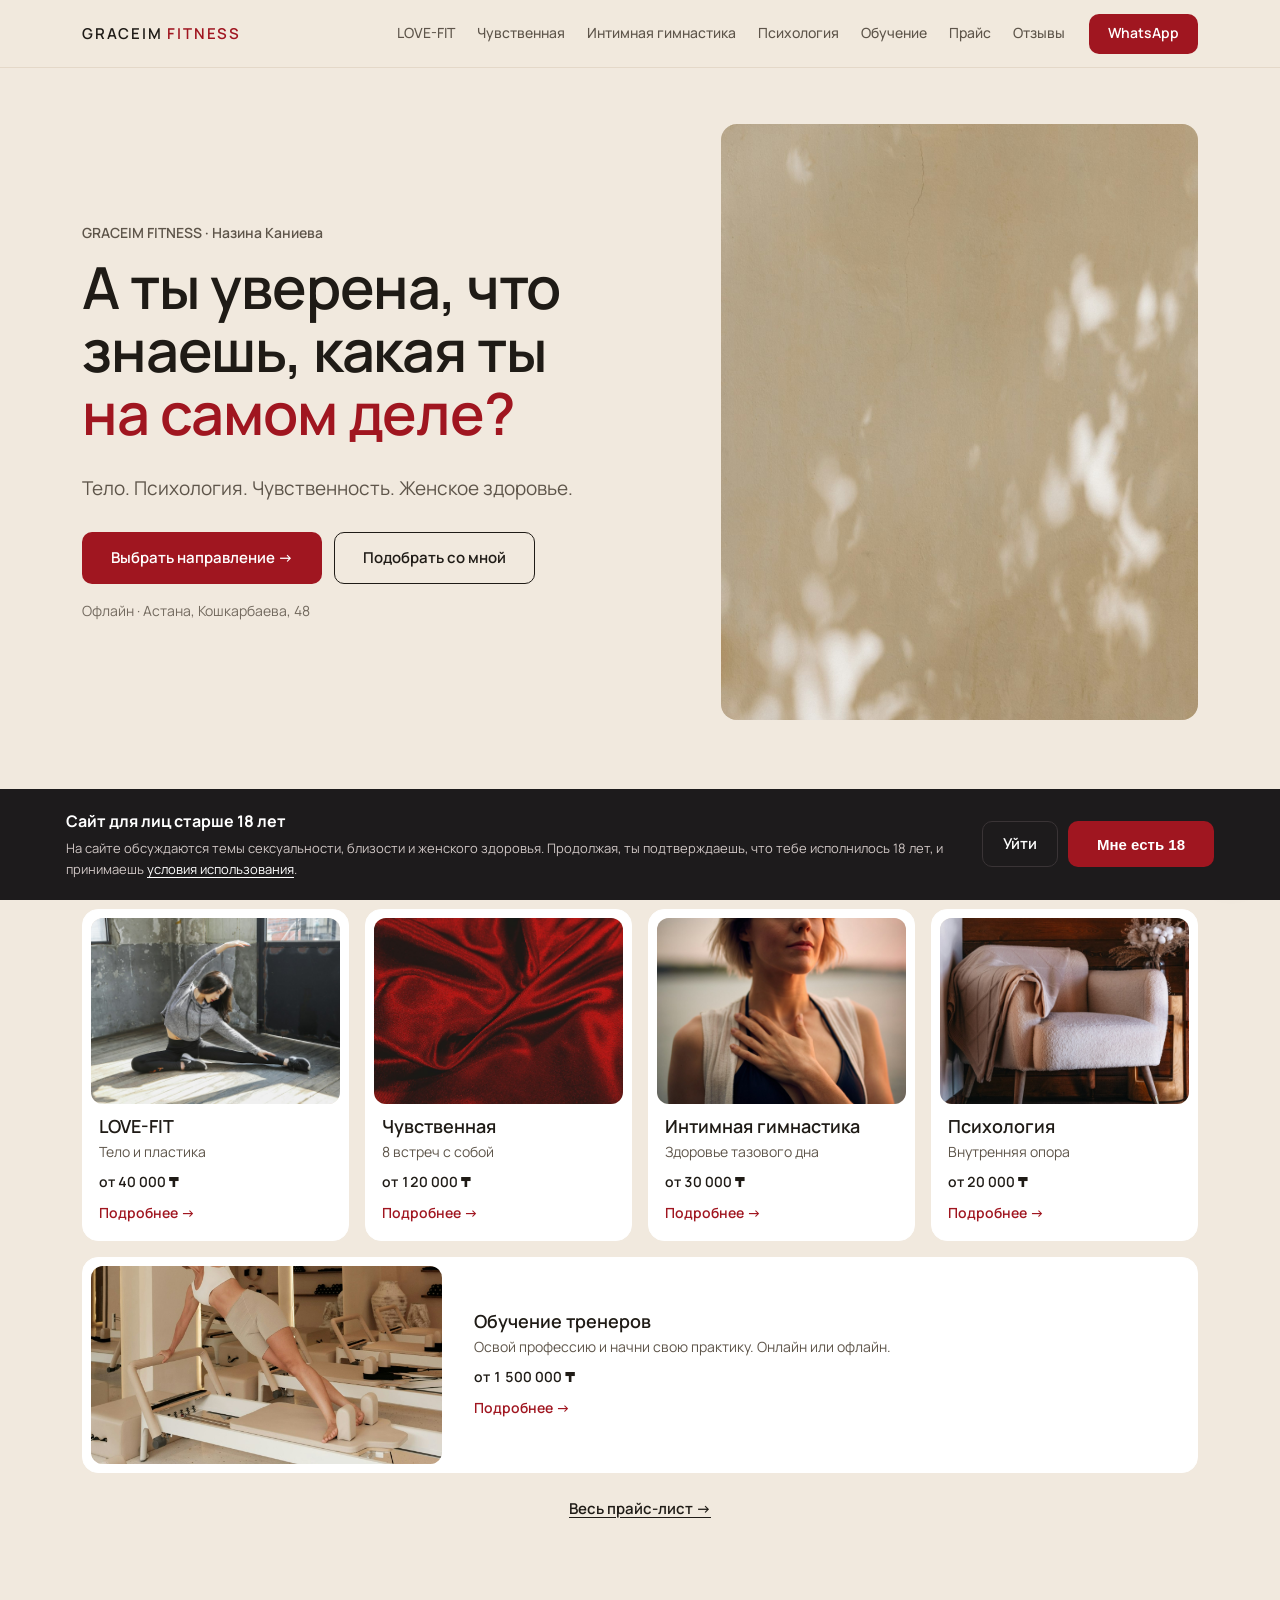
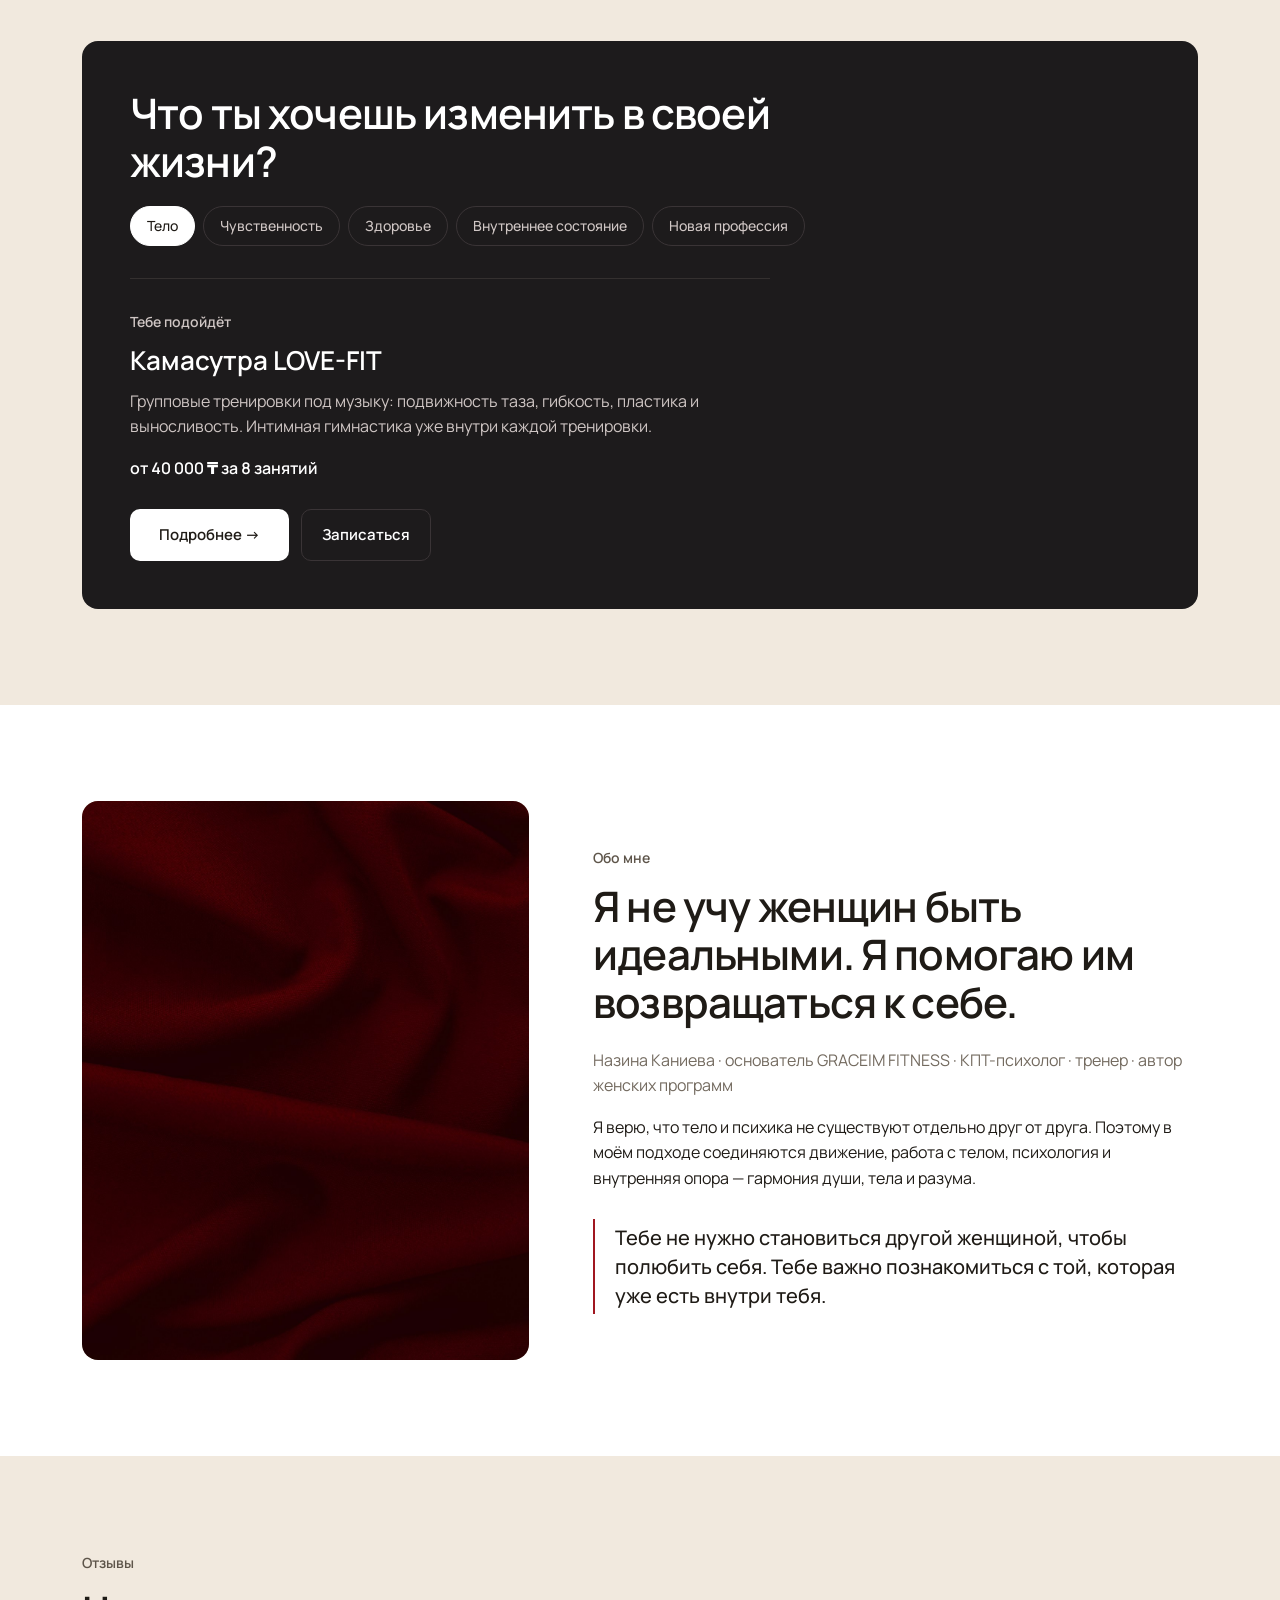
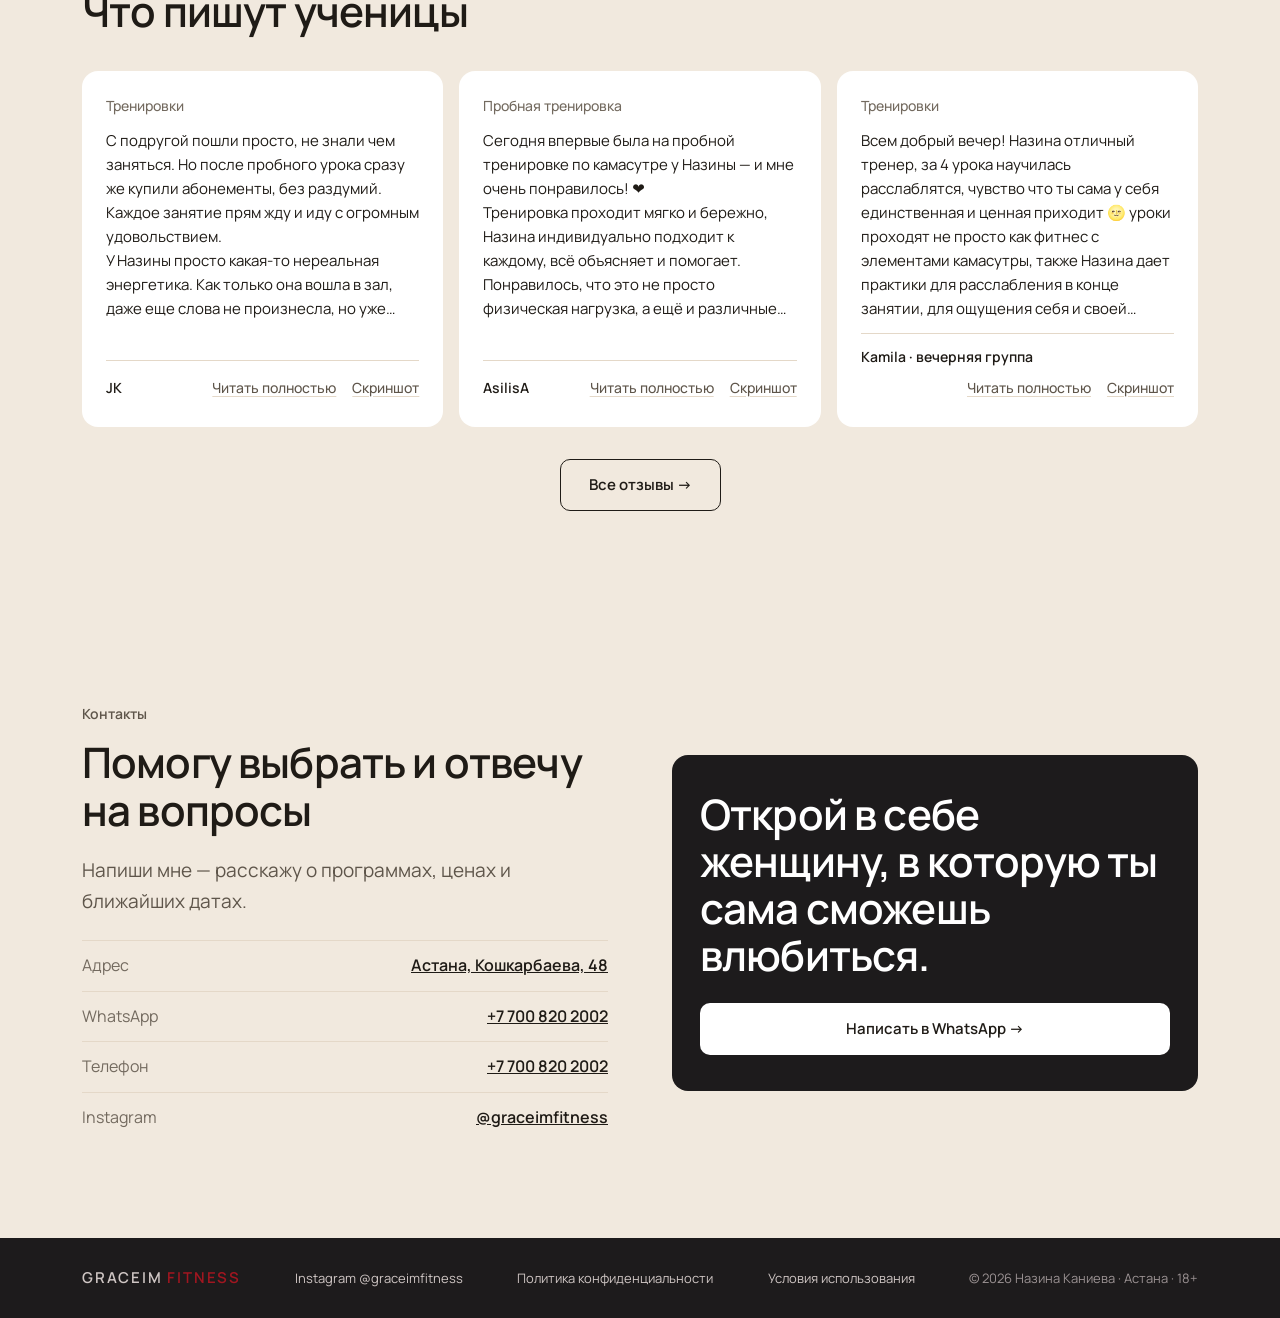
==== commit 5c18c681: "Иконки, превью ссылок, политика конфиденциальности, условия, 404 и sitemap Co-Authored-By: Claude Op" ====
--- a/index.html
+++ b/index.html
@@ -5,14 +5,26 @@
   <meta name="viewport" content="width=device-width, initial-scale=1, viewport-fit=cover">
   <title>GRACEIM FITNESS · Назина Каниева</title>
   <meta name="description" content="Женские программы, тренировки и психология в Астане: Камасутра LOVE-FIT, «Чувственная», интимная гимнастика, консультации КПТ-психолога и обучение тренеров.">
+  <link rel="canonical" href="https://graceimfitness.vercel.app/">
+  <meta property="og:url" content="https://graceimfitness.vercel.app/">
   <meta property="og:title" content="GRACEIM FITNESS · Назина Каниева">
   <meta property="og:description" content="Женские программы, тренировки и психология в Астане: Камасутра LOVE-FIT, «Чувственная», интимная гимнастика, консультации КПТ-психолога и обучение тренеров.">
   <meta property="og:type" content="website">
+  <meta property="og:locale" content="ru_RU">
+  <meta property="og:site_name" content="GRACEIM FITNESS">
+  <meta property="og:image" content="https://graceimfitness.vercel.app/assets/og-image.jpg">
+  <meta property="og:image:width" content="1200">
+  <meta property="og:image:height" content="630">
+  <meta name="twitter:card" content="summary_large_image">
+  <link rel="icon" href="/favicon.ico" sizes="any">
+  <link rel="icon" href="/assets/icons/favicon-32.png" type="image/png" sizes="32x32">
+  <link rel="apple-touch-icon" href="/assets/icons/apple-touch-icon.png">
+  <link rel="manifest" href="/site.webmanifest">
   <meta name="theme-color" content="#f1e9de">
   <link rel="preconnect" href="https://fonts.googleapis.com">
   <link rel="preconnect" href="https://fonts.gstatic.com" crossorigin>
   <link href="https://fonts.googleapis.com/css2?family=Manrope:wght@400;500;600&display=swap" rel="stylesheet">
-  <link rel="stylesheet" href="styles.css?v=8">
+  <link rel="stylesheet" href="styles.css?v=9">
 </head>
 <body>
 
@@ -144,6 +156,8 @@
   <div class="container footer__inner">
     <a href="index.html" class="logo logo--light">GRACEIM <span>FITNESS</span></a>
     <a href="#" data-ig target="_blank" rel="noopener">Instagram @graceimfitness</a>
+    <a href="privacy.html">Политика конфиденциальности</a>
+    <a href="terms.html">Условия использования</a>
     <span>© <span data-year></span> Назина Каниева · Астана · 18+</span>
   </div>
 </footer>
@@ -167,7 +181,7 @@
   <div class="age__inner">
     <div>
       <b>Сайт для лиц старше 18 лет</b>
-      <p>На сайте обсуждаются темы сексуальности, близости и женского здоровья. Продолжая, ты подтверждаешь, что тебе исполнилось 18 лет.</p>
+      <p>На сайте обсуждаются темы сексуальности, близости и женского здоровья. Продолжая, ты подтверждаешь, что тебе исполнилось 18 лет, и принимаешь <a href="terms.html">условия использования</a>.</p>
     </div>
     <div class="age__actions">
       <a class="btn btn--line btn--line-light" href="https://www.google.com">Уйти</a>
@@ -176,7 +190,7 @@
   </div>
 </div>
 
-<script src="reviews.js?v=8"></script>
-<script src="script.js?v=8"></script>
+<script src="reviews.js?v=9"></script>
+<script src="script.js?v=9"></script>
 </body>
 </html>
--- a/styles.css
+++ b/styles.css
@@ -545,3 +545,11 @@
   html { scroll-behavior: auto; }
   .lock.is-open, .lock-reveal { animation: none; }
 }
+
+/* ---------- Документы ---------- */
+.legal h2 { font-size: 20px; font-weight: 600; margin: 40px 0 12px; letter-spacing: 0; }
+.legal p, .legal li { color: var(--ink-soft); }
+.legal ul { padding-left: 20px; margin: 0 0 16px; }
+.legal li { margin-bottom: 8px; }
+.legal a { color: var(--ink); text-underline-offset: 3px; cursor: pointer; }
+.age p a { color: #fff; text-underline-offset: 3px; }
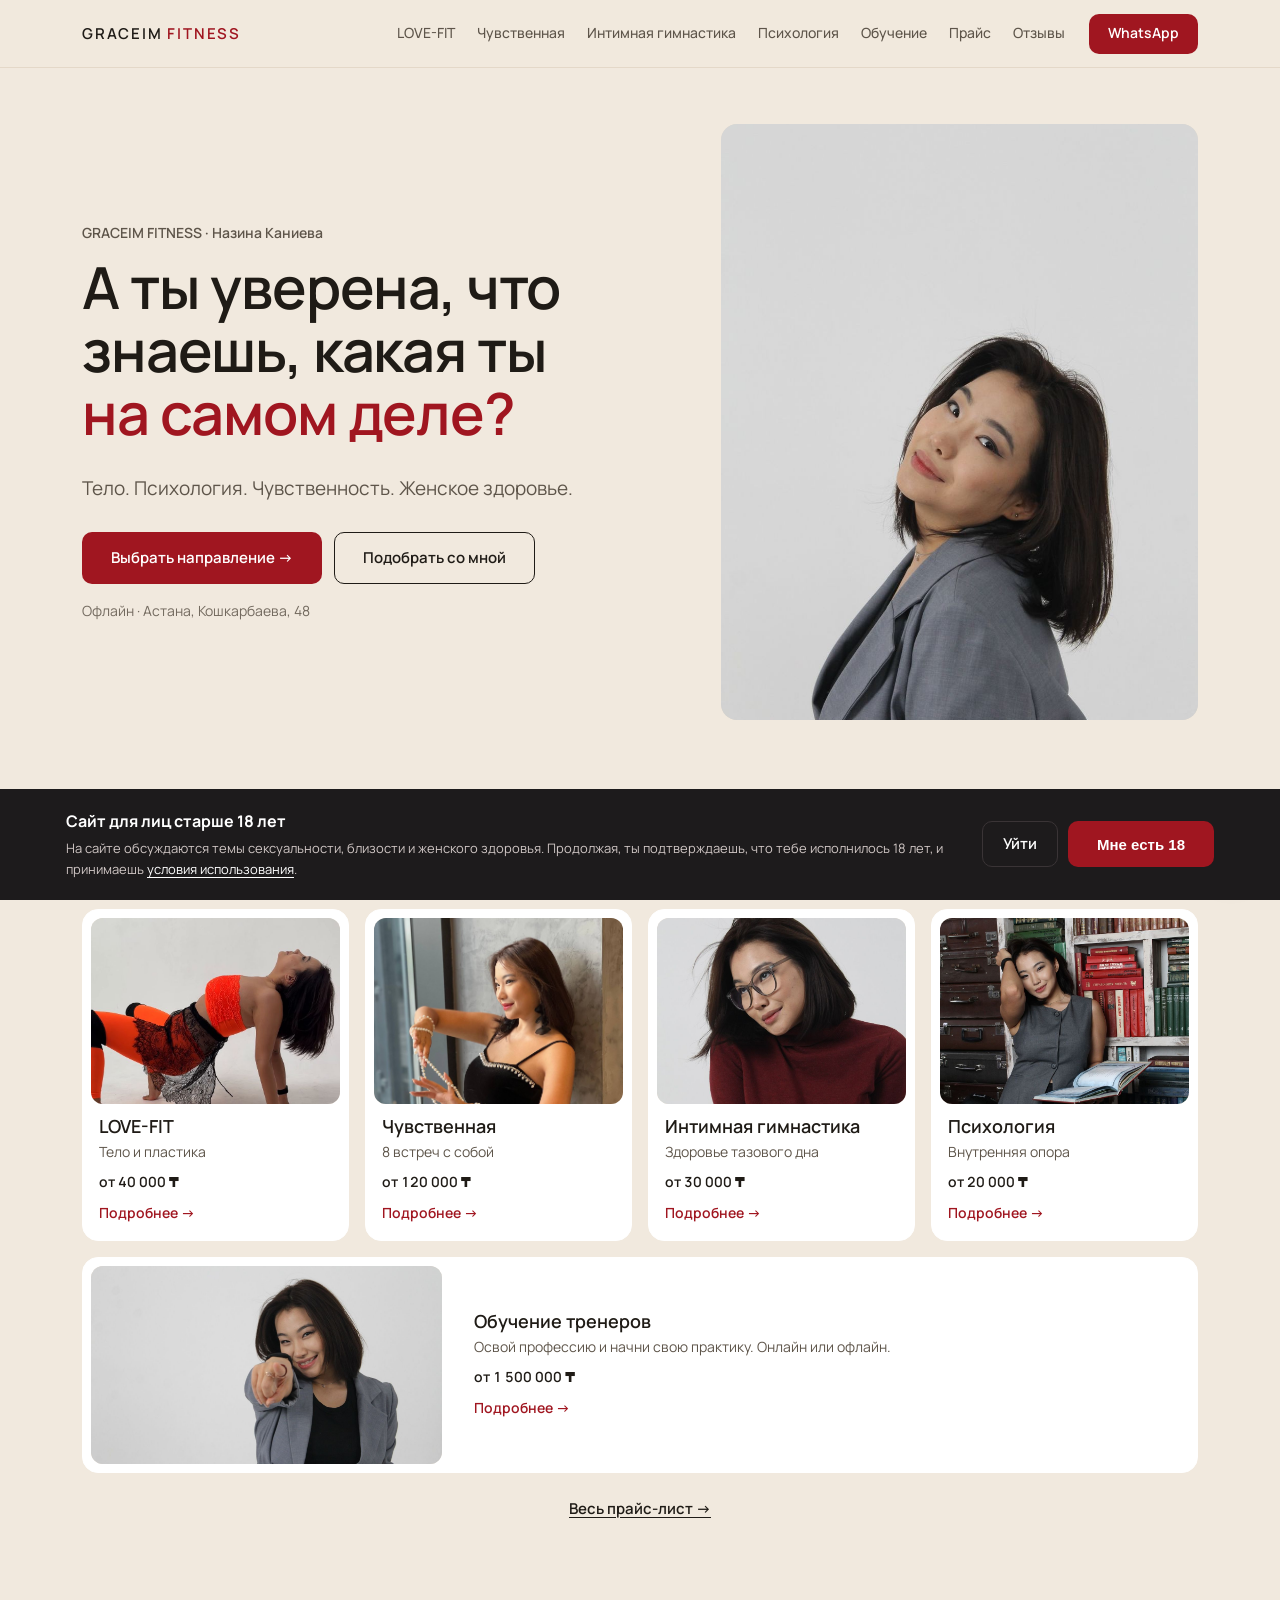
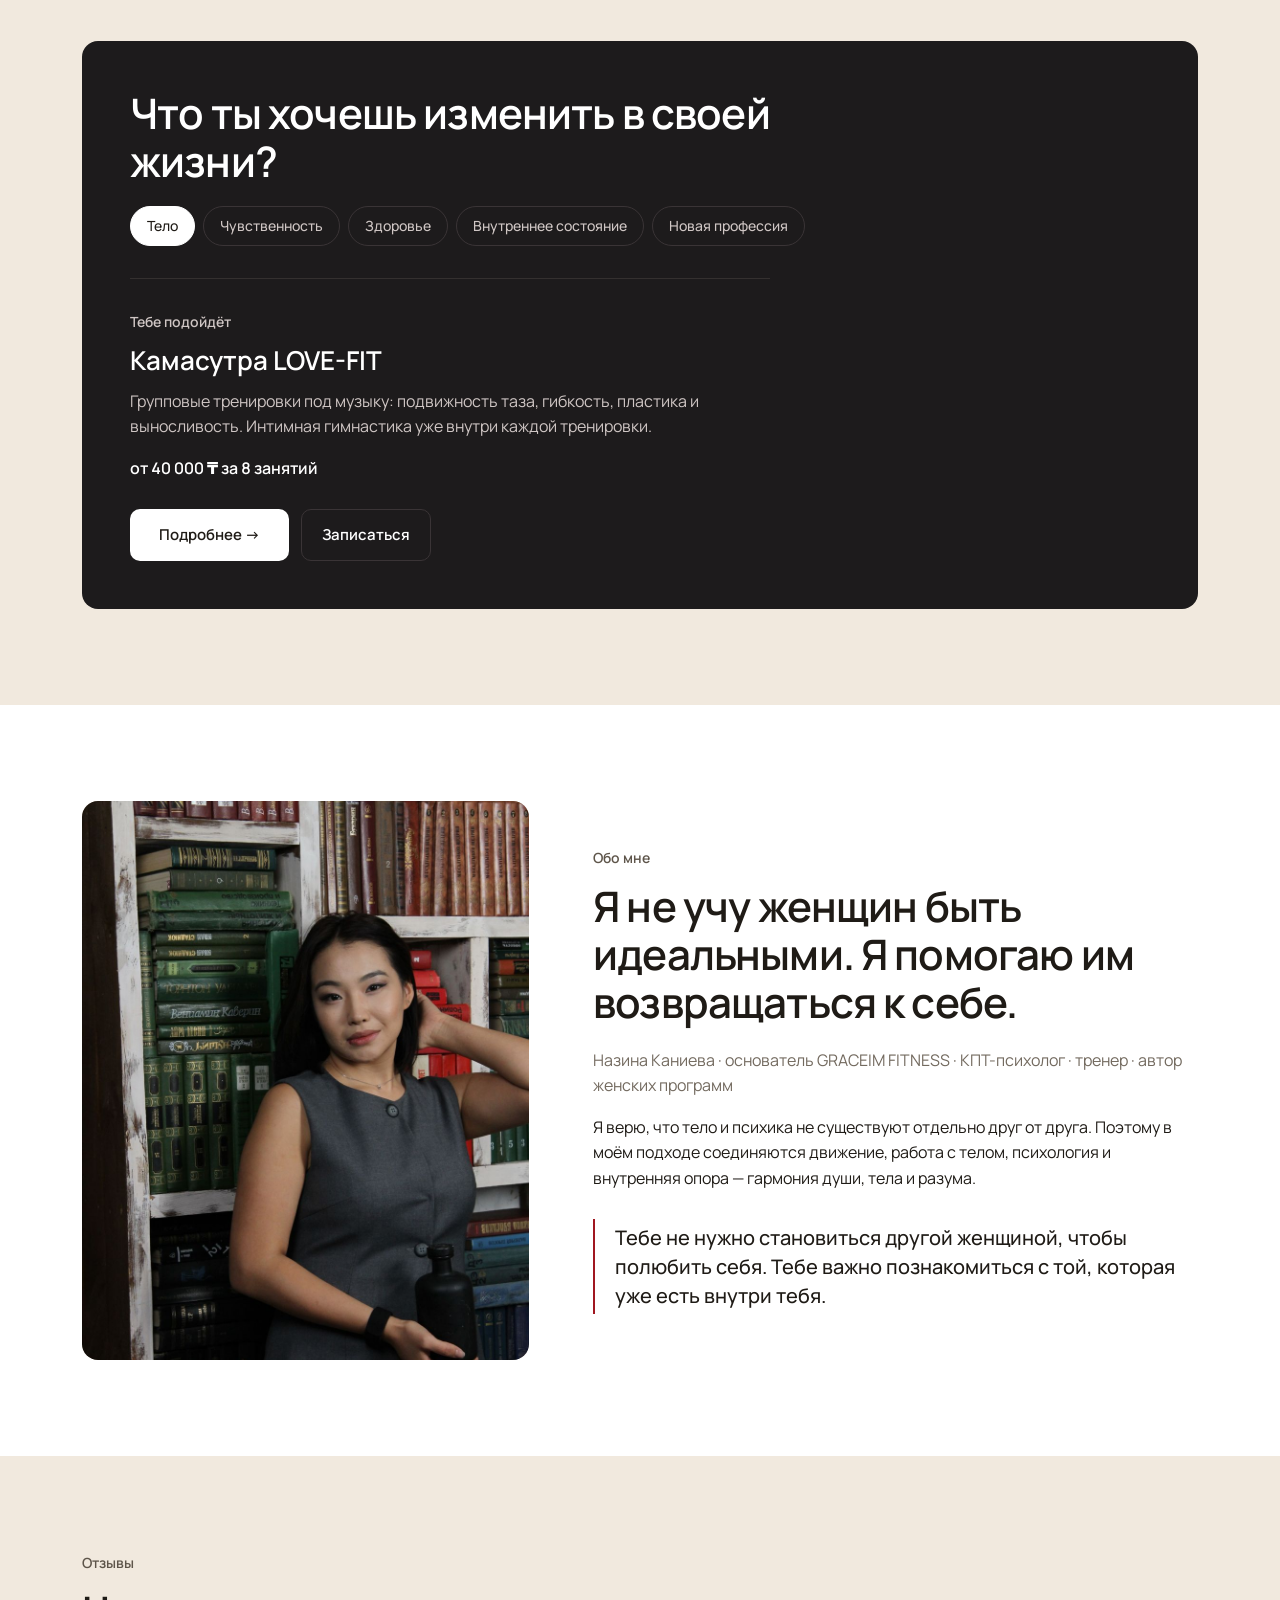
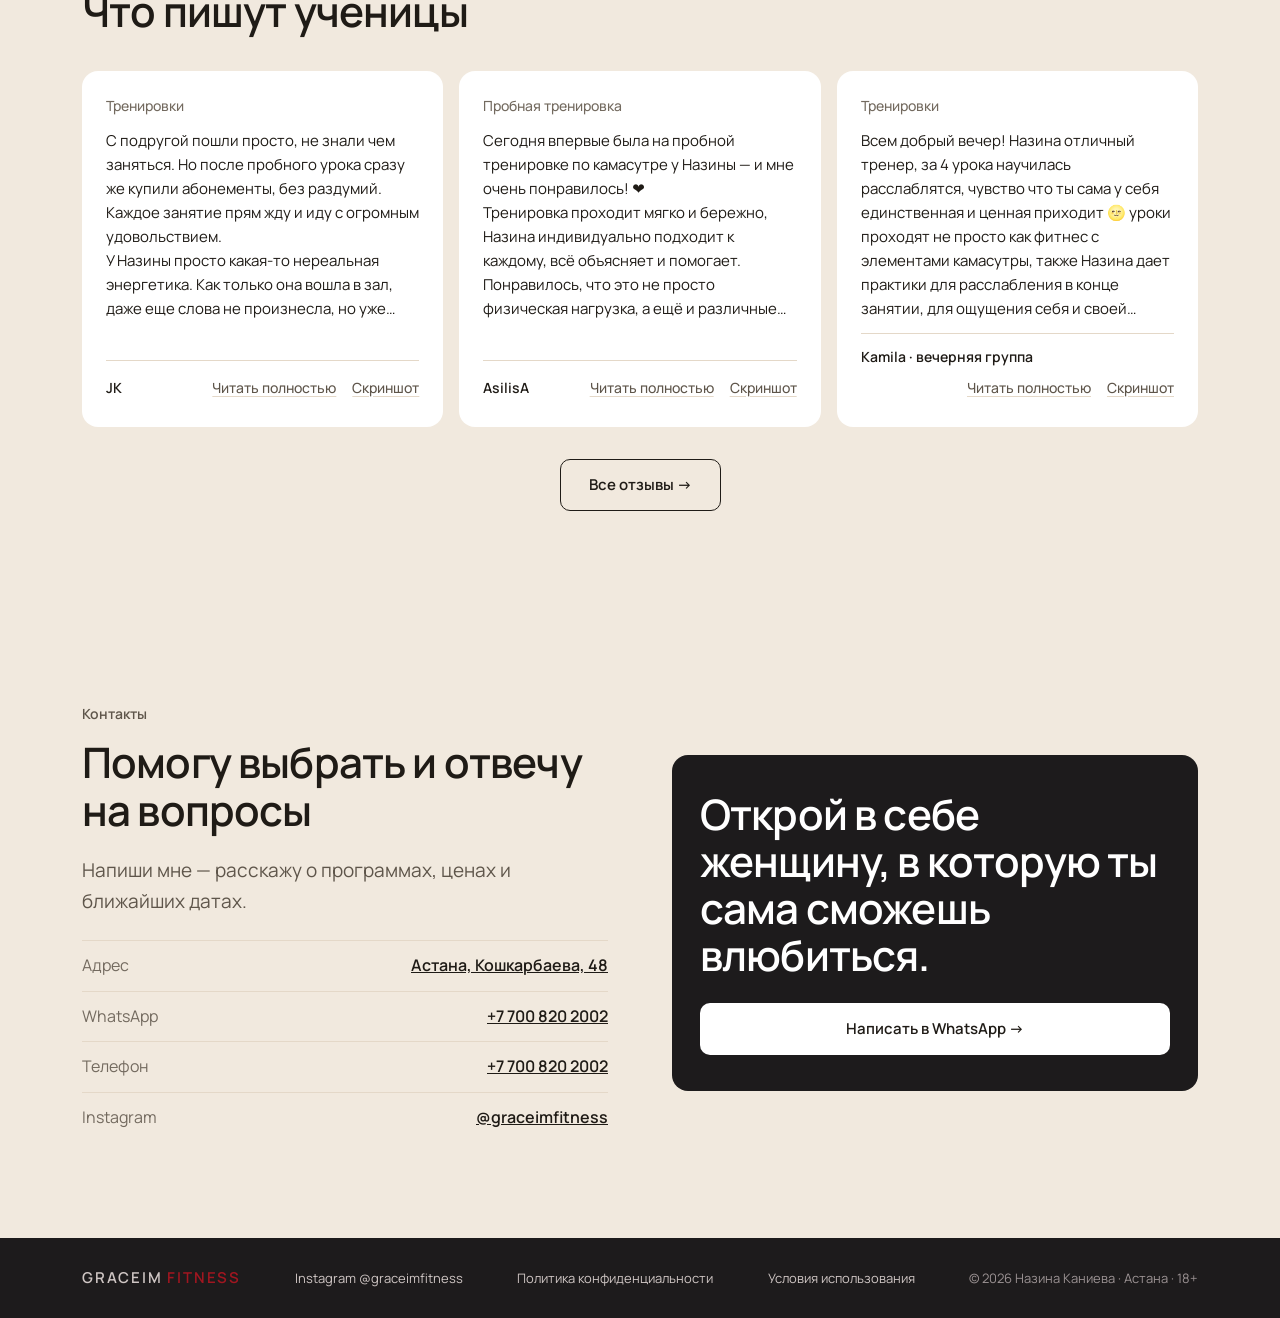
==== commit 3121a06f: "Фото и видео Назины вместо временных: страницы направлений, галерея «Чувственной», превью ссылки Co-" ====
--- a/index.html
+++ b/index.html
@@ -24,7 +24,7 @@
   <link rel="preconnect" href="https://fonts.googleapis.com">
   <link rel="preconnect" href="https://fonts.gstatic.com" crossorigin>
   <link href="https://fonts.googleapis.com/css2?family=Manrope:wght@400;500;600&display=swap" rel="stylesheet">
-  <link rel="stylesheet" href="styles.css?v=9">
+  <link rel="stylesheet" href="styles.css?v=10">
 </head>
 <body>
 
@@ -190,7 +190,7 @@
   </div>
 </div>
 
-<script src="reviews.js?v=9"></script>
-<script src="script.js?v=9"></script>
+<script src="reviews.js?v=10"></script>
+<script src="script.js?v=10"></script>
 </body>
 </html>
--- a/styles.css
+++ b/styles.css
@@ -139,7 +139,9 @@
   content: attr(data-label); position: absolute; left: 16px; right: 16px; bottom: 12px;
   font-size: 13px; color: var(--muted);
 }
-.ph img { position: absolute; inset: 0; z-index: 1; width: 100%; height: 100%; object-fit: cover; }
+.ph img, .ph video { position: absolute; inset: 0; z-index: 1; width: 100%; height: 100%; object-fit: cover; object-position: 50% 30%; }
+.ph--video { background: var(--dark); }
+@media (max-width: 899px) { .page-hero__photo.ph--video { --ar: 4 / 5; } }
 
 /* ---------- Hero (главная) ---------- */
 .hero { padding: 24px 0 48px; }
@@ -553,3 +555,12 @@
 .legal li { margin-bottom: 8px; }
 .legal a { color: var(--ink); text-underline-offset: 3px; cursor: pointer; }
 .age p a { color: #fff; text-underline-offset: 3px; }
+
+/* ---------- Галерея «Атмосфера» ---------- */
+.gallery { display: grid; grid-template-columns: 1fr 1fr; gap: 12px; }
+.gallery .ph { --ar: 3 / 4; border-radius: var(--radius); }
+.gallery__video { grid-column: 1 / -1; --ar: 9 / 16 !important; max-height: 640px; }
+@media (min-width: 900px) {
+  .gallery { grid-template-columns: 1.2fr 1fr 1fr; grid-template-rows: auto auto; gap: 16px; }
+  .gallery__video { grid-column: 1; grid-row: 1 / span 2; max-height: none; height: 100%; aspect-ratio: auto; }
+}
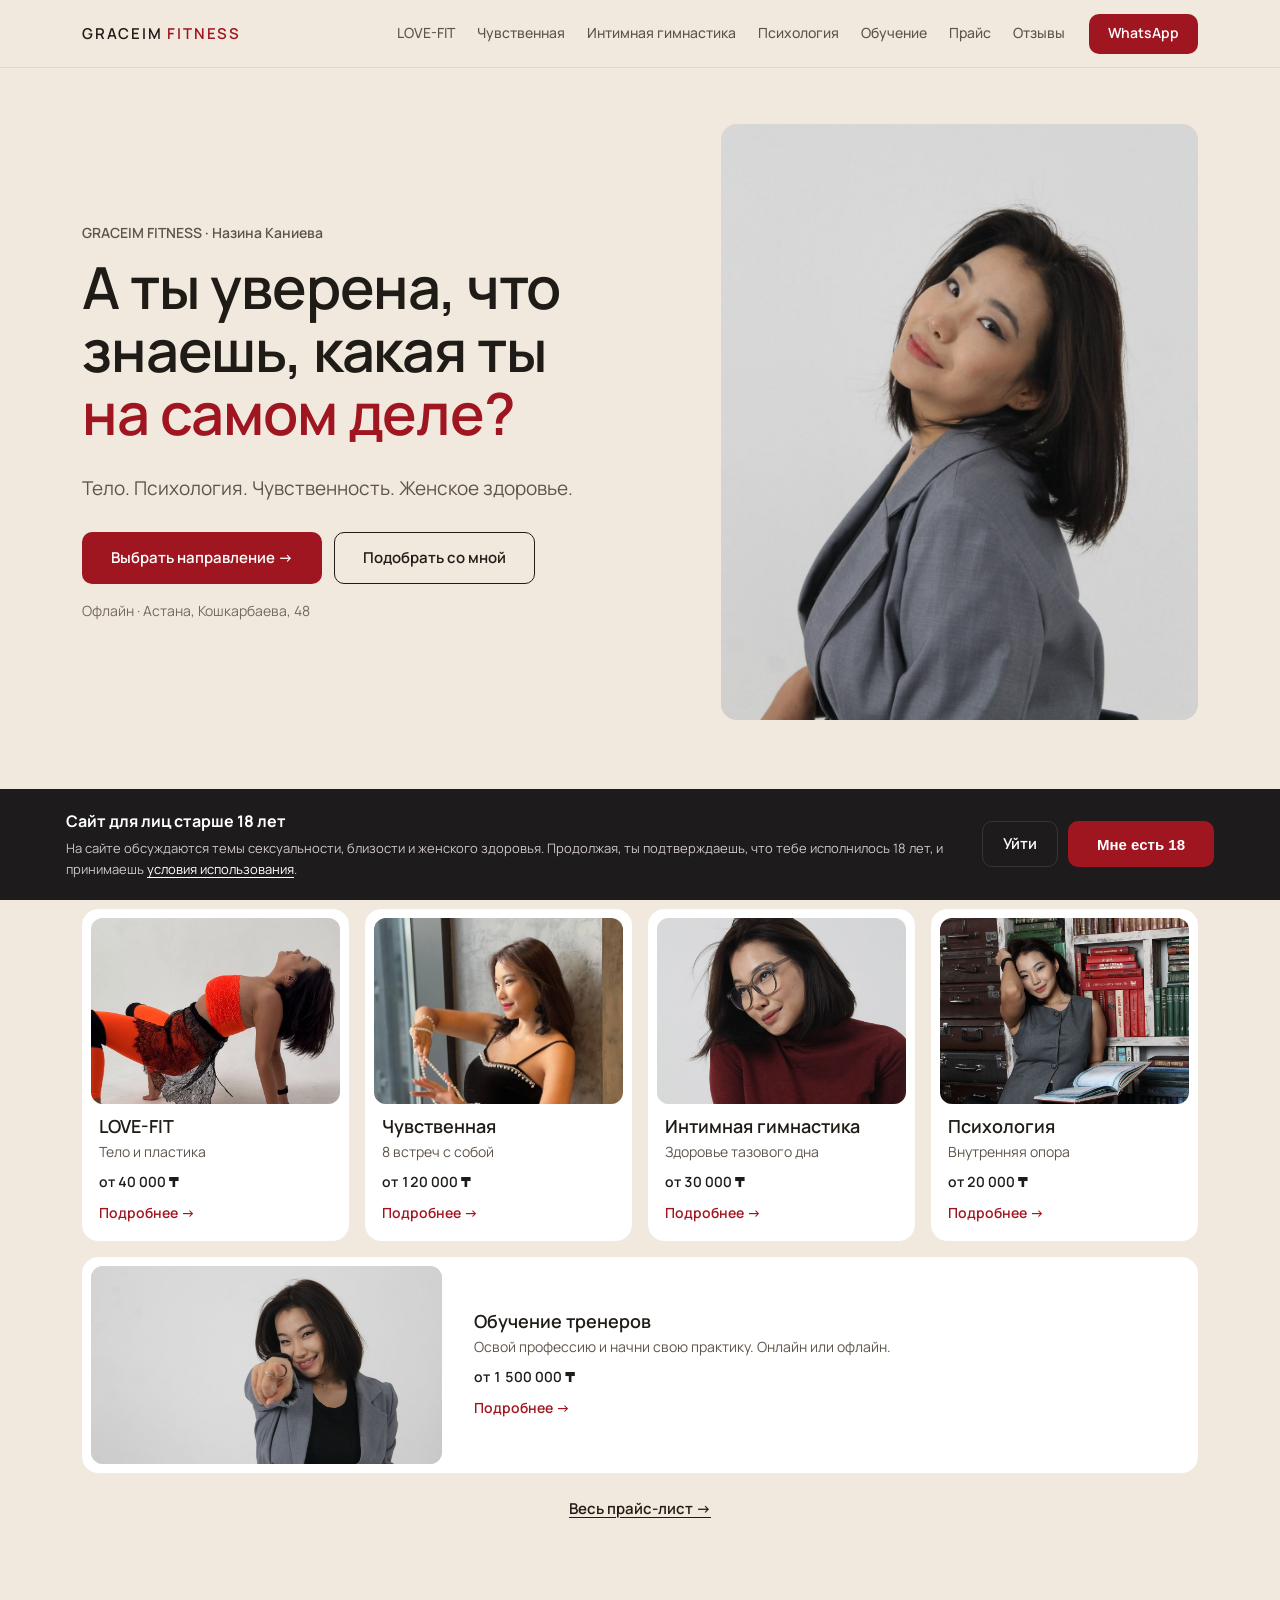
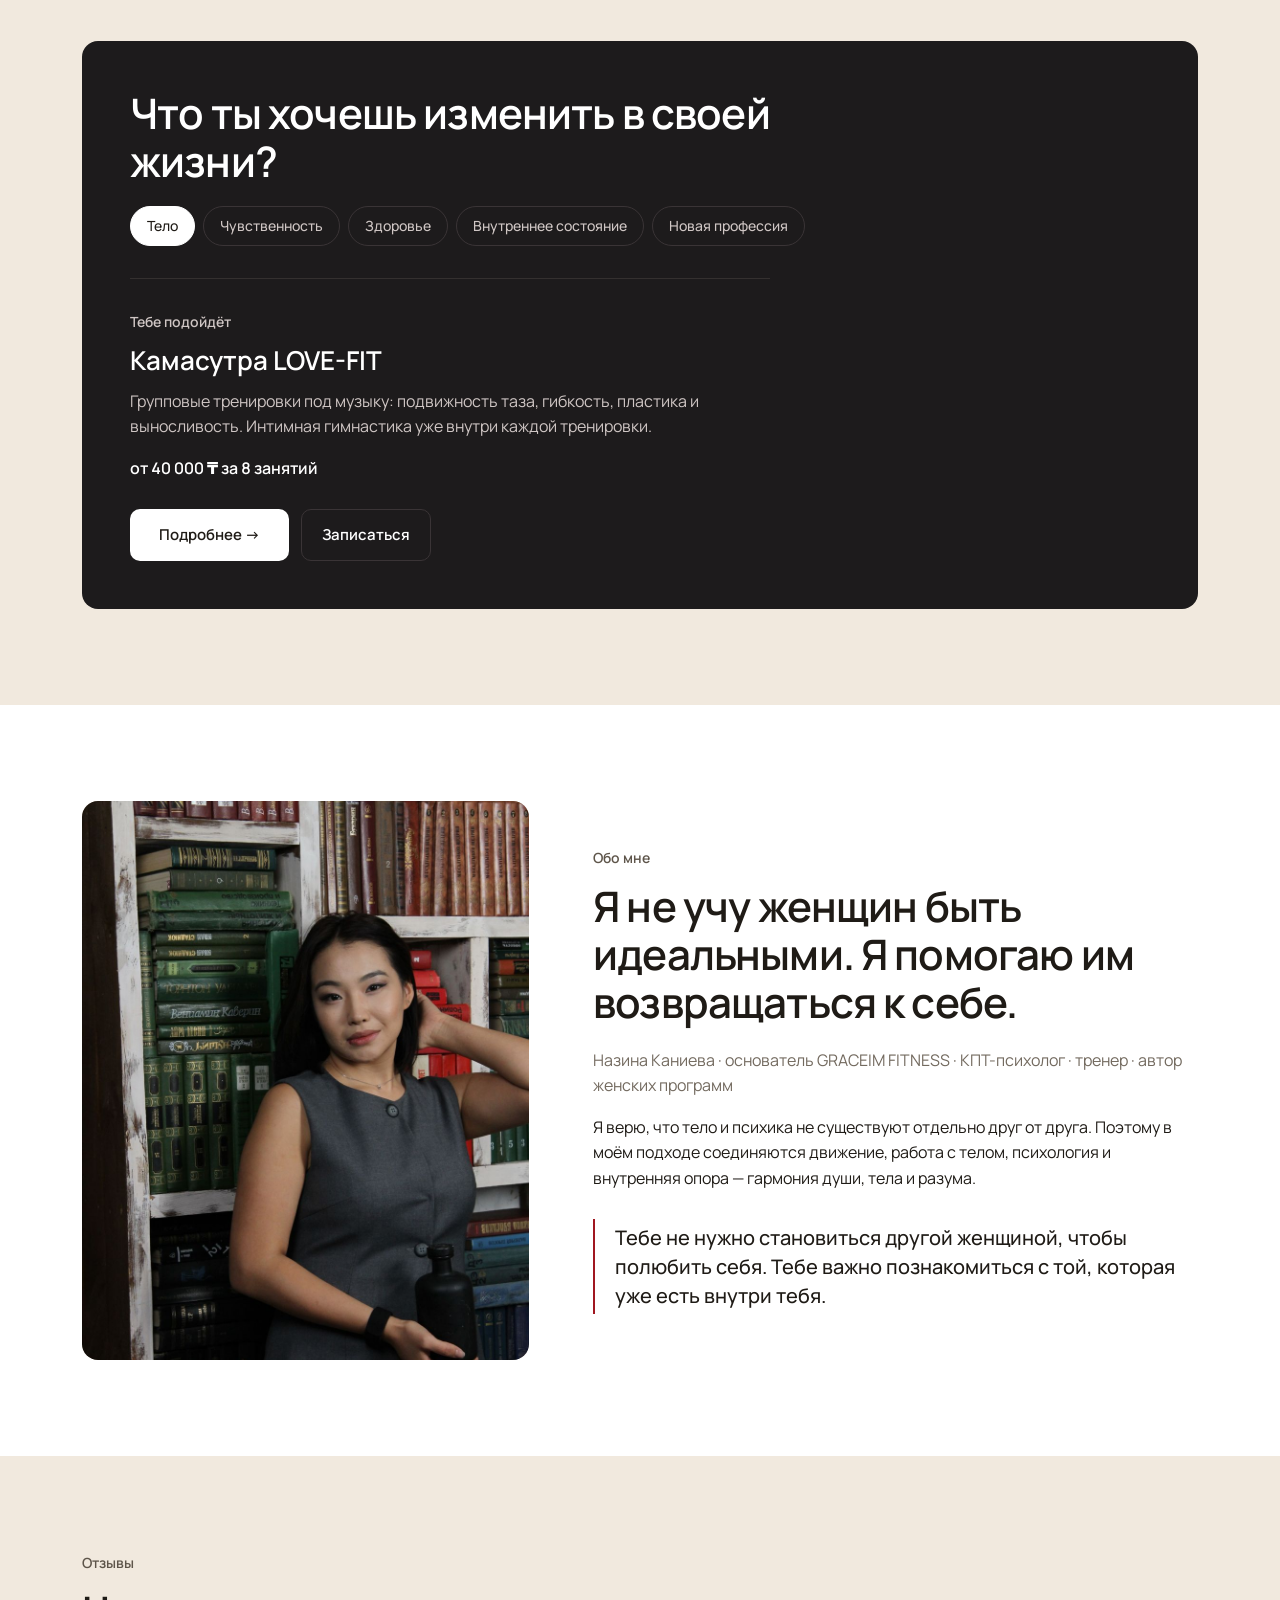
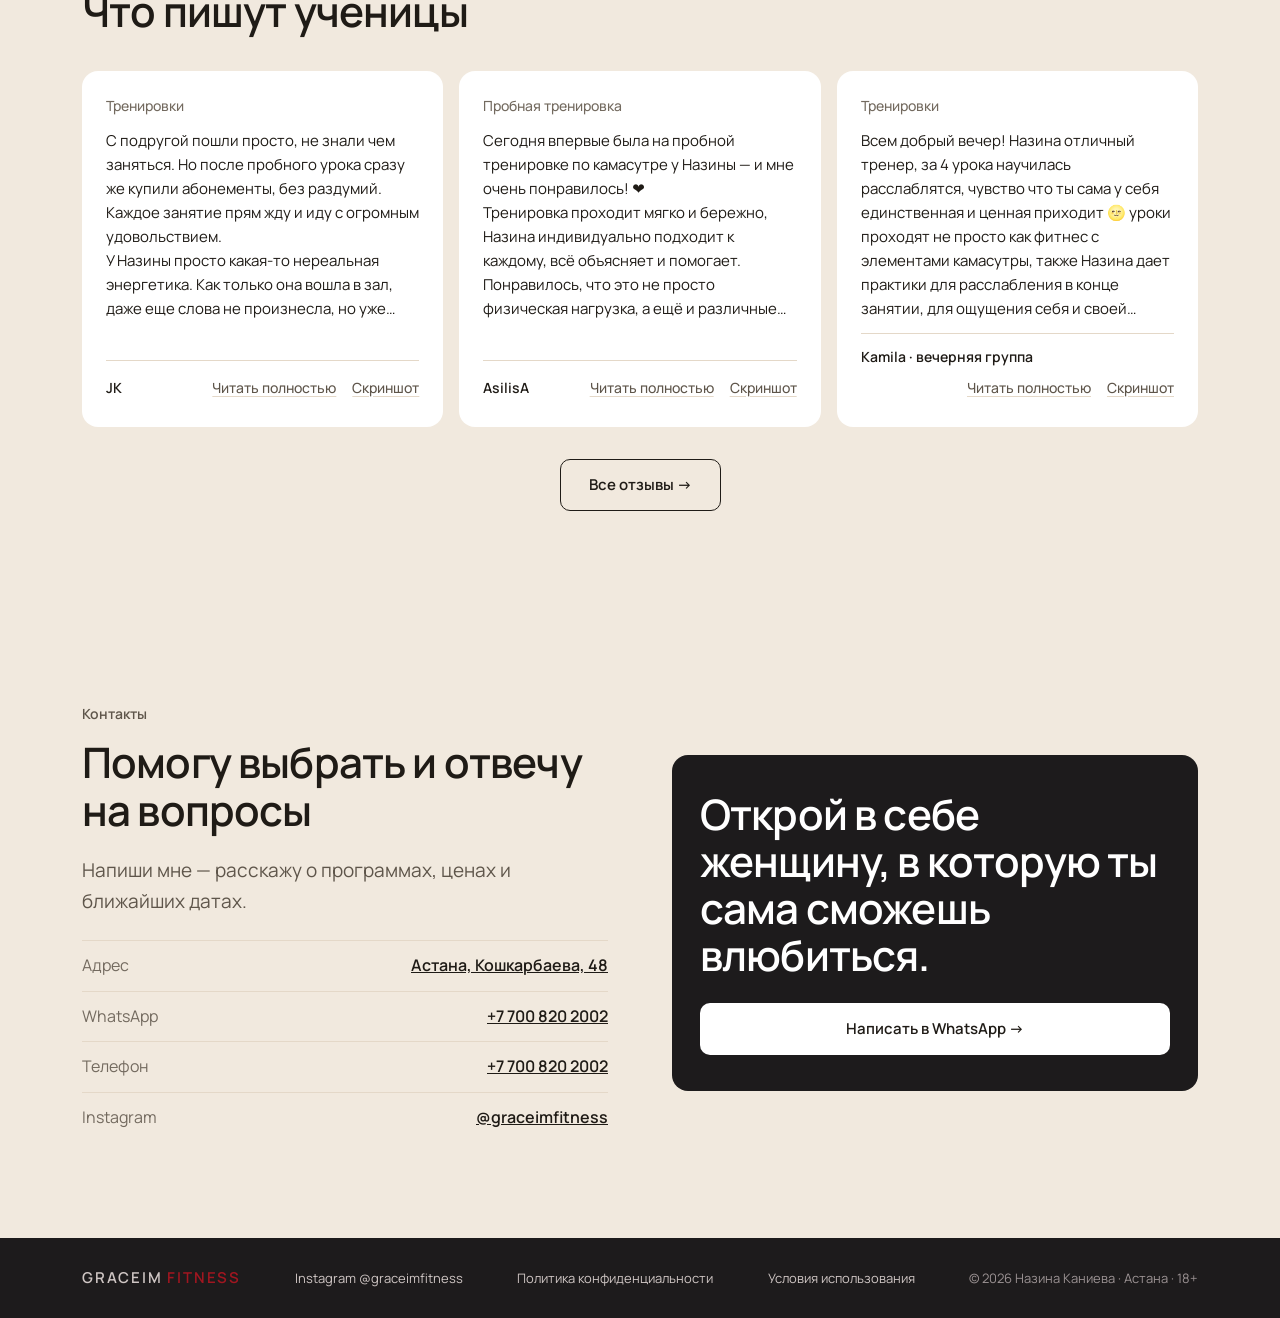
==== commit a2911d83: "Главное фото: убрать пустой фон сверху, квадратная рамка на телефоне Co-Authored-By: Claude Opus 5.5" ====
--- a/index.html
+++ b/index.html
@@ -24,7 +24,7 @@
   <link rel="preconnect" href="https://fonts.googleapis.com">
   <link rel="preconnect" href="https://fonts.gstatic.com" crossorigin>
   <link href="https://fonts.googleapis.com/css2?family=Manrope:wght@400;500;600&display=swap" rel="stylesheet">
-  <link rel="stylesheet" href="styles.css?v=10">
+  <link rel="stylesheet" href="styles.css?v=11">
 </head>
 <body>
 
@@ -190,7 +190,7 @@
   </div>
 </div>
 
-<script src="reviews.js?v=10"></script>
-<script src="script.js?v=10"></script>
+<script src="reviews.js?v=11"></script>
+<script src="script.js?v=11"></script>
 </body>
 </html>
--- a/styles.css
+++ b/styles.css
@@ -146,7 +146,7 @@
 /* ---------- Hero (главная) ---------- */
 .hero { padding: 24px 0 48px; }
 .hero__grid { display: grid; gap: 24px; }
-.hero__photo { --ar: 4 / 3; border-radius: var(--radius); }
+.hero__photo { --ar: 1 / 1; border-radius: var(--radius); }
 .hero__title { font-weight: 600; font-size: clamp(32px, 5vw, 58px); line-height: 1.08; }
 .hero__title em { font-style: normal; color: var(--red); }
 .hero__lead { font-size: clamp(17px, 1.7vw, 19px); color: var(--ink-soft); max-width: 560px; }
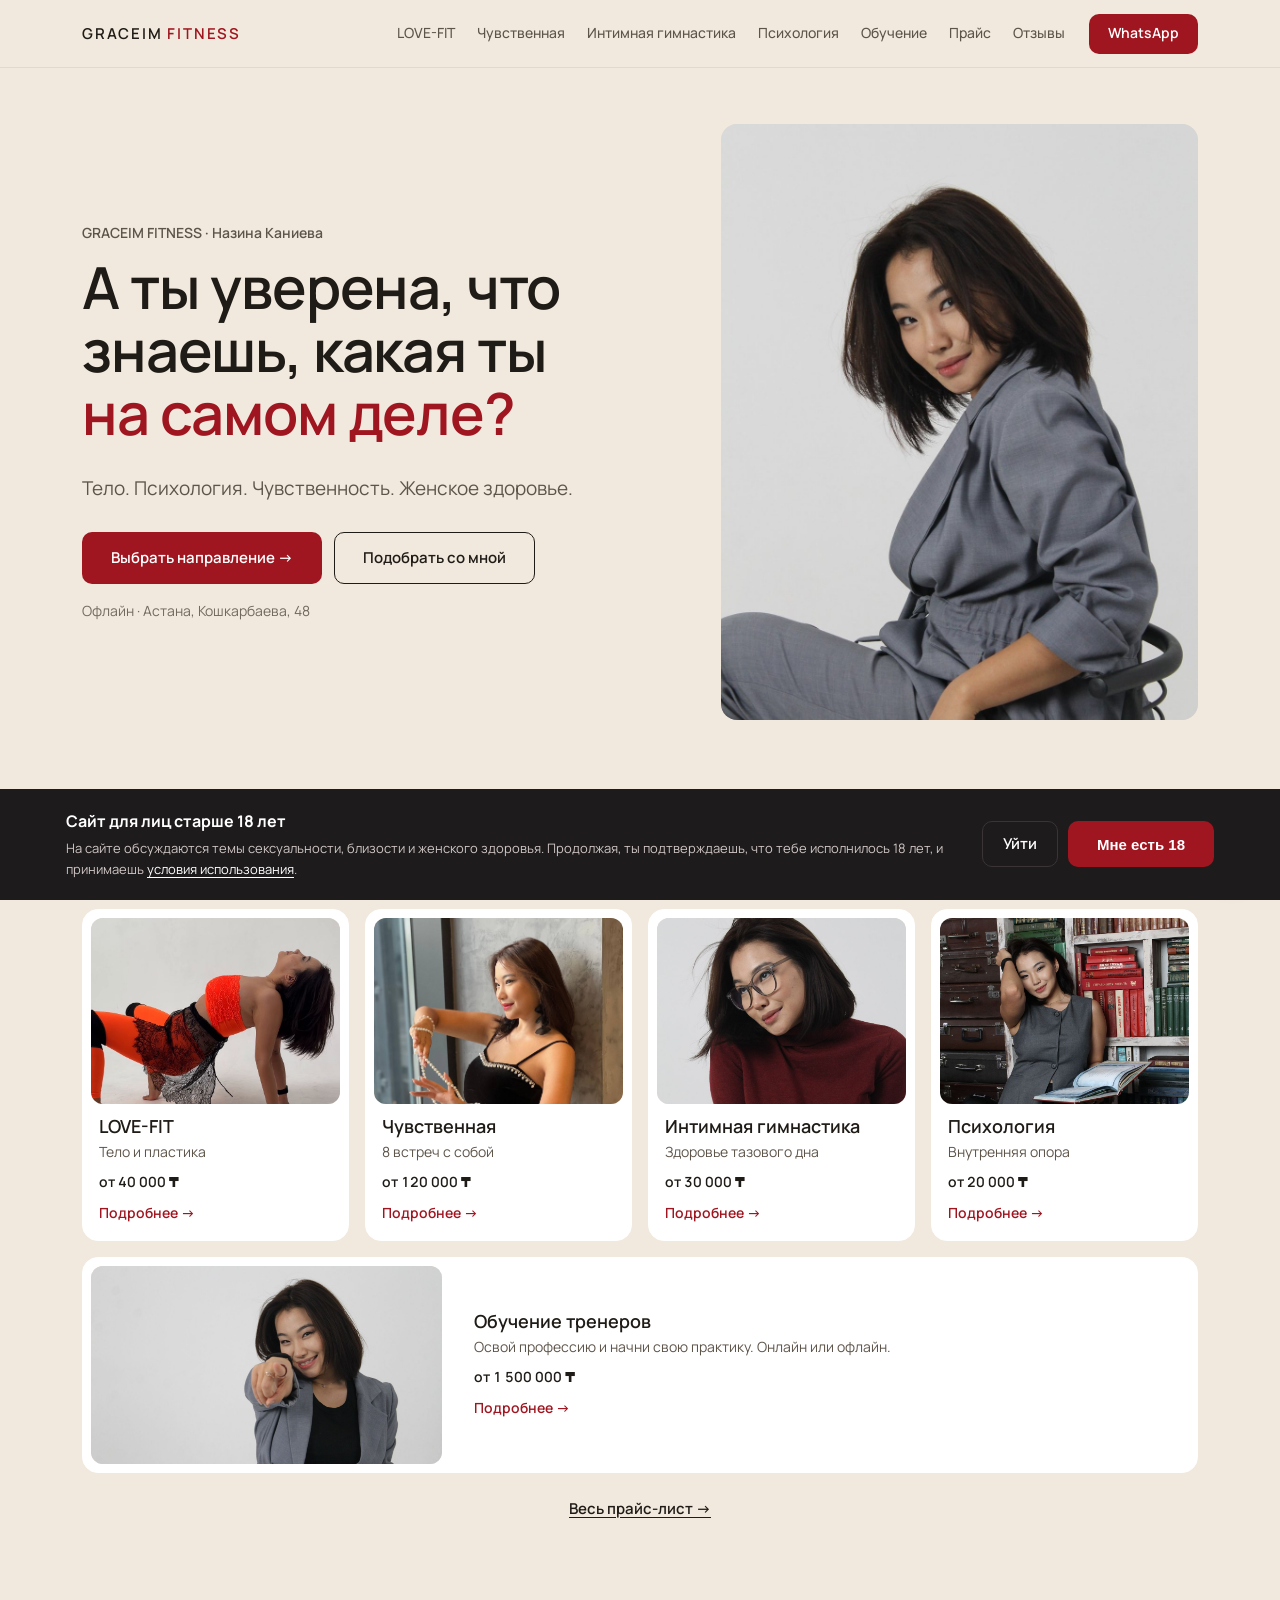
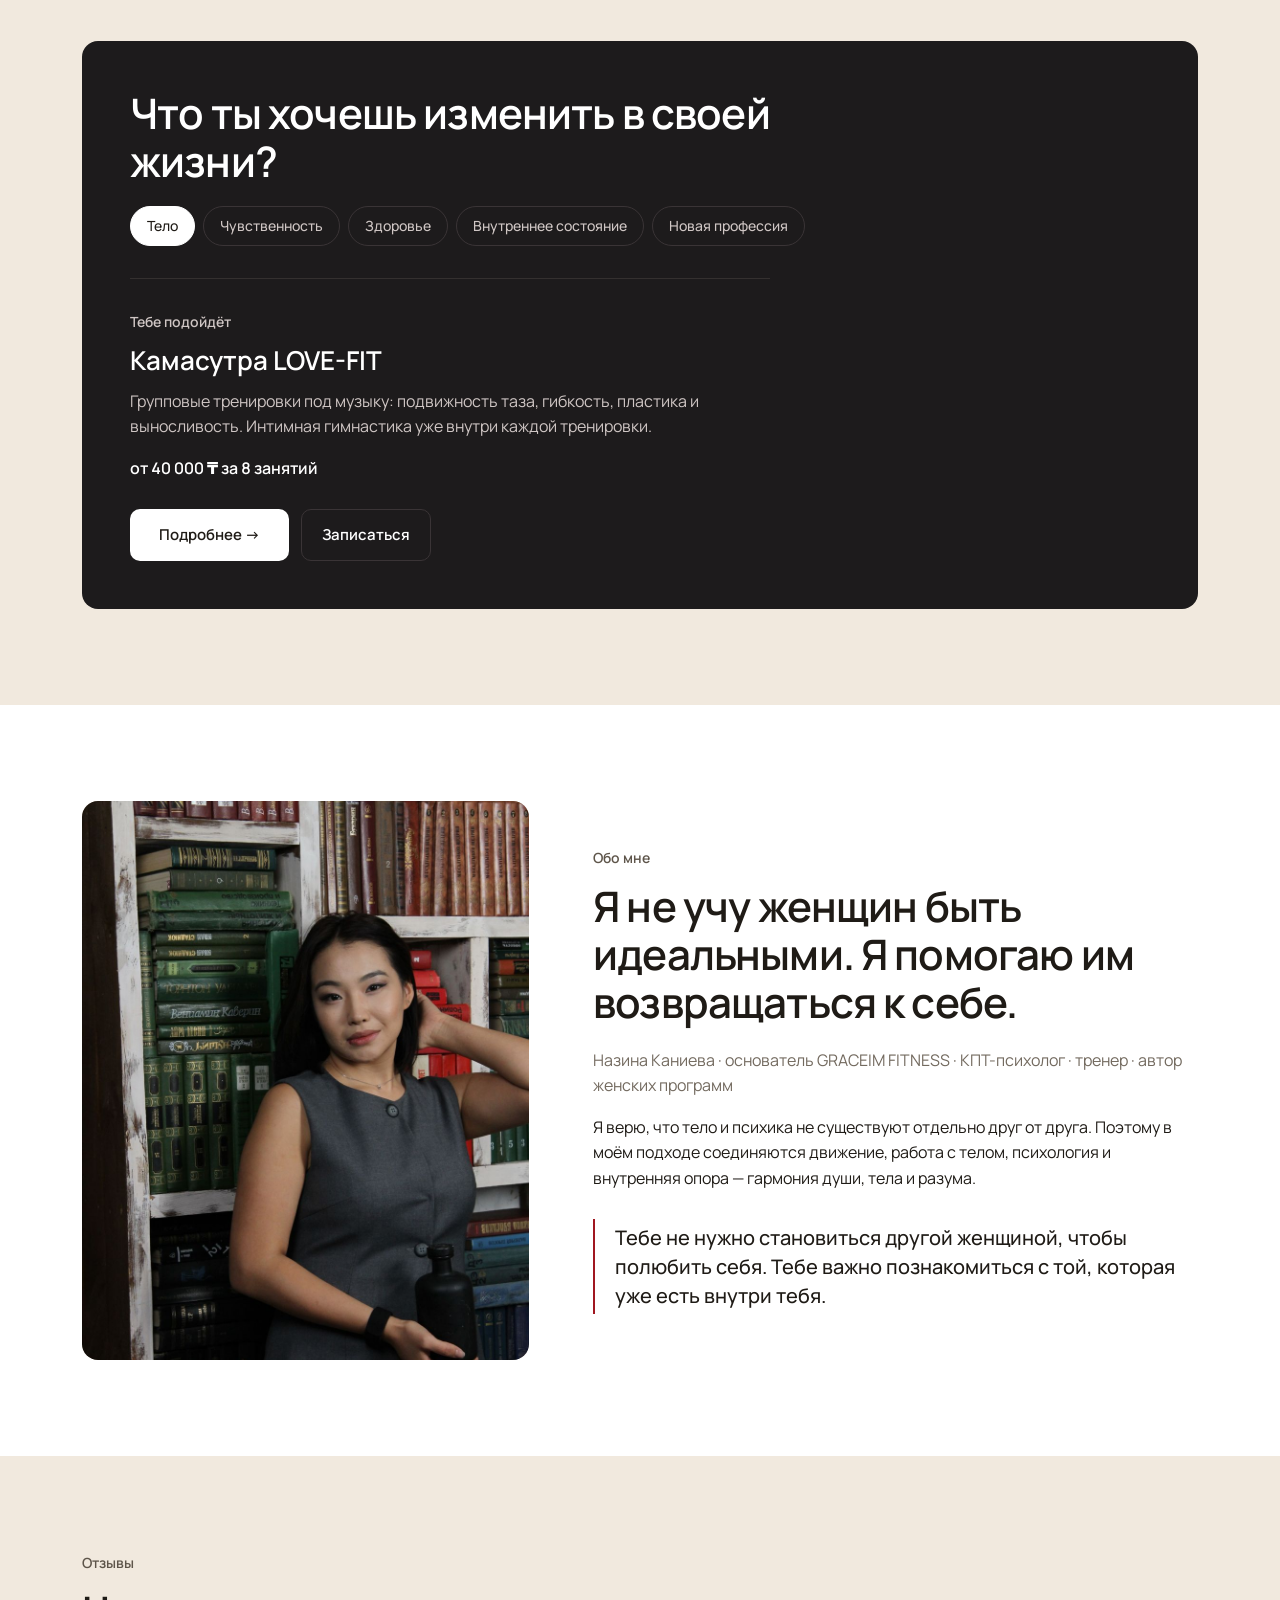
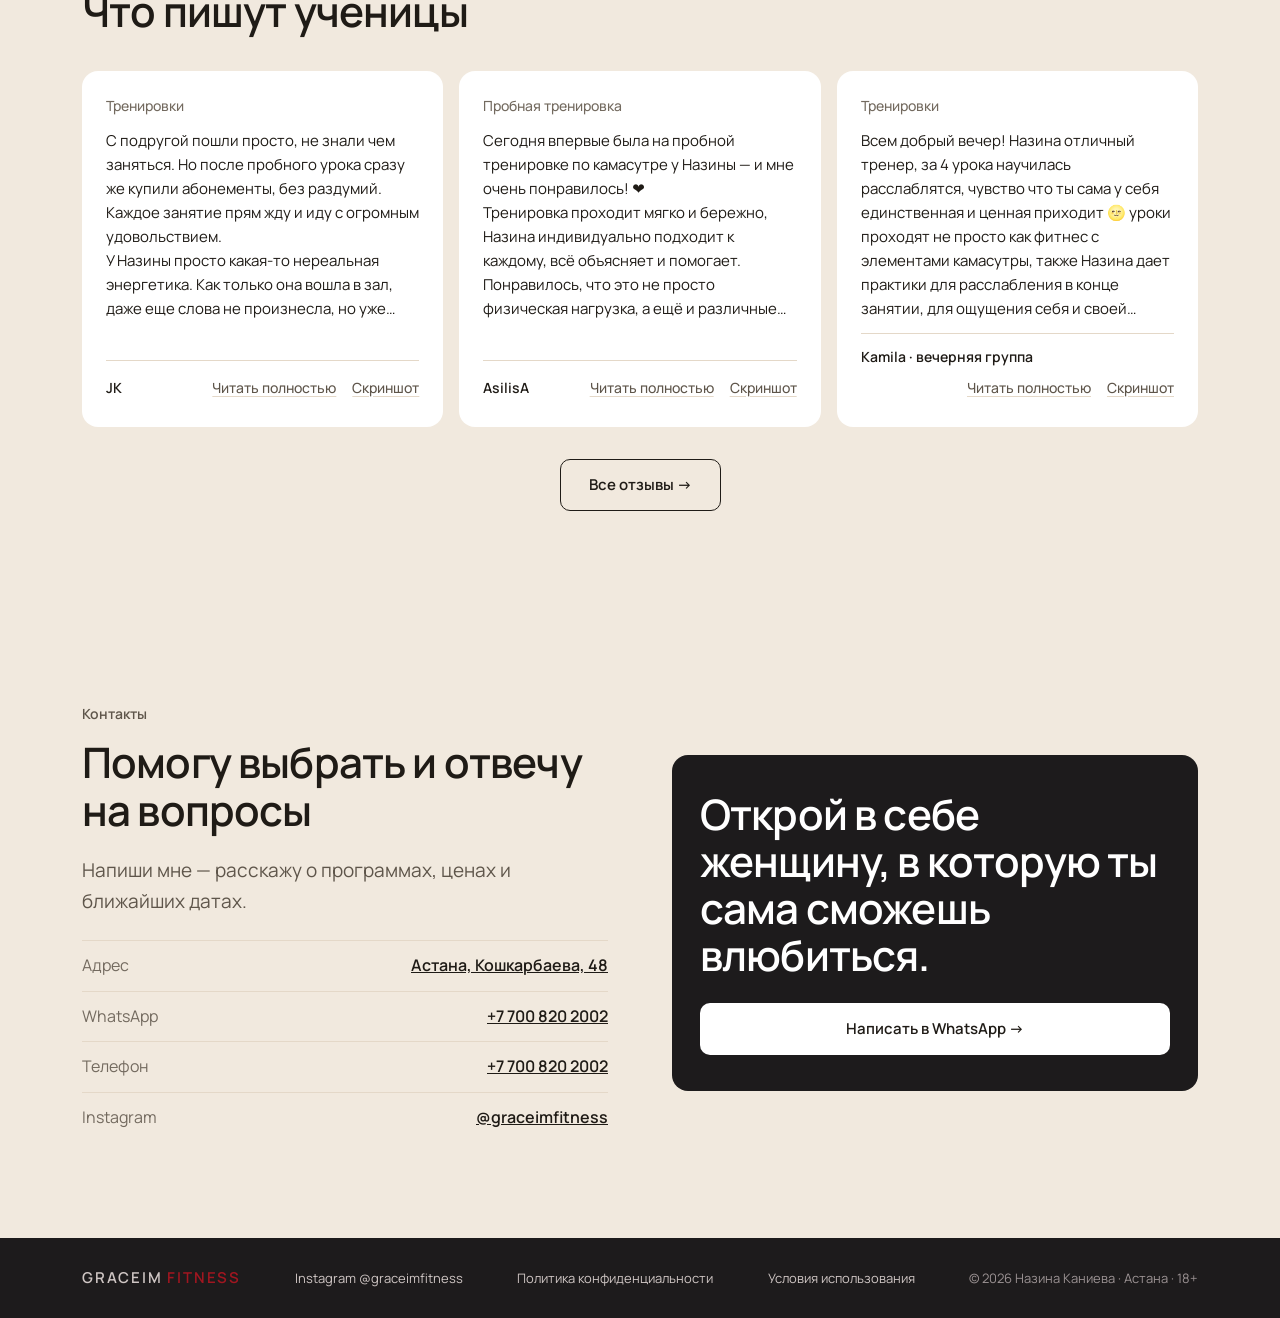
==== commit bc294757: "Главный экран: фото IMG_0880 (серый костюм на стуле) Co-Authored-By: Claude Opus 5.5 <noreply@anthro" ====
--- a/index.html
+++ b/index.html
@@ -24,7 +24,7 @@
   <link rel="preconnect" href="https://fonts.googleapis.com">
   <link rel="preconnect" href="https://fonts.gstatic.com" crossorigin>
   <link href="https://fonts.googleapis.com/css2?family=Manrope:wght@400;500;600&display=swap" rel="stylesheet">
-  <link rel="stylesheet" href="styles.css?v=11">
+  <link rel="stylesheet" href="styles.css?v=12">
 </head>
 <body>
 
@@ -49,7 +49,7 @@
 
 <section class="hero">
   <div class="container hero__grid">
-    <div class="ph hero__photo" data-label="Фото Назины · главный кадр"><img src="assets/photos/hero.jpg" alt="" loading="lazy" onerror="this.remove()"></div>
+    <div class="ph hero__photo" data-label="Фото Назины · главный кадр"><img src="assets/photos/hero.jpg?v=2" alt="" loading="lazy" onerror="this.remove()"></div>
     <div class="hero__text">
       <p class="eyebrow">GRACEIM FITNESS · Назина Каниева</p>
       <h1 class="hero__title">А ты уверена, что знаешь, какая ты <em>на&nbsp;самом деле?</em></h1>
@@ -190,7 +190,7 @@
   </div>
 </div>
 
-<script src="reviews.js?v=11"></script>
-<script src="script.js?v=11"></script>
+<script src="reviews.js?v=12"></script>
+<script src="script.js?v=12"></script>
 </body>
 </html>
--- a/styles.css
+++ b/styles.css
@@ -564,3 +564,23 @@
   .gallery { grid-template-columns: 1.2fr 1fr 1fr; grid-template-rows: auto auto; gap: 16px; }
   .gallery__video { grid-column: 1; grid-row: 1 / span 2; max-height: none; height: 100%; aspect-ratio: auto; }
 }
+
+/* ---------- Путь неделя за неделей ---------- */
+.journey { background: var(--panel); border-radius: var(--radius); padding: 32px 20px; }
+@media (min-width: 768px) { .journey { padding: 48px; } }
+.journey__sub { color: var(--red); font-weight: 500; margin-bottom: 32px; }
+.timeline { list-style: none; padding: 0; margin: 0; }
+.timeline li { position: relative; display: grid; grid-template-columns: 48px 1fr; gap: 16px; padding-bottom: 28px; }
+.timeline li:last-child { padding-bottom: 0; }
+.timeline li:not(:last-child)::before {
+  content: ""; position: absolute; left: 23px; top: 48px; bottom: 0; width: 2px; background: var(--red-soft);
+}
+.timeline__n {
+  width: 48px; height: 48px; border-radius: 50%; background: var(--red); color: #fff;
+  display: grid; place-items: center; font-size: 16px; font-weight: 600; font-variant-numeric: tabular-nums;
+}
+.timeline__n--wide { font-size: 14px; }
+.timeline__week { color: var(--red); font-size: 20px; font-weight: 600; margin: 8px 0 4px; }
+.timeline h3 { font-size: 17px; font-weight: 600; margin-bottom: 4px; }
+.timeline li p:last-child { color: var(--ink-soft); margin: 0; }
+.journey__note { margin: 32px 0 0; padding-top: 24px; border-top: 1px solid var(--line); text-align: center; font-size: 14px; color: var(--muted); }
